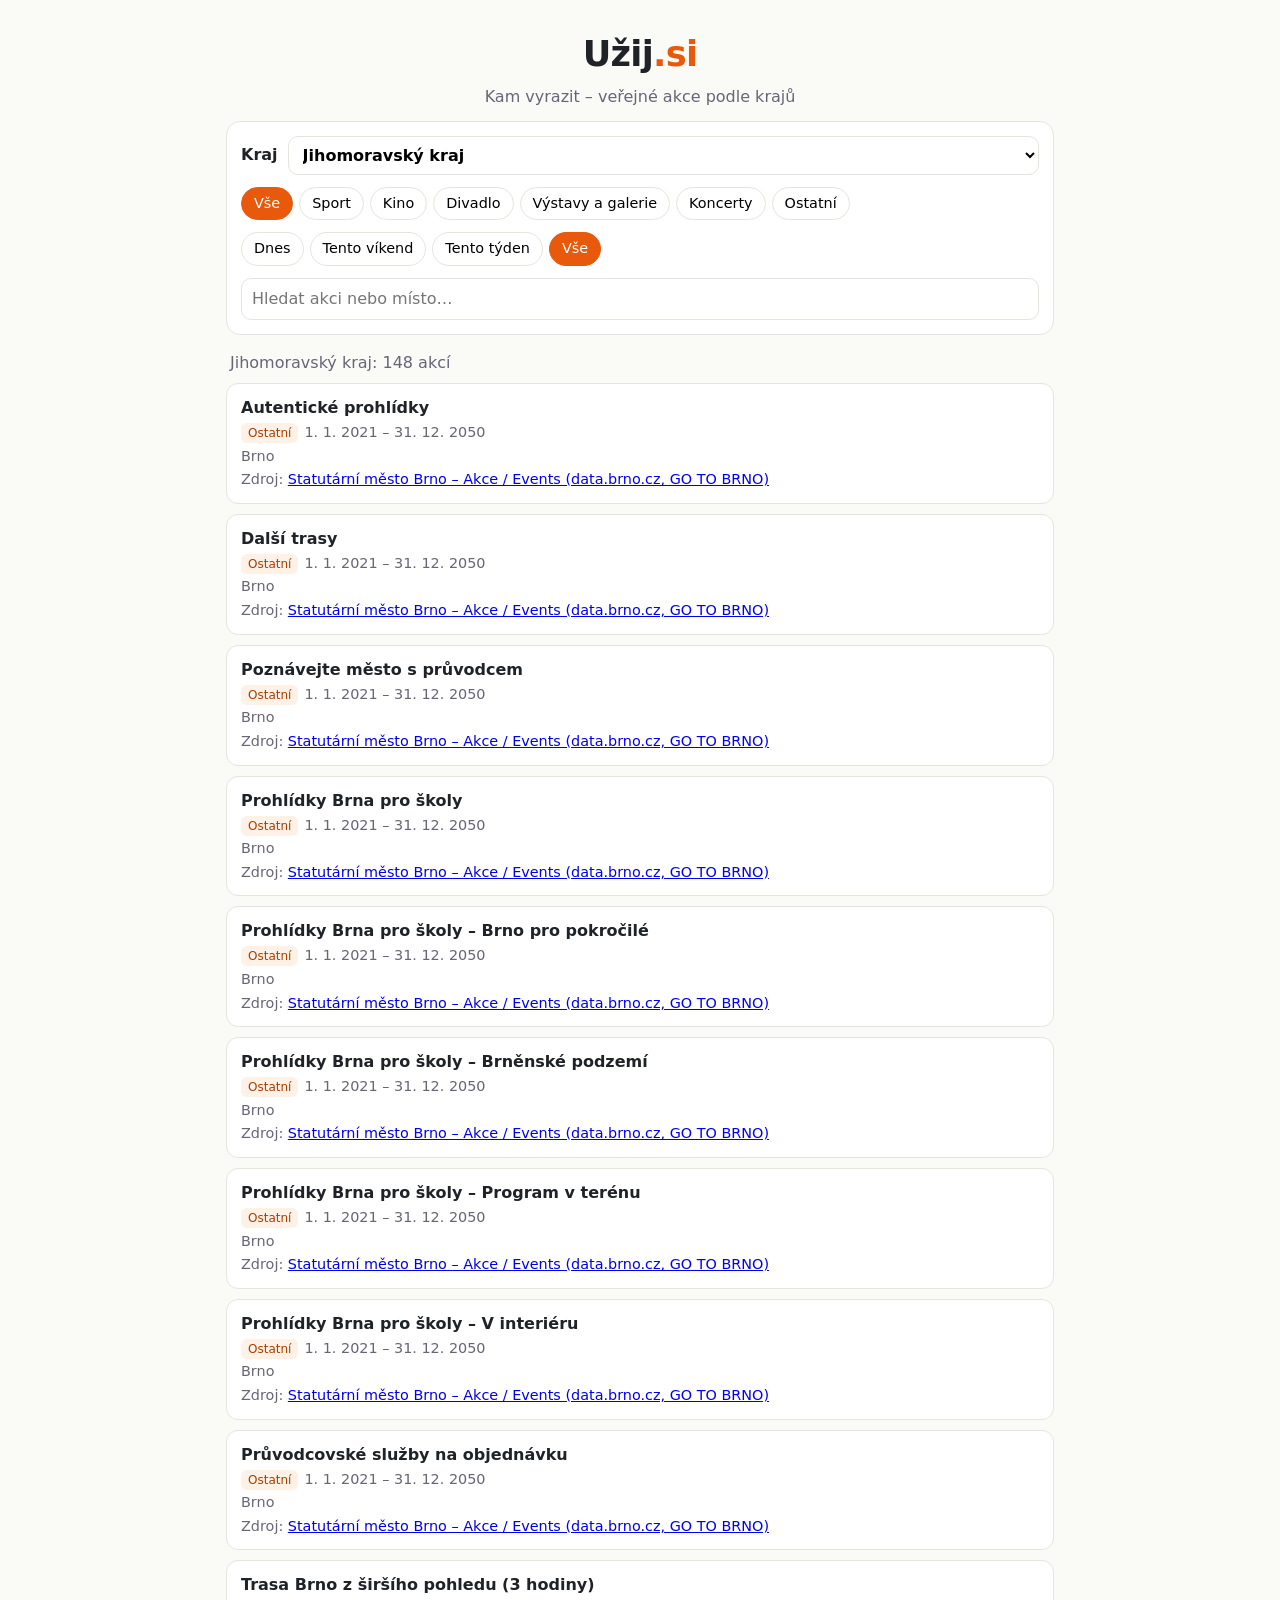
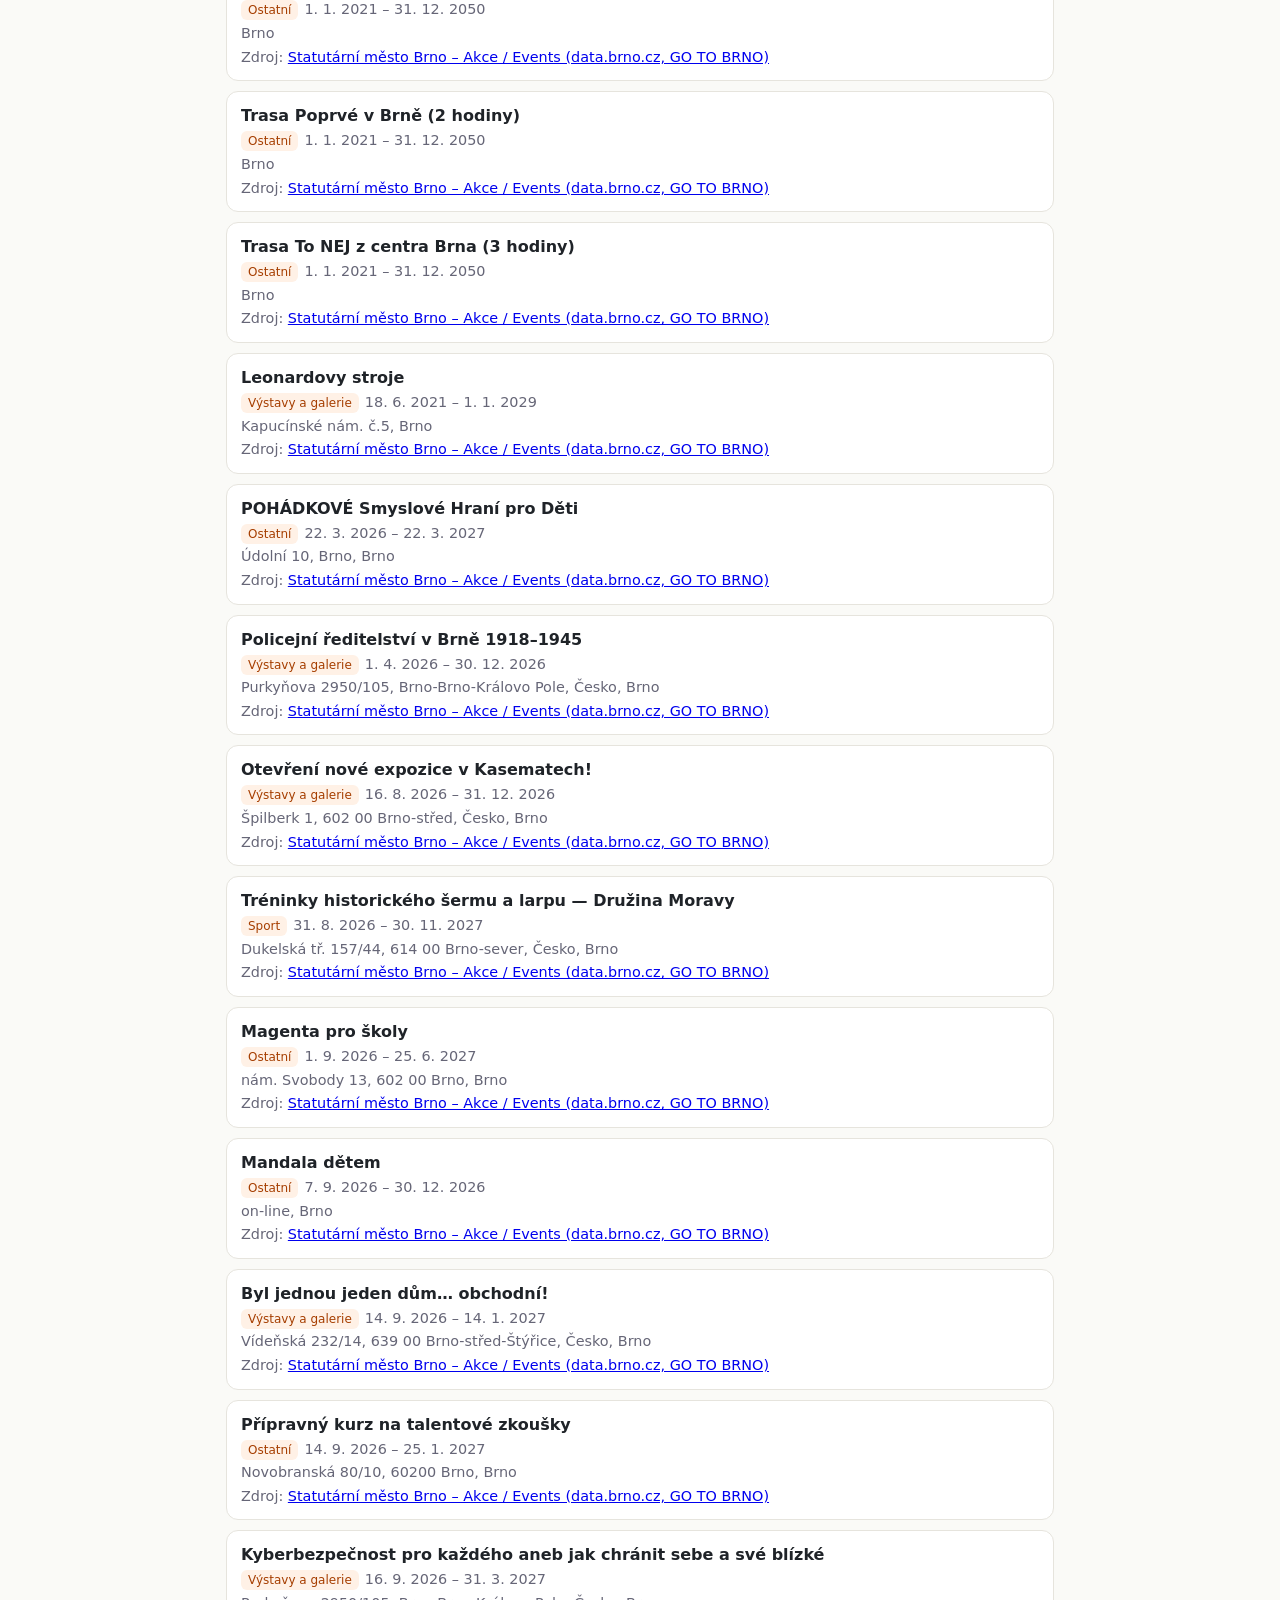
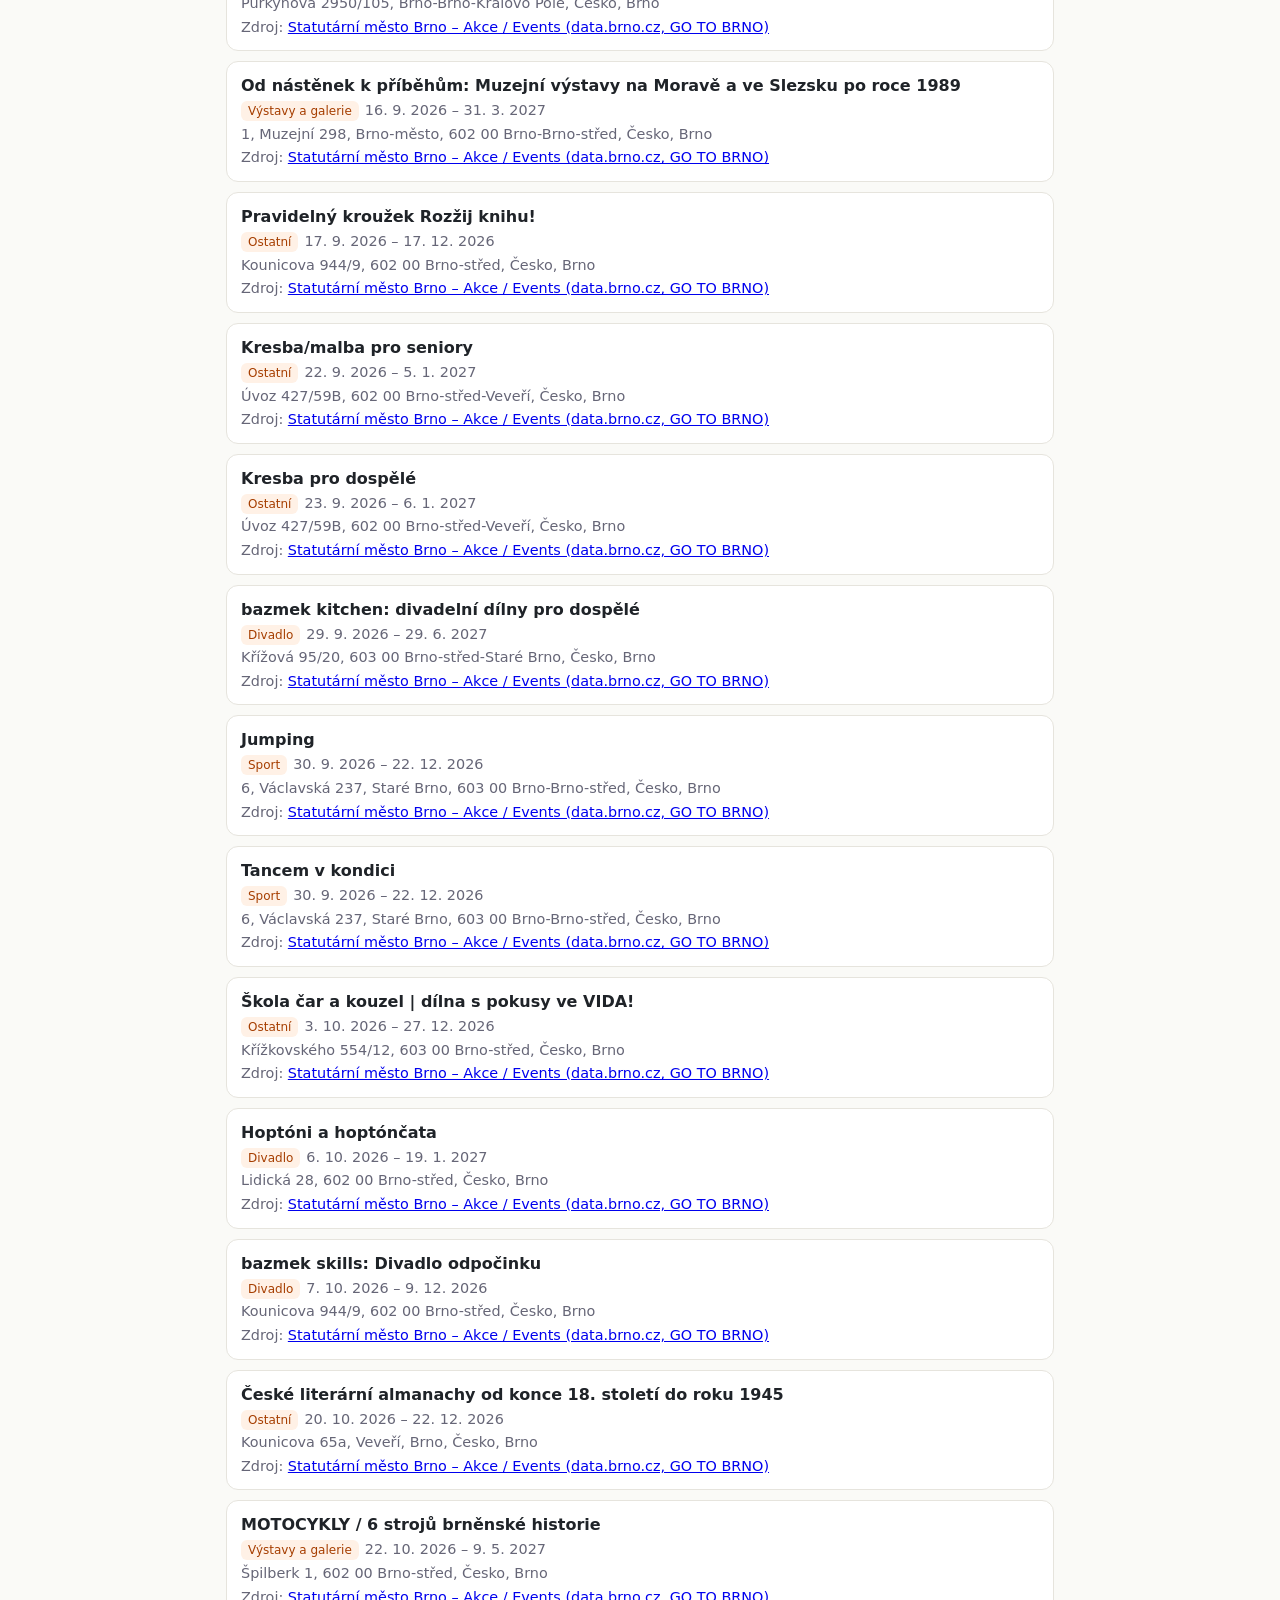
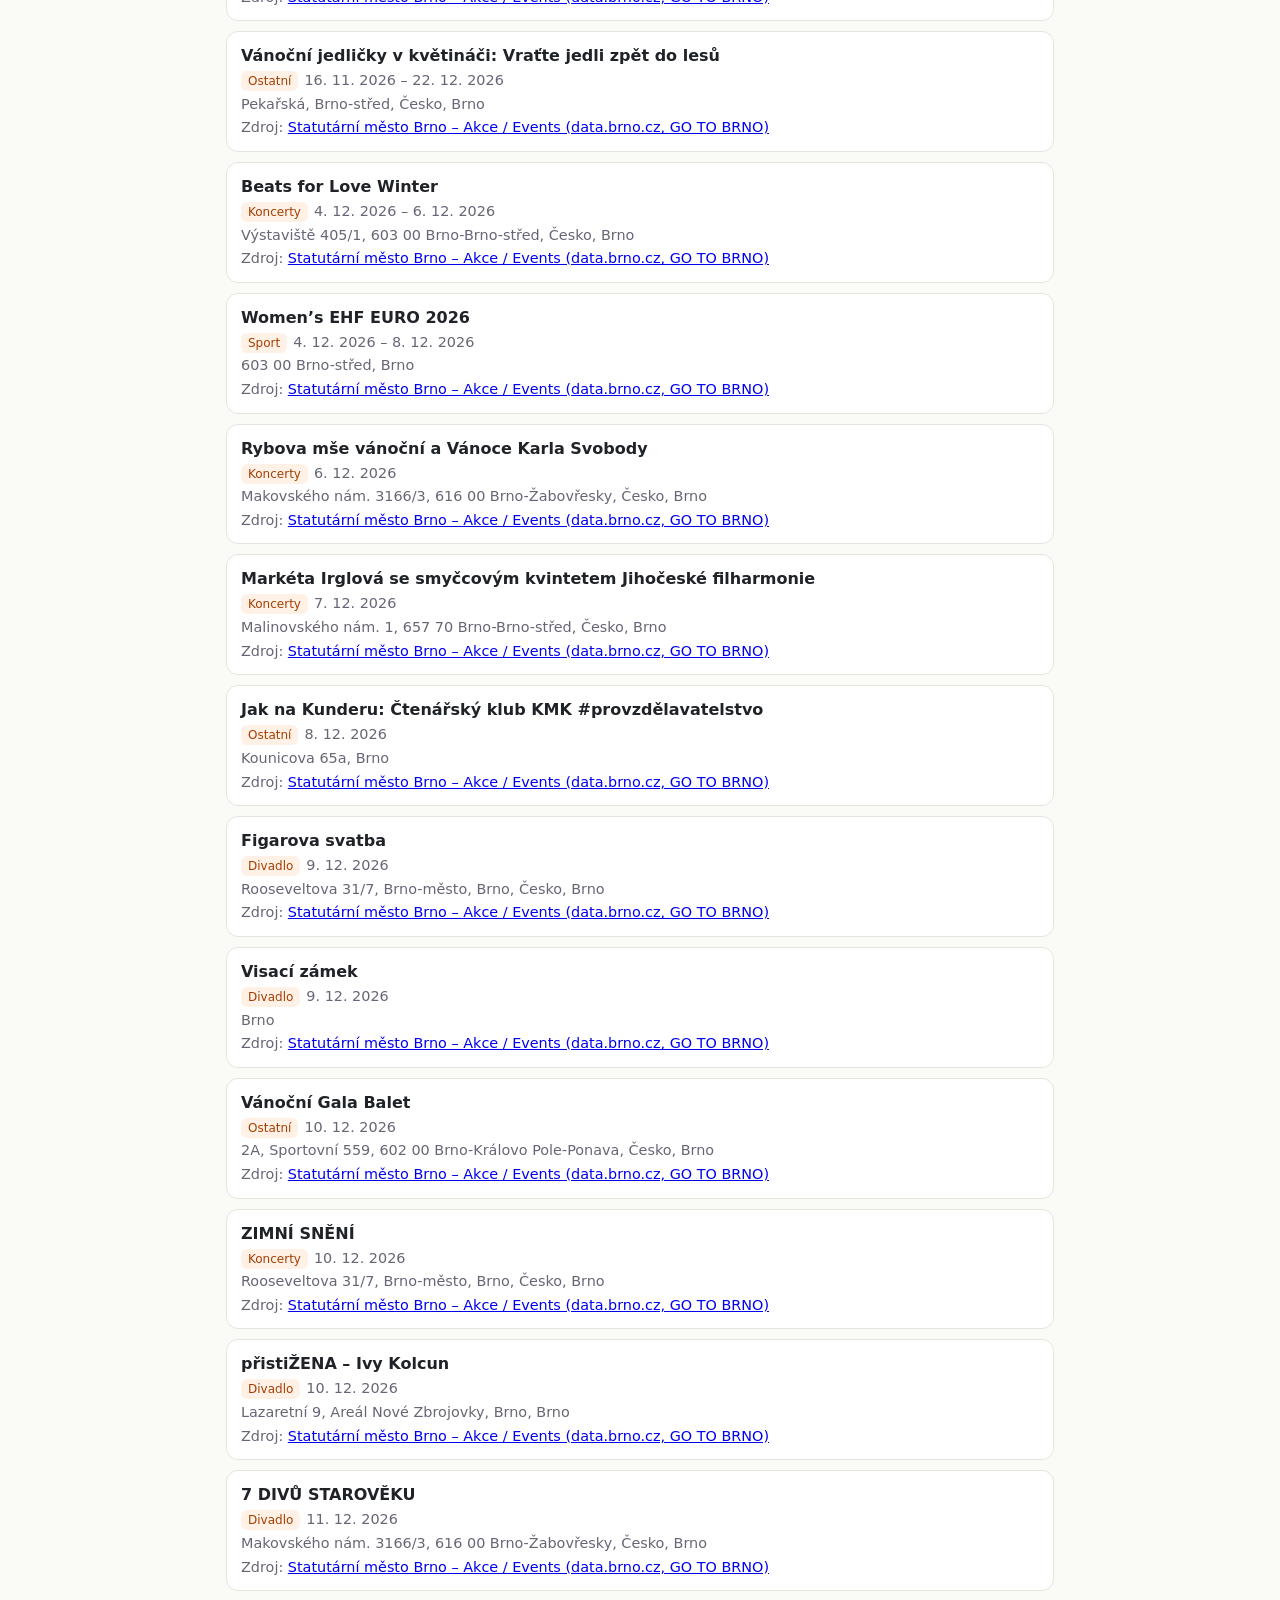
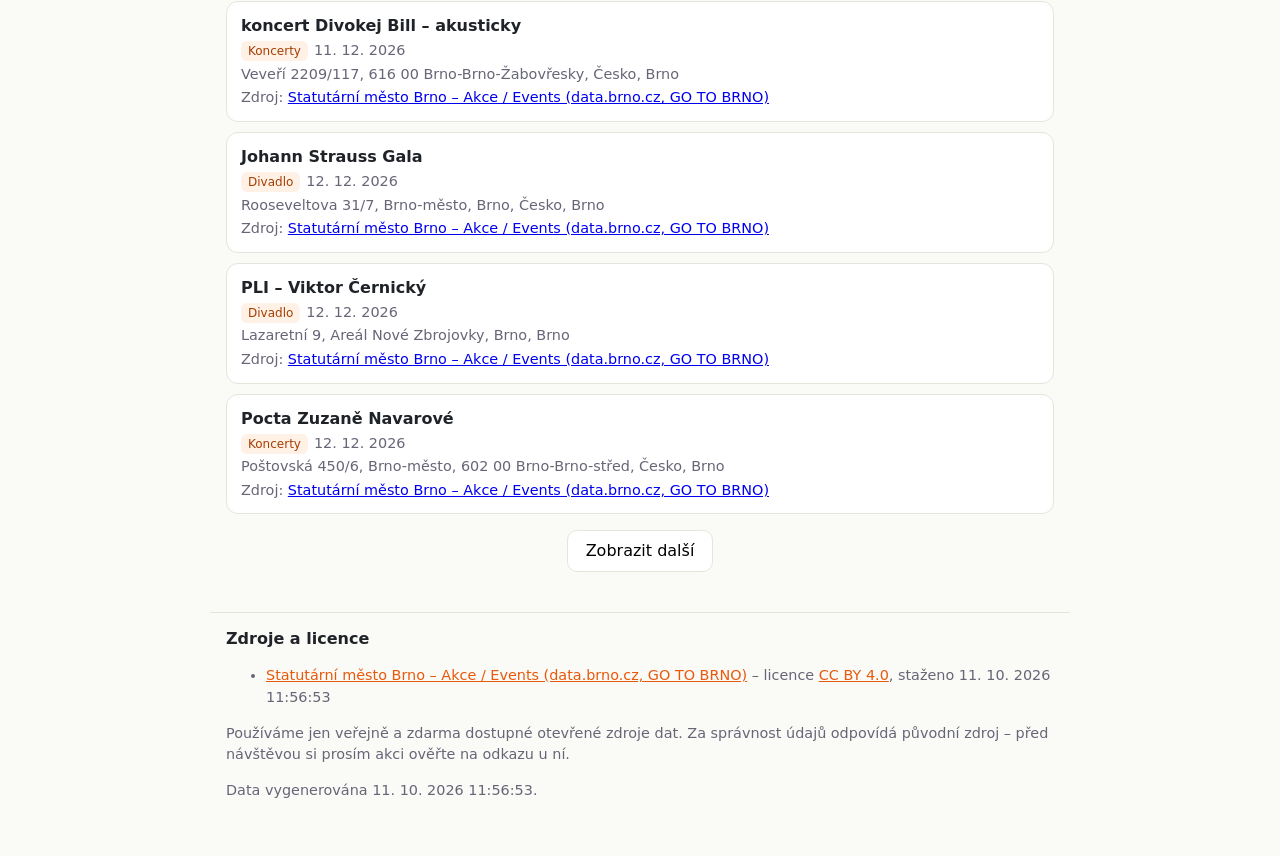
==== docs/index.html @ b8a49928 "Značka: Užij.si" ====
<!doctype html>
<html lang="cs">
<head>
<meta charset="utf-8">
<meta name="viewport" content="width=device-width, initial-scale=1">
<title>Užij.si – veřejné akce podle krajů</title>
<meta name="description" content="Přehled veřejně dostupných akcí v Česku podle krajů: sport, kino, divadlo, výstavy, koncerty.">
<meta property="og:title" content="Užij.si – veřejné akce podle krajů">
<meta property="og:site_name" content="Užij.si">
<meta property="og:description" content="Přehled veřejně dostupných akcí v Česku podle krajů: sport, kino, divadlo, výstavy, koncerty.">
<meta property="og:type" content="website">
<link rel="stylesheet" href="style.css">
</head>
<body>
<header>
  <h1>Užij<span>.si</span></h1>
  <p class="tag">Kam vyrazit – veřejné akce podle krajů</p>
</header>
<main>
  <section class="filters">
    <label>Kraj
      <select id="region"></select>
    </label>
    <div class="chips" id="cats" aria-label="Kategorie"></div>
    <div class="chips" id="dates" aria-label="Kdy"></div>
    <input id="q" type="search" placeholder="Hledat akci nebo místo…">
  </section>
  <p id="info" class="info"></p>
  <ul id="list" class="list"></ul>
  <button id="more" hidden>Zobrazit další</button>
</main>
<footer>
  <h2>Zdroje a licence</h2>
  <ul id="sources"></ul>
  <p>Používáme jen veřejně a zdarma dostupné otevřené zdroje dat. Za správnost údajů odpovídá původní zdroj – před návštěvou si prosím akci ověřte na odkazu u ní.</p>
  <p id="gen"></p>
</footer>
<script src="app.js"></script>
</body>
</html>
---- docs/style.css ----
:root{--bg:#fafaf7;--card:#fff;--ink:#1f2328;--muted:#667;--acc:#e8590c;--line:#e6e4dd}
*{box-sizing:border-box}
body{margin:0;font:16px/1.5 system-ui,-apple-system,"Segoe UI",Roboto,sans-serif;background:var(--bg);color:var(--ink)}
header{padding:28px 16px 12px;text-align:center}
h1{margin:0;font-size:2.2rem;letter-spacing:-.02em}h1 span{color:var(--acc)}
.tag{margin:4px 0 0;color:var(--muted)}
main,footer{max-width:860px;margin:0 auto;padding:0 16px}
.filters{display:grid;gap:12px;background:var(--card);border:1px solid var(--line);border-radius:14px;padding:14px;position:sticky;top:0;z-index:2}
label{font-weight:600;display:flex;gap:10px;align-items:center}
select,input{font:inherit;padding:8px 10px;border:1px solid var(--line);border-radius:10px;background:#fff;flex:1;min-width:0}
.chips{display:flex;flex-wrap:wrap;gap:6px}
.chips button{font:inherit;font-size:.9rem;border:1px solid var(--line);background:#fff;border-radius:999px;padding:5px 12px;cursor:pointer}
.chips button.on{background:var(--acc);border-color:var(--acc);color:#fff}
.info{color:var(--muted);margin:16px 4px 8px}
.list{list-style:none;padding:0;margin:0;display:grid;gap:10px}
.ev{background:var(--card);border:1px solid var(--line);border-radius:12px;padding:12px 14px}
.ev a.t{font-weight:650;color:var(--ink);text-decoration:none}.ev a.t:hover{color:var(--acc)}
.meta{color:var(--muted);font-size:.9rem;margin-top:2px}
.cat{display:inline-block;font-size:.75rem;background:#fff1e6;color:#a63e00;border-radius:6px;padding:1px 7px;margin-right:6px}
.empty{background:var(--card);border:1px dashed var(--line);border-radius:12px;padding:24px;text-align:center;color:var(--muted)}
#more{display:block;margin:16px auto;font:inherit;padding:8px 18px;border-radius:10px;border:1px solid var(--line);background:#fff;cursor:pointer}
footer{margin-top:40px;padding-bottom:40px;color:var(--muted);font-size:.9rem;border-top:1px solid var(--line)}
footer h2{font-size:1rem;color:var(--ink)}footer a{color:var(--acc)}
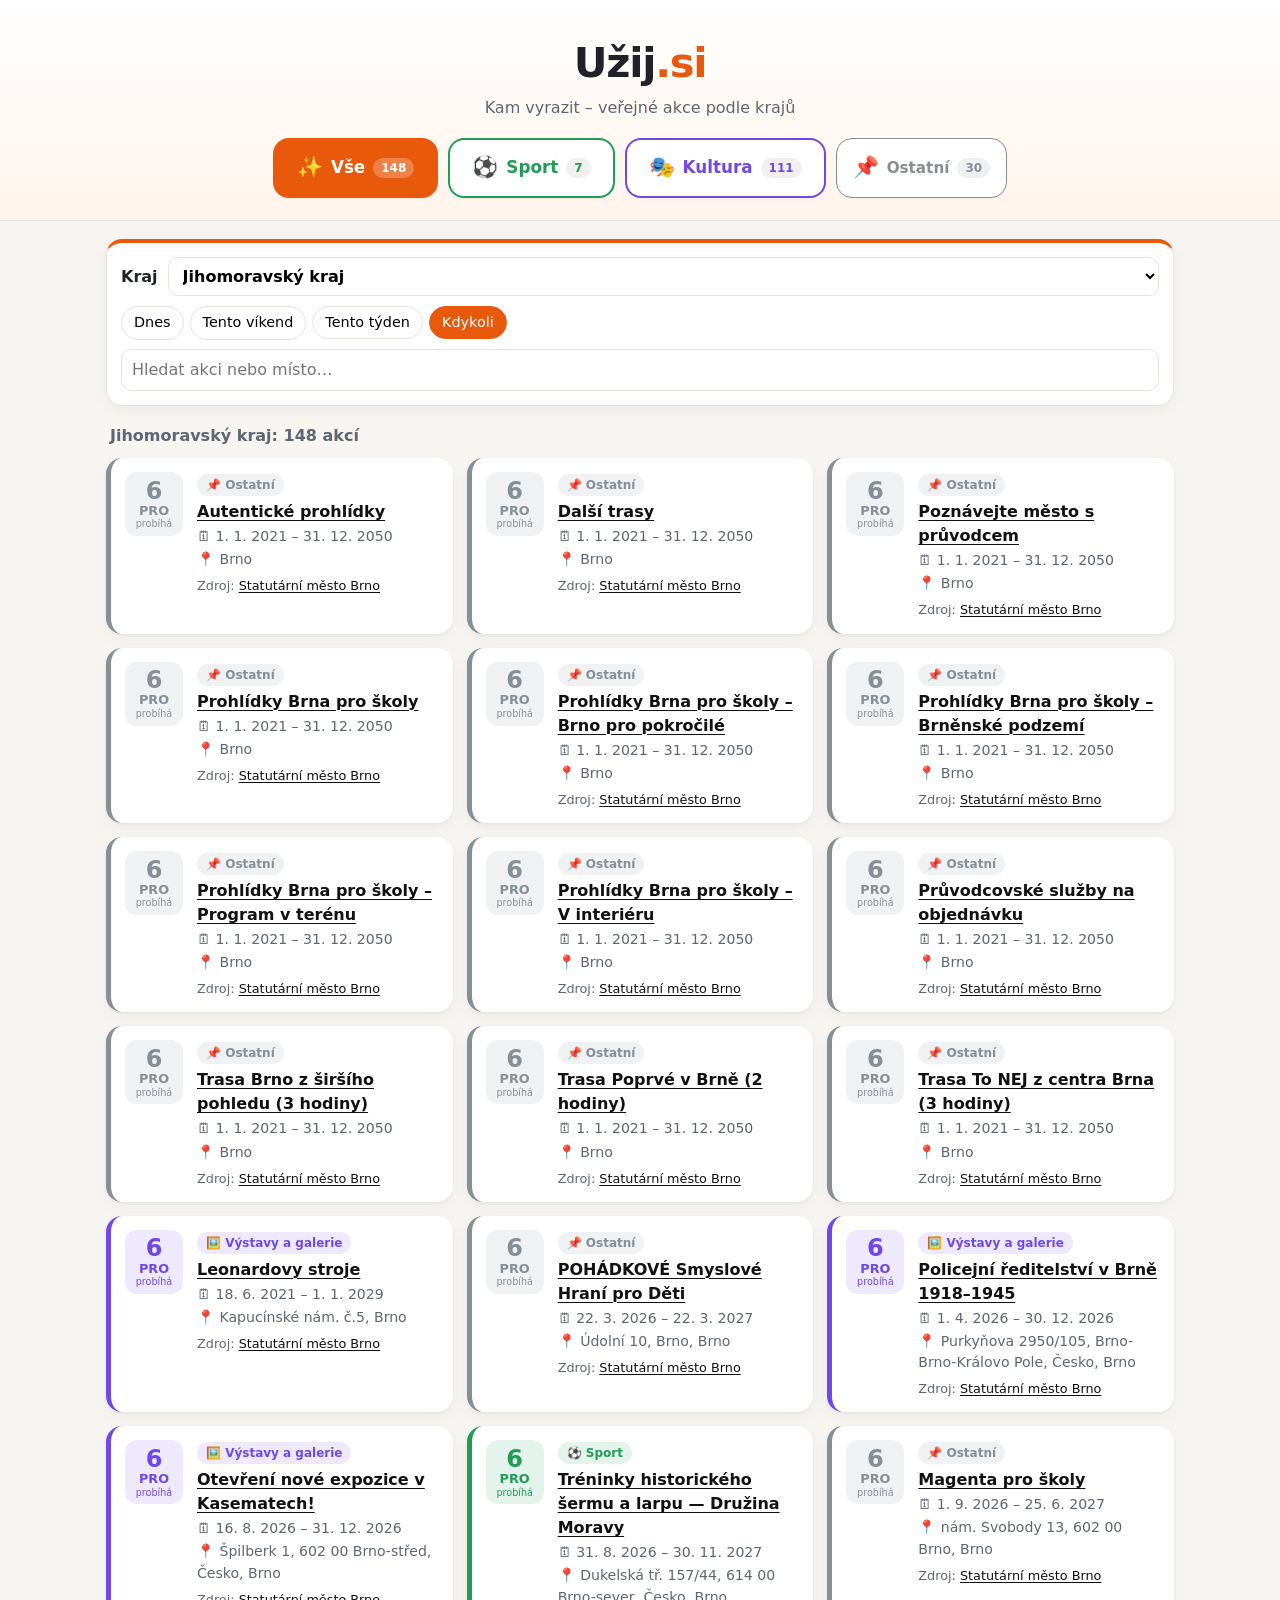
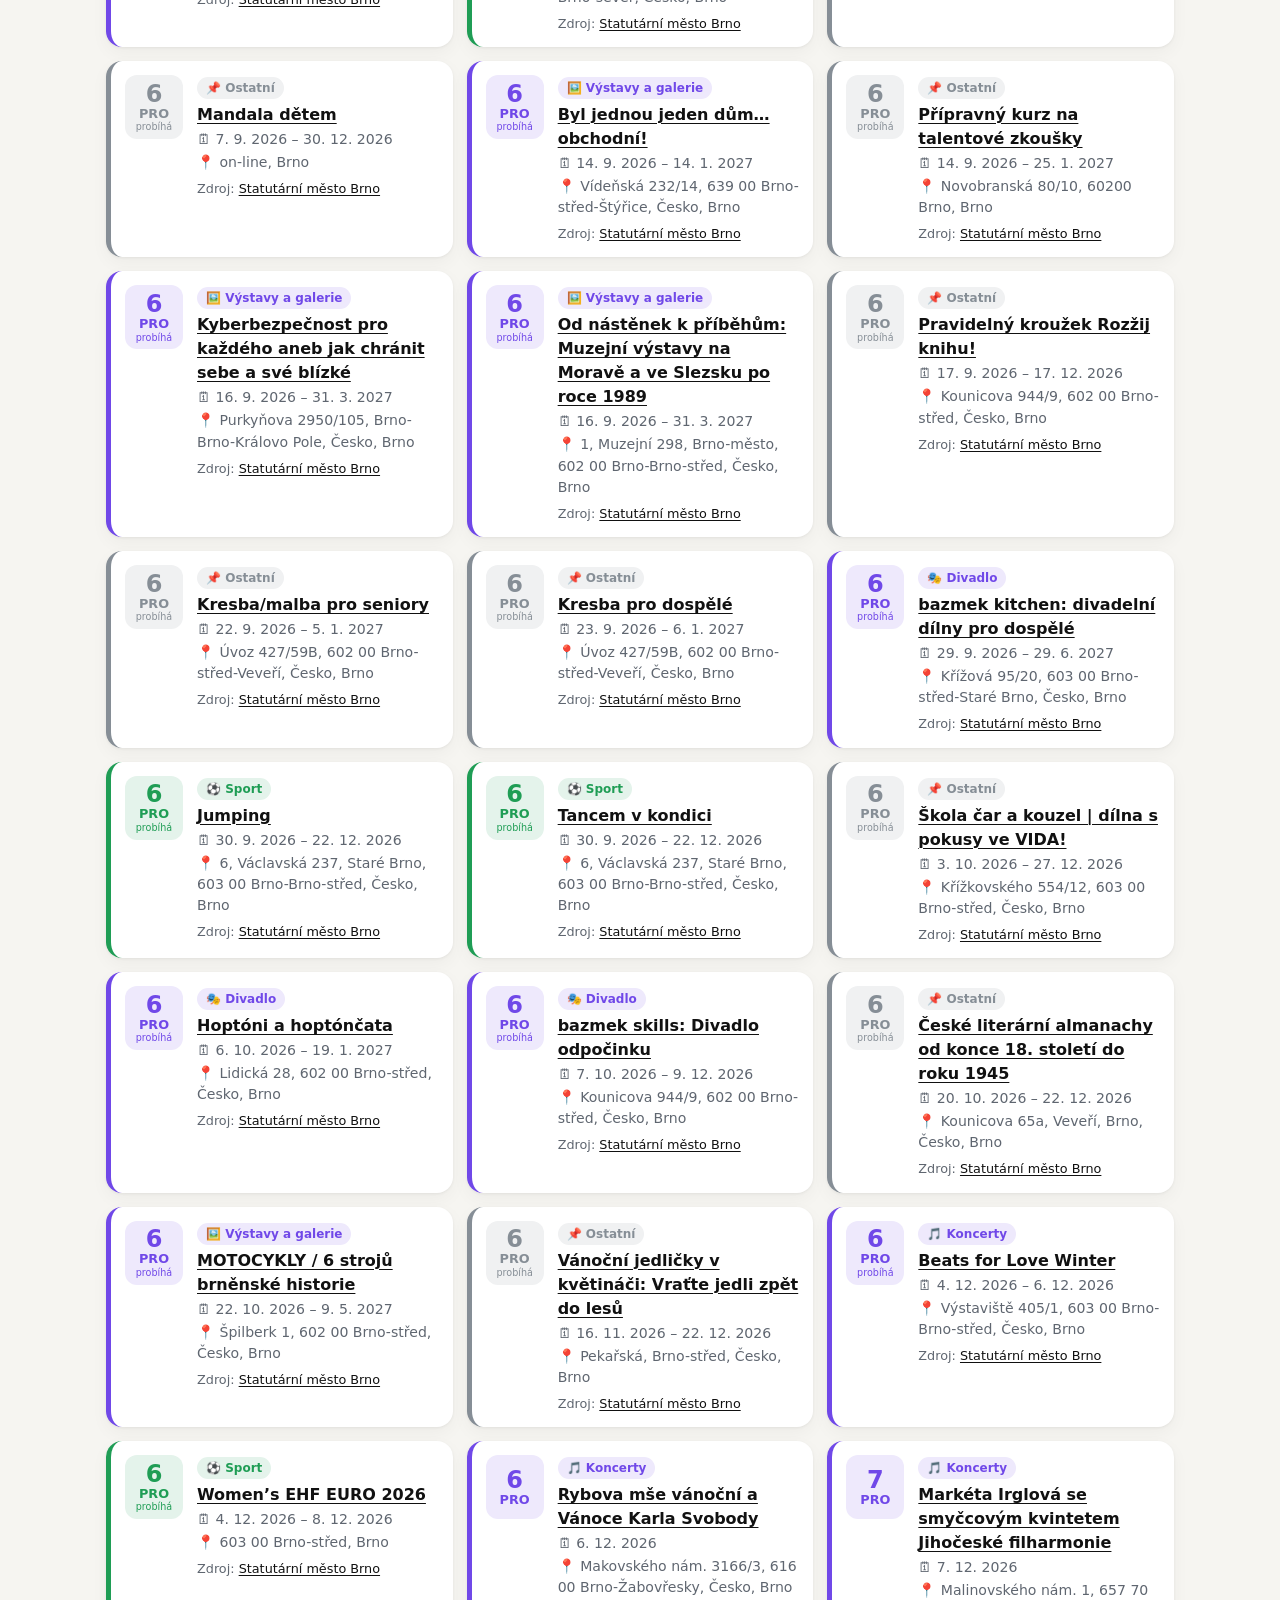
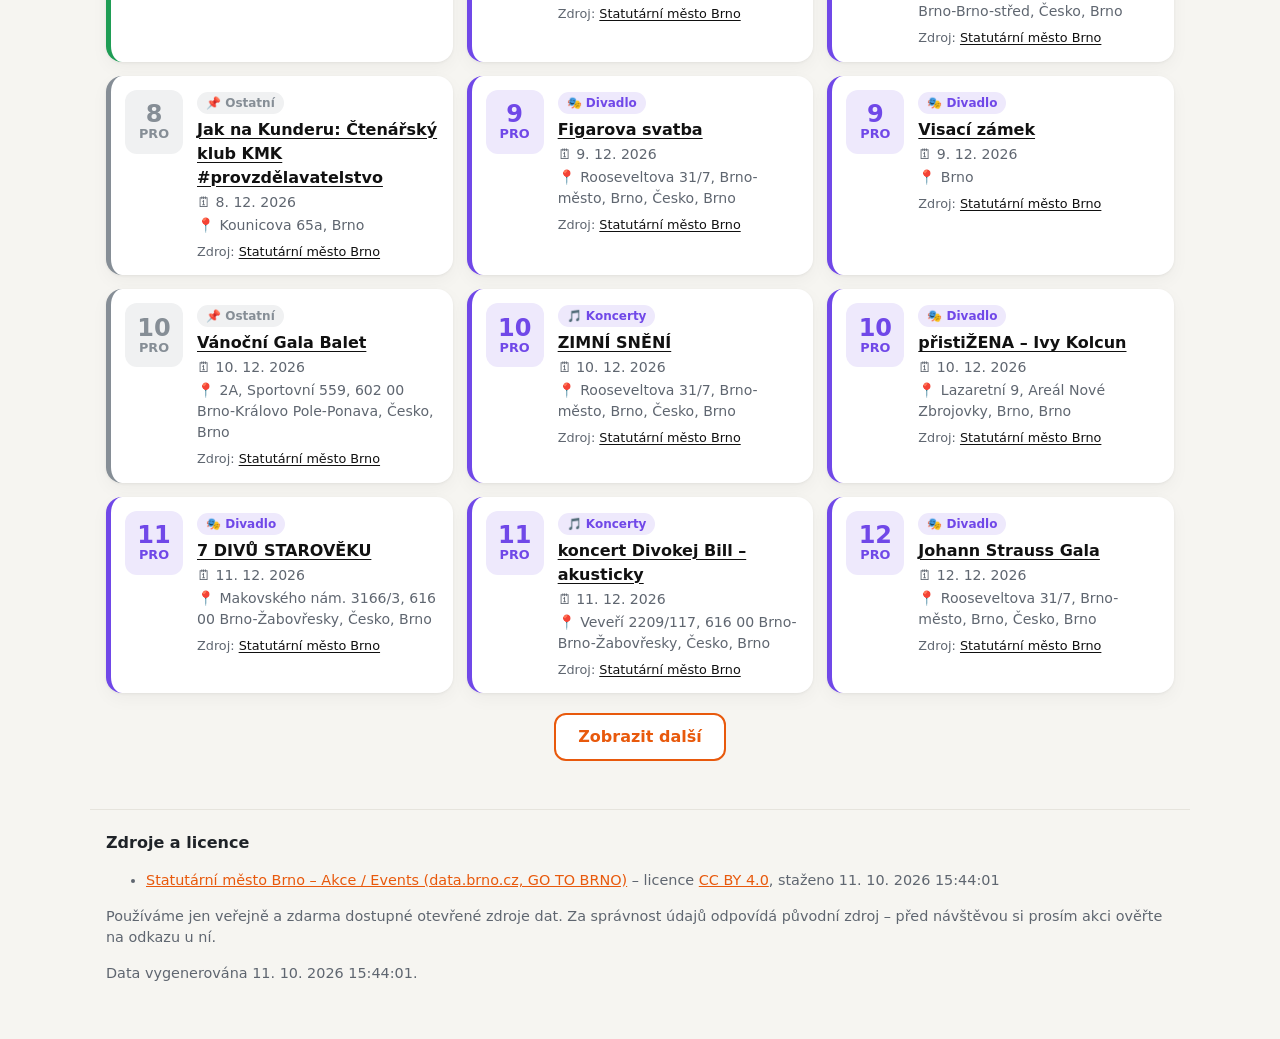
==== commit 99e603f0: "Redesign: sekce Sport/Kultura/Ostatní, podfiltry kultury, nové karty s datem a barvami" ====
--- a/docs/index.html
+++ b/docs/index.html
@@ -15,13 +15,14 @@
 <header>
   <h1>Užij<span>.si</span></h1>
   <p class="tag">Kam vyrazit – veřejné akce podle krajů</p>
+  <nav class="tabs" id="groups" aria-label="Hlavní sekce"></nav>
 </header>
 <main>
   <section class="filters">
     <label>Kraj
       <select id="region"></select>
     </label>
-    <div class="chips" id="cats" aria-label="Kategorie"></div>
+    <div class="chips sub" id="cats" aria-label="Podkategorie"></div>
     <div class="chips" id="dates" aria-label="Kdy"></div>
     <input id="q" type="search" placeholder="Hledat akci nebo místo…">
   </section>
--- a/docs/style.css
+++ b/docs/style.css
@@ -1,23 +1,38 @@
-:root{--bg:#fafaf7;--card:#fff;--ink:#1f2328;--muted:#667;--acc:#e8590c;--line:#e6e4dd}
+:root{--bg:#f6f5f1;--card:#fff;--ink:#1f2328;--muted:#5f6670;--acc:#e8590c;--line:#e6e4dd;--sport:#1f9d55;--kultura:#7048e8;--ostatni:#868e96;--g:var(--acc)}
+body[data-group=sport]{--g:var(--sport)}body[data-group=kultura]{--g:var(--kultura)}body[data-group=ostatni]{--g:var(--ostatni)}
 *{box-sizing:border-box}
 body{margin:0;font:16px/1.5 system-ui,-apple-system,"Segoe UI",Roboto,sans-serif;background:var(--bg);color:var(--ink)}
-header{padding:28px 16px 12px;text-align:center}
-h1{margin:0;font-size:2.2rem;letter-spacing:-.02em}h1 span{color:var(--acc)}
-.tag{margin:4px 0 0;color:var(--muted)}
-main,footer{max-width:860px;margin:0 auto;padding:0 16px}
-.filters{display:grid;gap:12px;background:var(--card);border:1px solid var(--line);border-radius:14px;padding:14px;position:sticky;top:0;z-index:2}
+header{padding:32px 16px 22px;text-align:center;background:linear-gradient(180deg,#fff 0%,#fff4ec 100%);border-bottom:1px solid var(--line)}
+h1{margin:0;font-size:2.6rem;letter-spacing:-.03em;font-weight:800}h1 span{color:var(--acc)}
+.tag{margin:2px 0 18px;color:var(--muted)}
+.tabs{display:flex;justify-content:center;gap:10px;flex-wrap:wrap;max-width:860px;margin:0 auto}
+.tab{--c:var(--acc);font:inherit;font-weight:700;font-size:1.05rem;display:flex;align-items:center;gap:8px;padding:12px 22px;border-radius:16px;border:2px solid var(--c);background:#fff;color:var(--c);cursor:pointer;transition:.15s;box-shadow:0 1px 2px rgba(0,0,0,.05)}
+.tab .ic{font-size:1.3rem}.tab small{font-weight:600;font-size:.75rem;background:rgba(0,0,0,.06);border-radius:999px;padding:1px 8px}
+.tab:hover{transform:translateY(-1px);box-shadow:0 4px 12px rgba(0,0,0,.08)}
+.tab.on{background:var(--c);color:#fff}.tab.on small{background:rgba(255,255,255,.25)}
+.t-sport{--c:var(--sport)}.t-kultura{--c:var(--kultura)}.t-ostatni{--c:var(--ostatni);font-weight:600;font-size:.95rem;padding:10px 16px;border-width:1px}
+main,footer{max-width:1100px;margin:0 auto;padding:0 16px}
+.filters{display:grid;gap:10px;background:rgba(255,255,255,.96);backdrop-filter:blur(6px);border:1px solid var(--line);border-top:4px solid var(--g);border-radius:16px;padding:14px;position:sticky;top:8px;z-index:2;margin-top:18px;box-shadow:0 4px 16px rgba(0,0,0,.05)}
 label{font-weight:600;display:flex;gap:10px;align-items:center}
 select,input{font:inherit;padding:8px 10px;border:1px solid var(--line);border-radius:10px;background:#fff;flex:1;min-width:0}
-.chips{display:flex;flex-wrap:wrap;gap:6px}
+.chips{display:flex;flex-wrap:wrap;gap:6px}.chips[hidden]{display:none}
 .chips button{font:inherit;font-size:.9rem;border:1px solid var(--line);background:#fff;border-radius:999px;padding:5px 12px;cursor:pointer}
-.chips button.on{background:var(--acc);border-color:var(--acc);color:#fff}
-.info{color:var(--muted);margin:16px 4px 8px}
-.list{list-style:none;padding:0;margin:0;display:grid;gap:10px}
-.ev{background:var(--card);border:1px solid var(--line);border-radius:12px;padding:12px 14px}
-.ev a.t{font-weight:650;color:var(--ink);text-decoration:none}.ev a.t:hover{color:var(--acc)}
-.meta{color:var(--muted);font-size:.9rem;margin-top:2px}
-.cat{display:inline-block;font-size:.75rem;background:#fff1e6;color:#a63e00;border-radius:6px;padding:1px 7px;margin-right:6px}
-.empty{background:var(--card);border:1px dashed var(--line);border-radius:12px;padding:24px;text-align:center;color:var(--muted)}
-#more{display:block;margin:16px auto;font:inherit;padding:8px 18px;border-radius:10px;border:1px solid var(--line);background:#fff;cursor:pointer}
-footer{margin-top:40px;padding-bottom:40px;color:var(--muted);font-size:.9rem;border-top:1px solid var(--line)}
+.chips button.on{background:var(--g);border-color:var(--g);color:#fff}
+.sub button{border-color:#d9d0fb}
+.info{color:var(--muted);margin:18px 4px 10px;font-weight:600}
+.list{list-style:none;padding:0;margin:0;display:grid;gap:14px;grid-template-columns:repeat(auto-fill,minmax(300px,1fr))}
+.ev{--c:var(--ostatni);display:flex;gap:14px;background:var(--card);border-radius:16px;padding:14px;box-shadow:0 1px 3px rgba(0,0,0,.06),0 6px 18px rgba(0,0,0,.04);border-left:5px solid var(--c);transition:.15s}
+.ev:hover{box-shadow:0 2px 6px rgba(0,0,0,.08),0 12px 28px rgba(0,0,0,.08);transform:translateY(-2px)}
+.g-sport{--c:var(--sport)}.g-kultura{--c:var(--kultura)}
+.day{flex:0 0 58px;height:64px;border-radius:12px;background:color-mix(in srgb,var(--c) 12%,#fff);color:var(--c);display:flex;flex-direction:column;align-items:center;justify-content:center;line-height:1.05}
+.day b{font-size:1.5rem}.day span{font-size:.8rem;text-transform:uppercase;font-weight:700}.day i{font-style:normal;font-size:.6rem;margin-top:2px}
+.body{min-width:0;flex:1}
+.ev a.t,.ev a.t:visited{display:block;margin:4px 0 2px;font-weight:650;color:#111;text-decoration:underline;text-decoration-color:#111;text-decoration-thickness:1px;text-underline-offset:3px;overflow-wrap:anywhere}.ev a.t:hover{text-decoration-thickness:2px;text-decoration-color:var(--acc)}
+.ev .meta a,.ev .meta a:visited{color:#111;text-decoration:underline;text-decoration-thickness:1px;text-underline-offset:2px}.ev .meta a:hover{text-decoration-color:var(--acc);text-decoration-thickness:2px}
+.meta{color:var(--muted);font-size:.88rem;margin-top:2px}.src{font-size:.8rem;margin-top:6px}
+.cat{display:inline-block;font-size:.75rem;font-weight:600;background:color-mix(in srgb,var(--c) 12%,#fff);color:var(--c);border-radius:999px;padding:2px 9px}
+.empty{grid-column:1/-1;background:var(--card);border:1px dashed var(--line);border-radius:16px;padding:28px;text-align:center;color:var(--muted)}
+#more{display:block;margin:20px auto;font:inherit;font-weight:600;padding:10px 22px;border-radius:12px;border:2px solid var(--g);color:var(--g);background:#fff;cursor:pointer}
+footer{margin-top:48px;padding-top:8px;padding-bottom:40px;color:var(--muted);font-size:.9rem;border-top:1px solid var(--line)}
 footer h2{font-size:1rem;color:var(--ink)}footer a{color:var(--acc)}
+@media (max-width:600px){h1{font-size:2.1rem}header{padding:22px 10px 16px}.tabs{gap:6px}.tab{padding:9px 12px;font-size:.95rem;border-radius:12px}.t-ostatni{padding:8px 10px}.filters{position:static}.list{grid-template-columns:1fr}.day{flex-basis:50px;height:56px}}
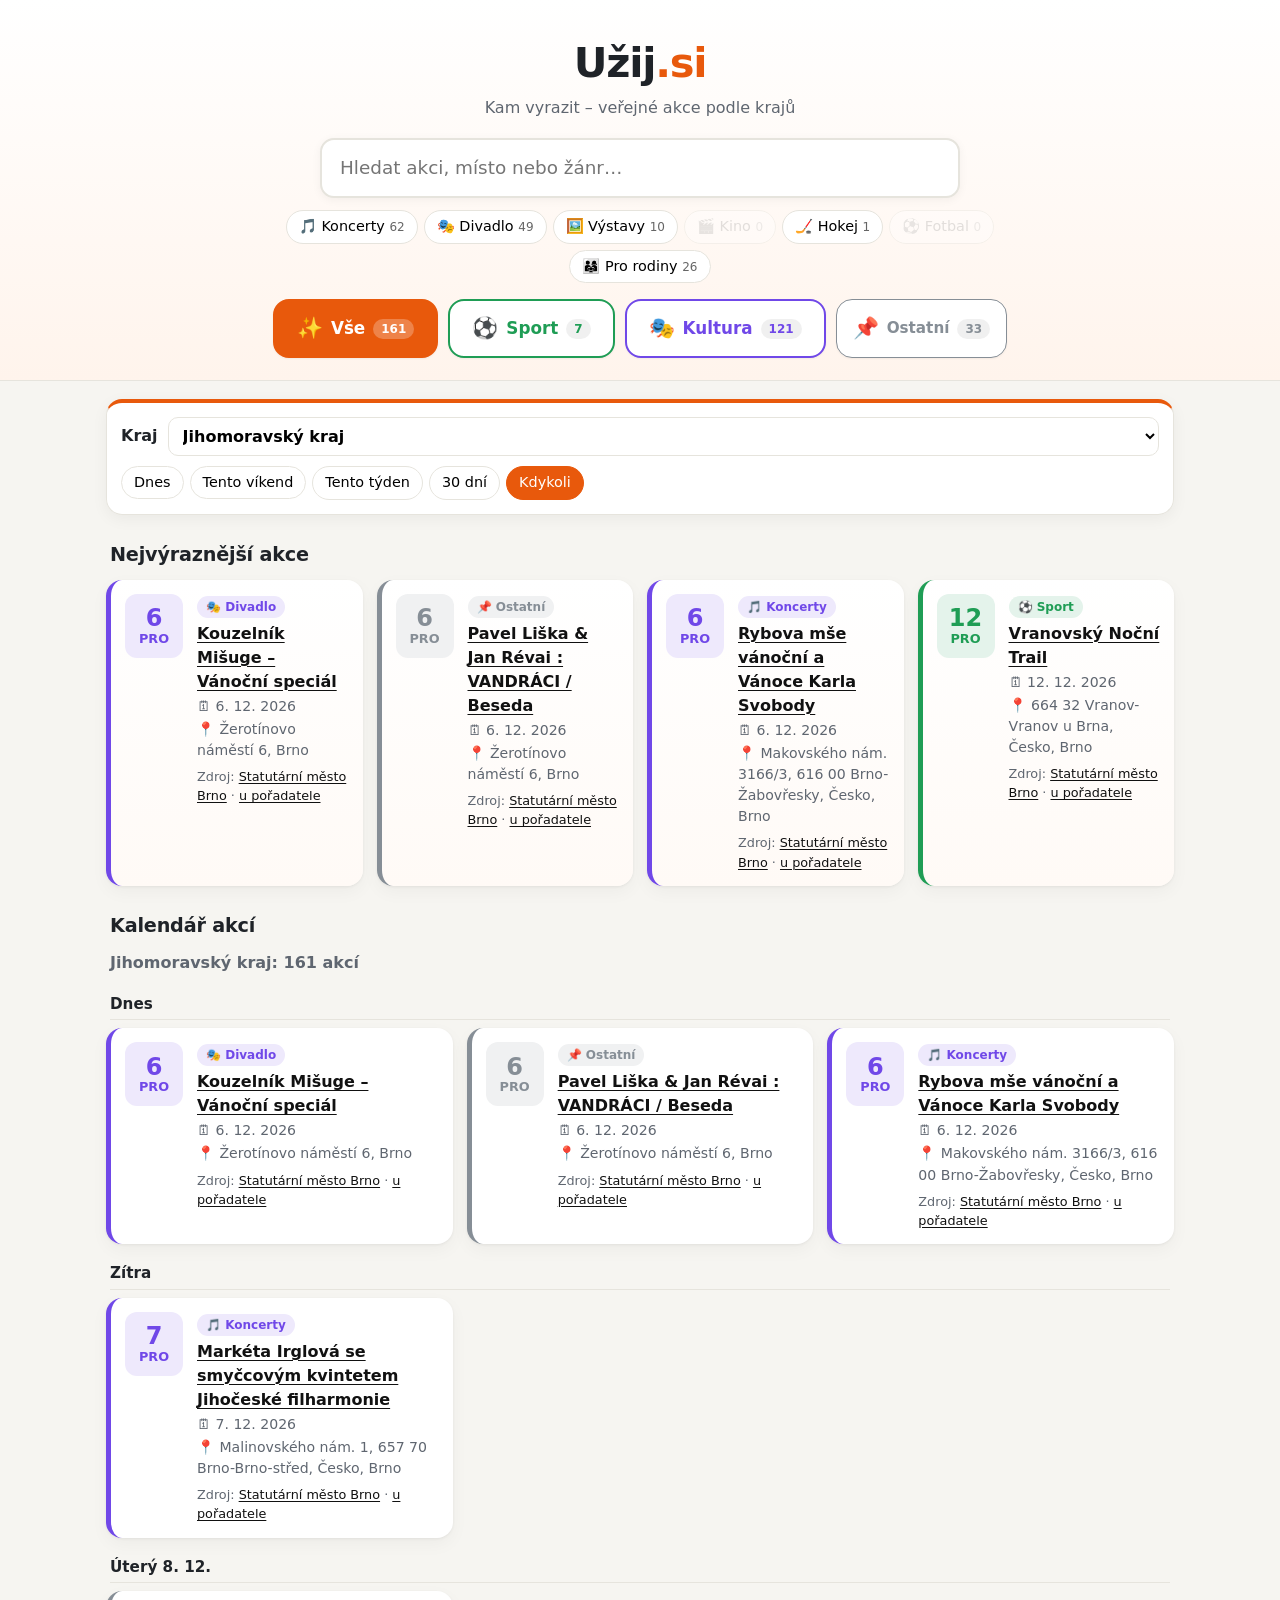
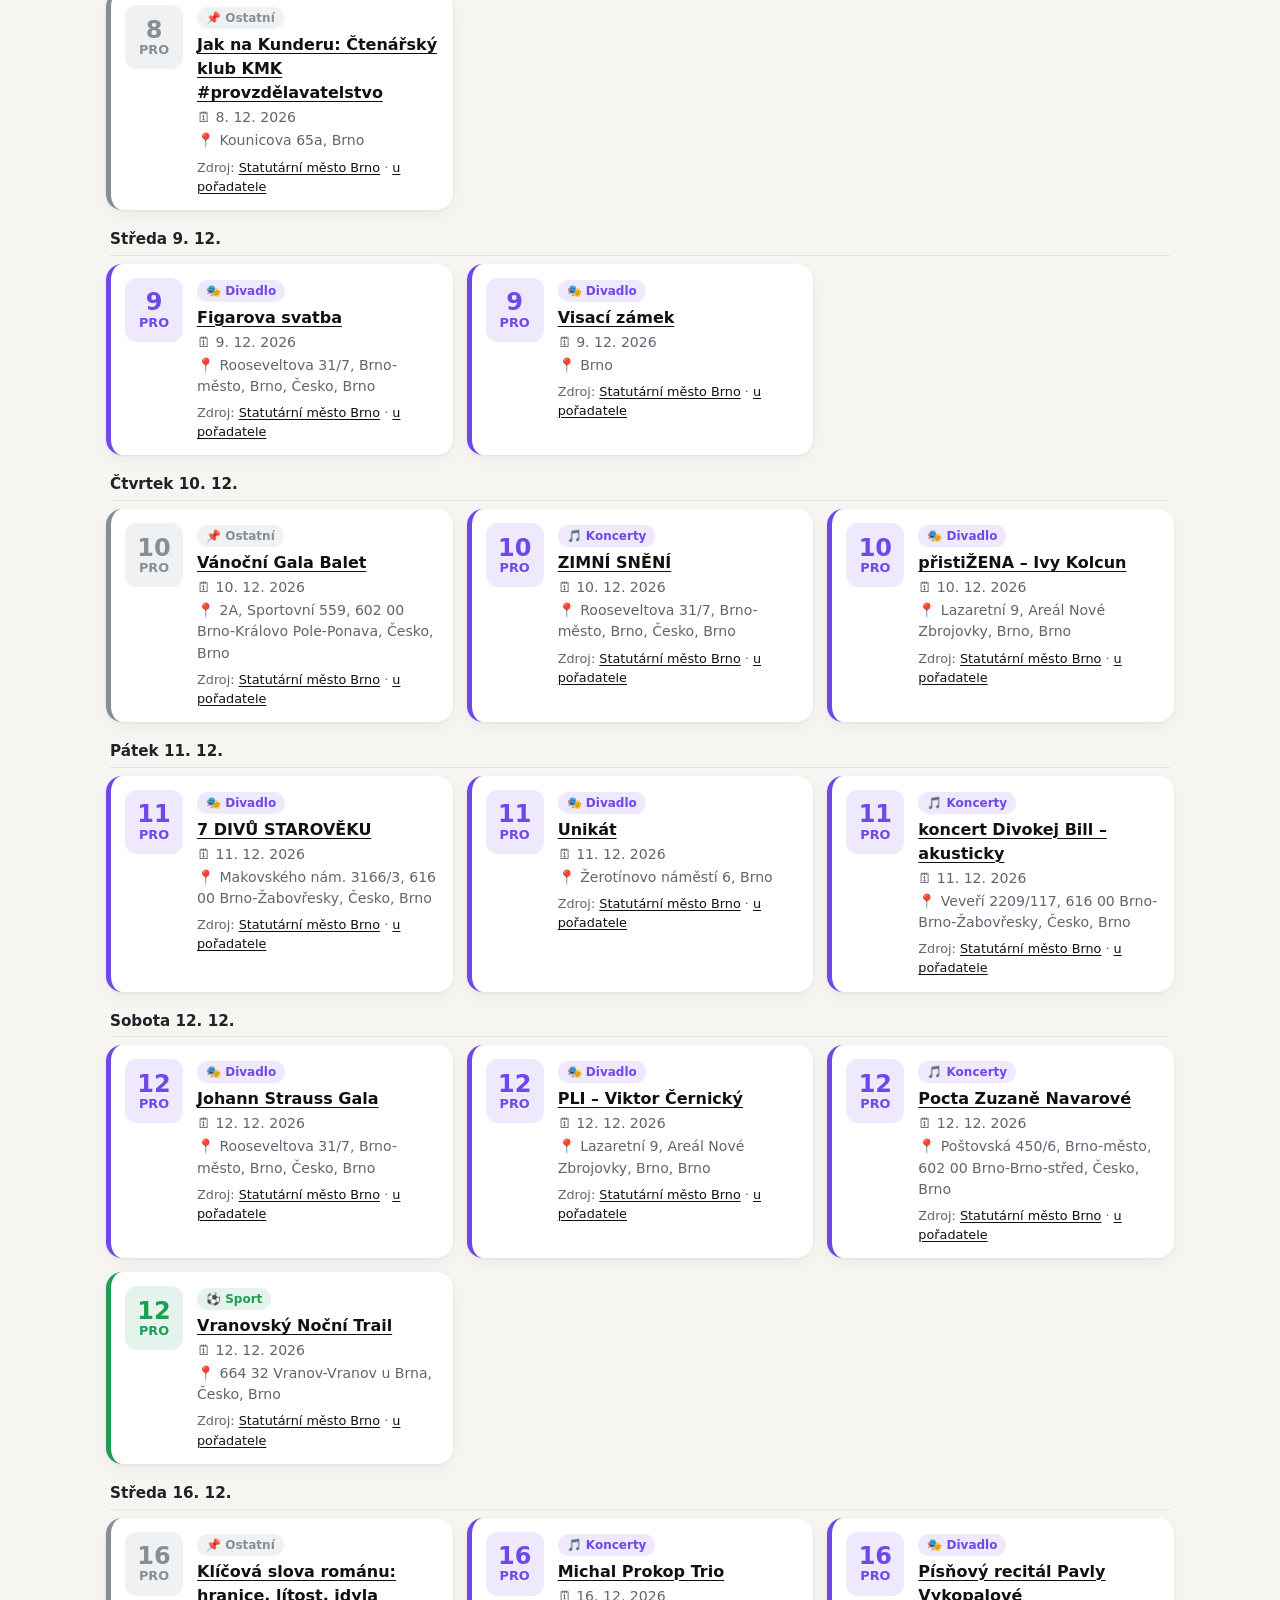
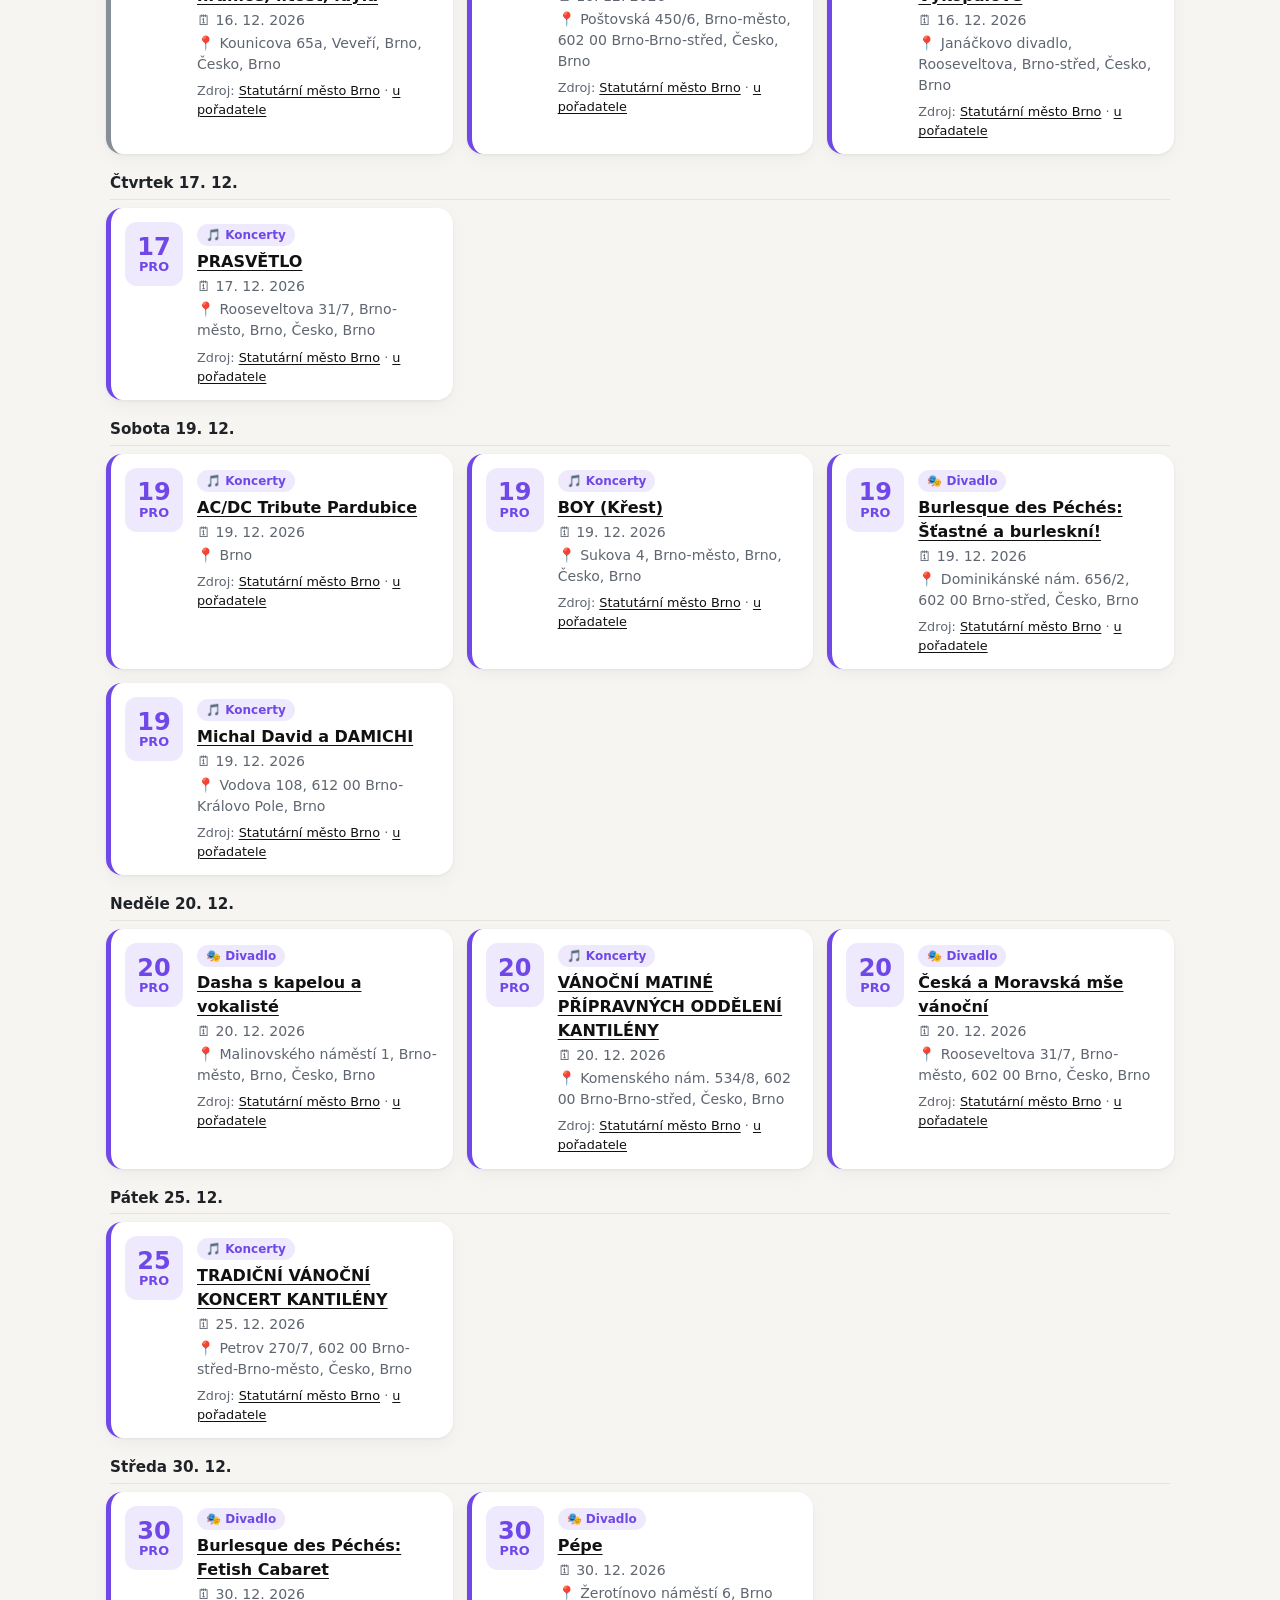
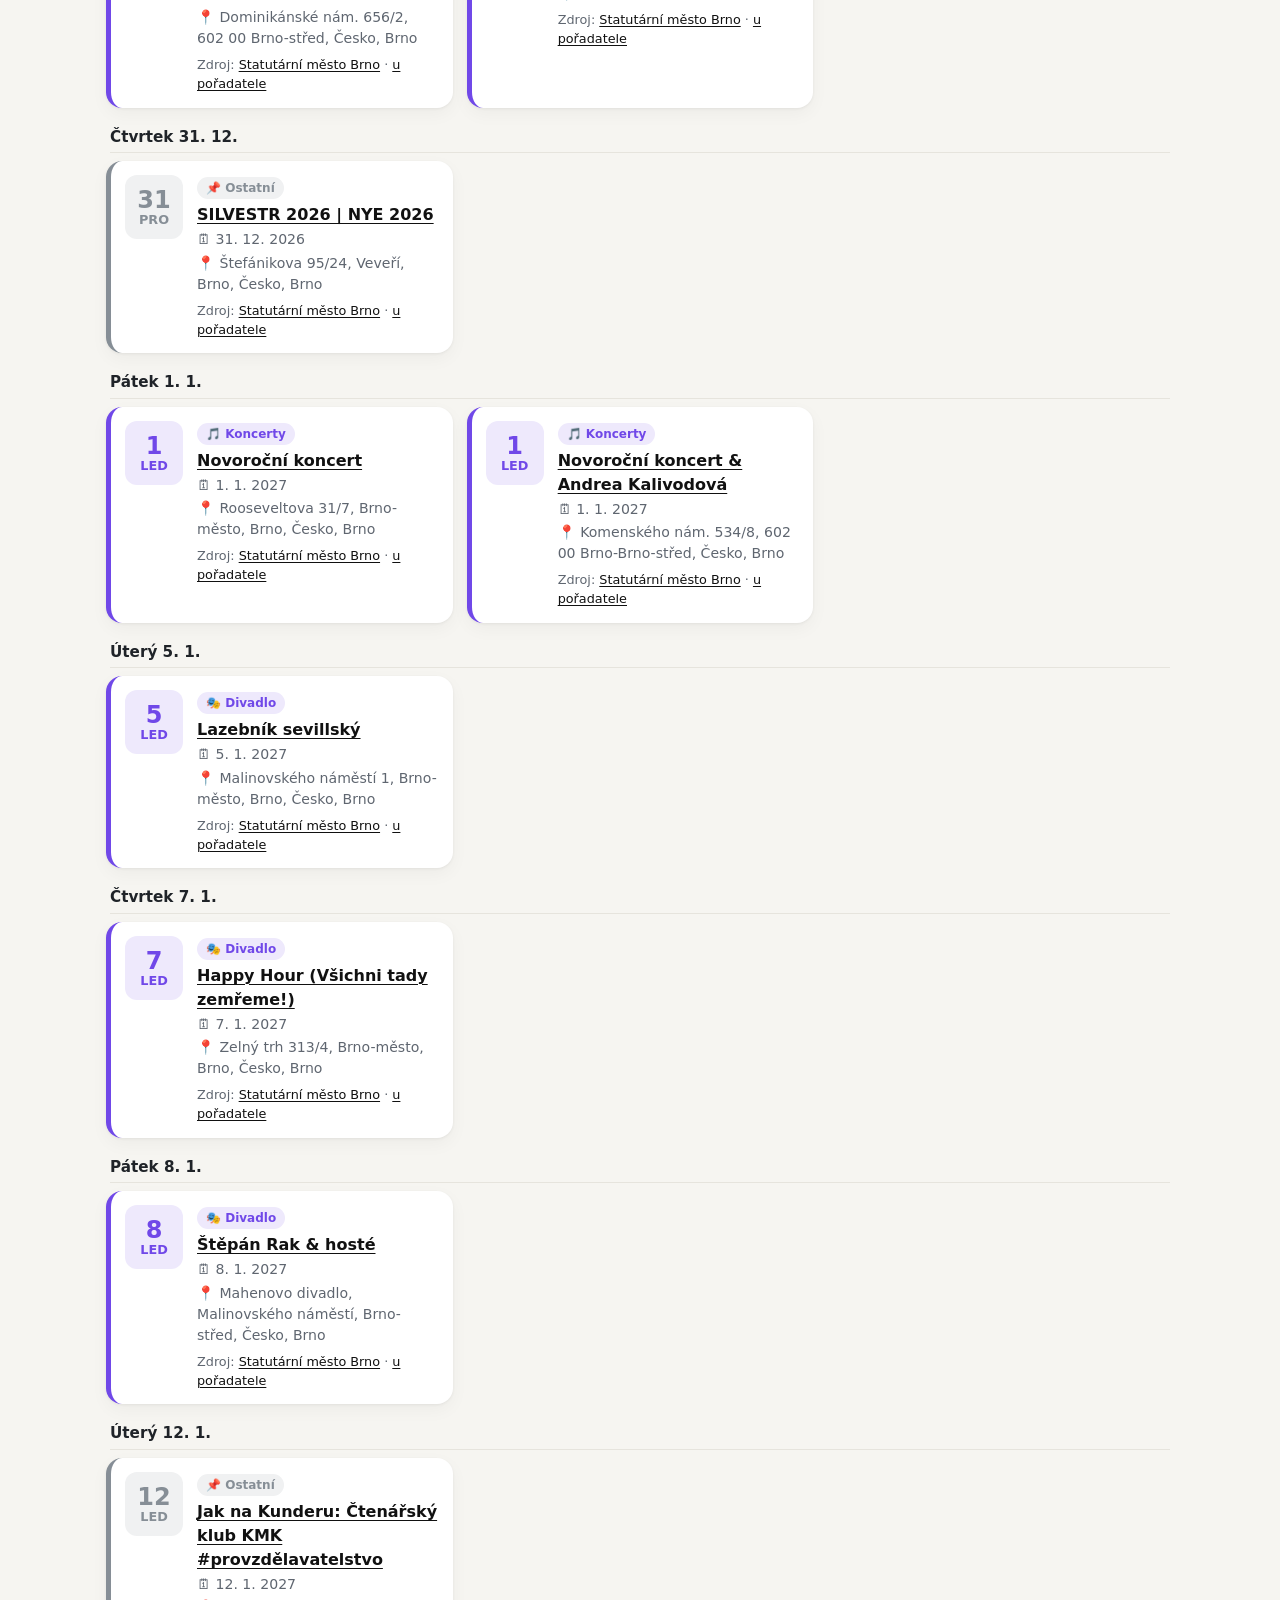
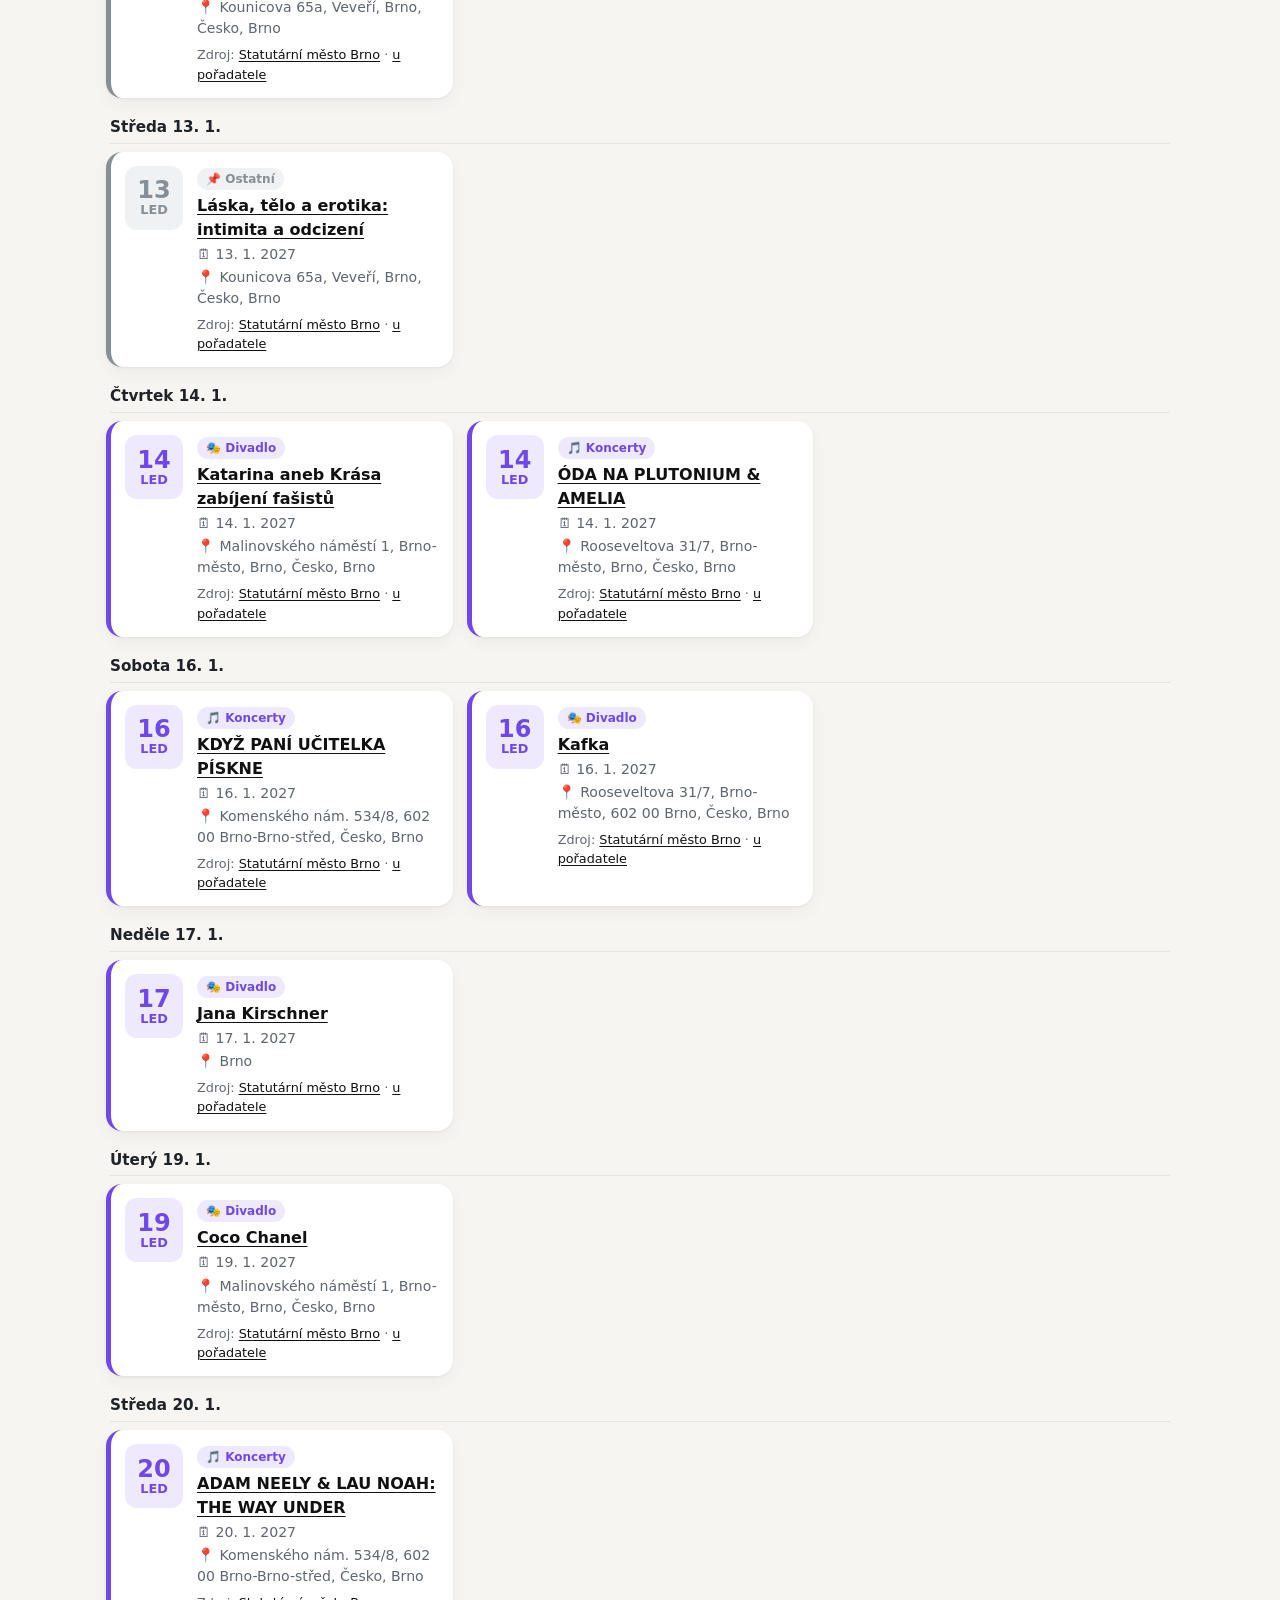
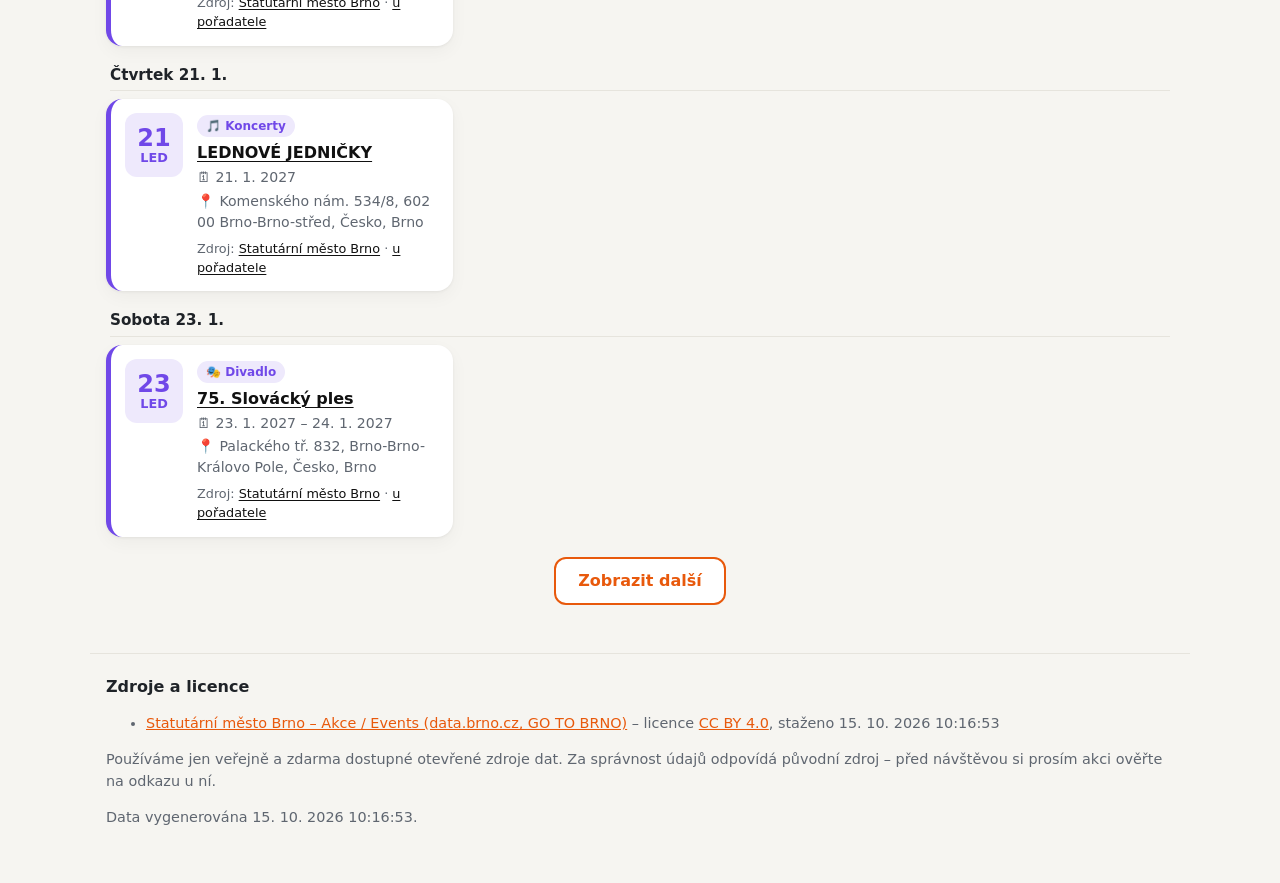
==== commit 927ad8ce: "Úvodní stránka jako rozcestník: výrazné hledání, rychlé filtry, Nejvýraznější akce, kalendář po dnec" ====
--- a/docs/index.html
+++ b/docs/index.html
@@ -15,6 +15,8 @@
 <header>
   <h1>Užij<span>.si</span></h1>
   <p class="tag">Kam vyrazit – veřejné akce podle krajů</p>
+  <div class="search"><input id="q" type="search" placeholder="Hledat akci, místo nebo žánr…" aria-label="Hledat"></div>
+  <div class="chips quick" id="quick" aria-label="Rychlé filtry"></div>
   <nav class="tabs" id="groups" aria-label="Hlavní sekce"></nav>
 </header>
 <main>
@@ -22,10 +24,17 @@
     <label>Kraj
       <select id="region"></select>
     </label>
+    <label id="cityw" hidden>Město
+      <select id="city"></select>
+    </label>
     <div class="chips sub" id="cats" aria-label="Podkategorie"></div>
     <div class="chips" id="dates" aria-label="Kdy"></div>
-    <input id="q" type="search" placeholder="Hledat akci nebo místo…">
   </section>
+  <section id="tops" class="tops" hidden>
+    <h2>Nejvýraznější akce</h2>
+    <ul id="toplist" class="list"></ul>
+  </section>
+  <h2 class="cal-h">Kalendář akcí</h2>
   <p id="info" class="info"></p>
   <ul id="list" class="list"></ul>
   <button id="more" hidden>Zobrazit další</button>
--- a/docs/style.css
+++ b/docs/style.css
@@ -36,3 +36,23 @@
 footer{margin-top:48px;padding-top:8px;padding-bottom:40px;color:var(--muted);font-size:.9rem;border-top:1px solid var(--line)}
 footer h2{font-size:1rem;color:var(--ink)}footer a{color:var(--acc)}
 @media (max-width:600px){h1{font-size:2.1rem}header{padding:22px 10px 16px}.tabs{gap:6px}.tab{padding:9px 12px;font-size:.95rem;border-radius:12px}.t-ostatni{padding:8px 10px}.filters{position:static}.list{grid-template-columns:1fr}.day{flex-basis:50px;height:56px}}
+/* krok 1: rozcestník */
+.search{max-width:640px;margin:0 auto 12px}
+.search input{width:100%;font-size:1.15rem;padding:14px 18px;border-radius:14px;border:2px solid var(--line);box-shadow:0 2px 10px rgba(0,0,0,.05)}
+.search input:focus{outline:none;border-color:var(--acc)}
+.quick{justify-content:center;max-width:760px;margin:0 auto 16px}
+.chips button small{opacity:.6;font-size:.75rem}.chips button:disabled{opacity:.4;cursor:default}
+.chips button.on small{opacity:.9}
+main h2{font-size:1.2rem;margin:26px 4px 10px;letter-spacing:-.01em}
+.tops .list{grid-template-columns:repeat(auto-fill,minmax(240px,1fr))}
+.ev.top{border-left-width:5px;background:linear-gradient(180deg,#fff, #fffaf6)}
+.ev{flex-direction:column;gap:0}.ev .row{display:flex;gap:14px}
+.ev .img{display:block;margin:-14px -14px 4px -9px;border-radius:12px 16px 0 0;overflow:hidden;aspect-ratio:16/9;background:var(--line)}
+.ev .img img{width:100%;height:100%;object-fit:cover;display:block}
+.credit{font-size:.7rem;color:var(--muted);margin-bottom:8px}.credit a{color:inherit}
+#list{display:block}.dgrp{list-style:none;margin-bottom:8px}
+.dgrp h3{font-size:.95rem;margin:18px 4px 8px;color:var(--ink);text-transform:capitalize;border-bottom:1px solid var(--line);padding-bottom:4px}
+.dgrp h3 small{color:var(--muted);font-weight:600}
+.info{margin-top:4px}
+@media (max-width:600px){.search input{font-size:1rem;padding:12px 14px}.quick{gap:5px}.tops .list{grid-template-columns:1fr}}
+[hidden]{display:none!important}
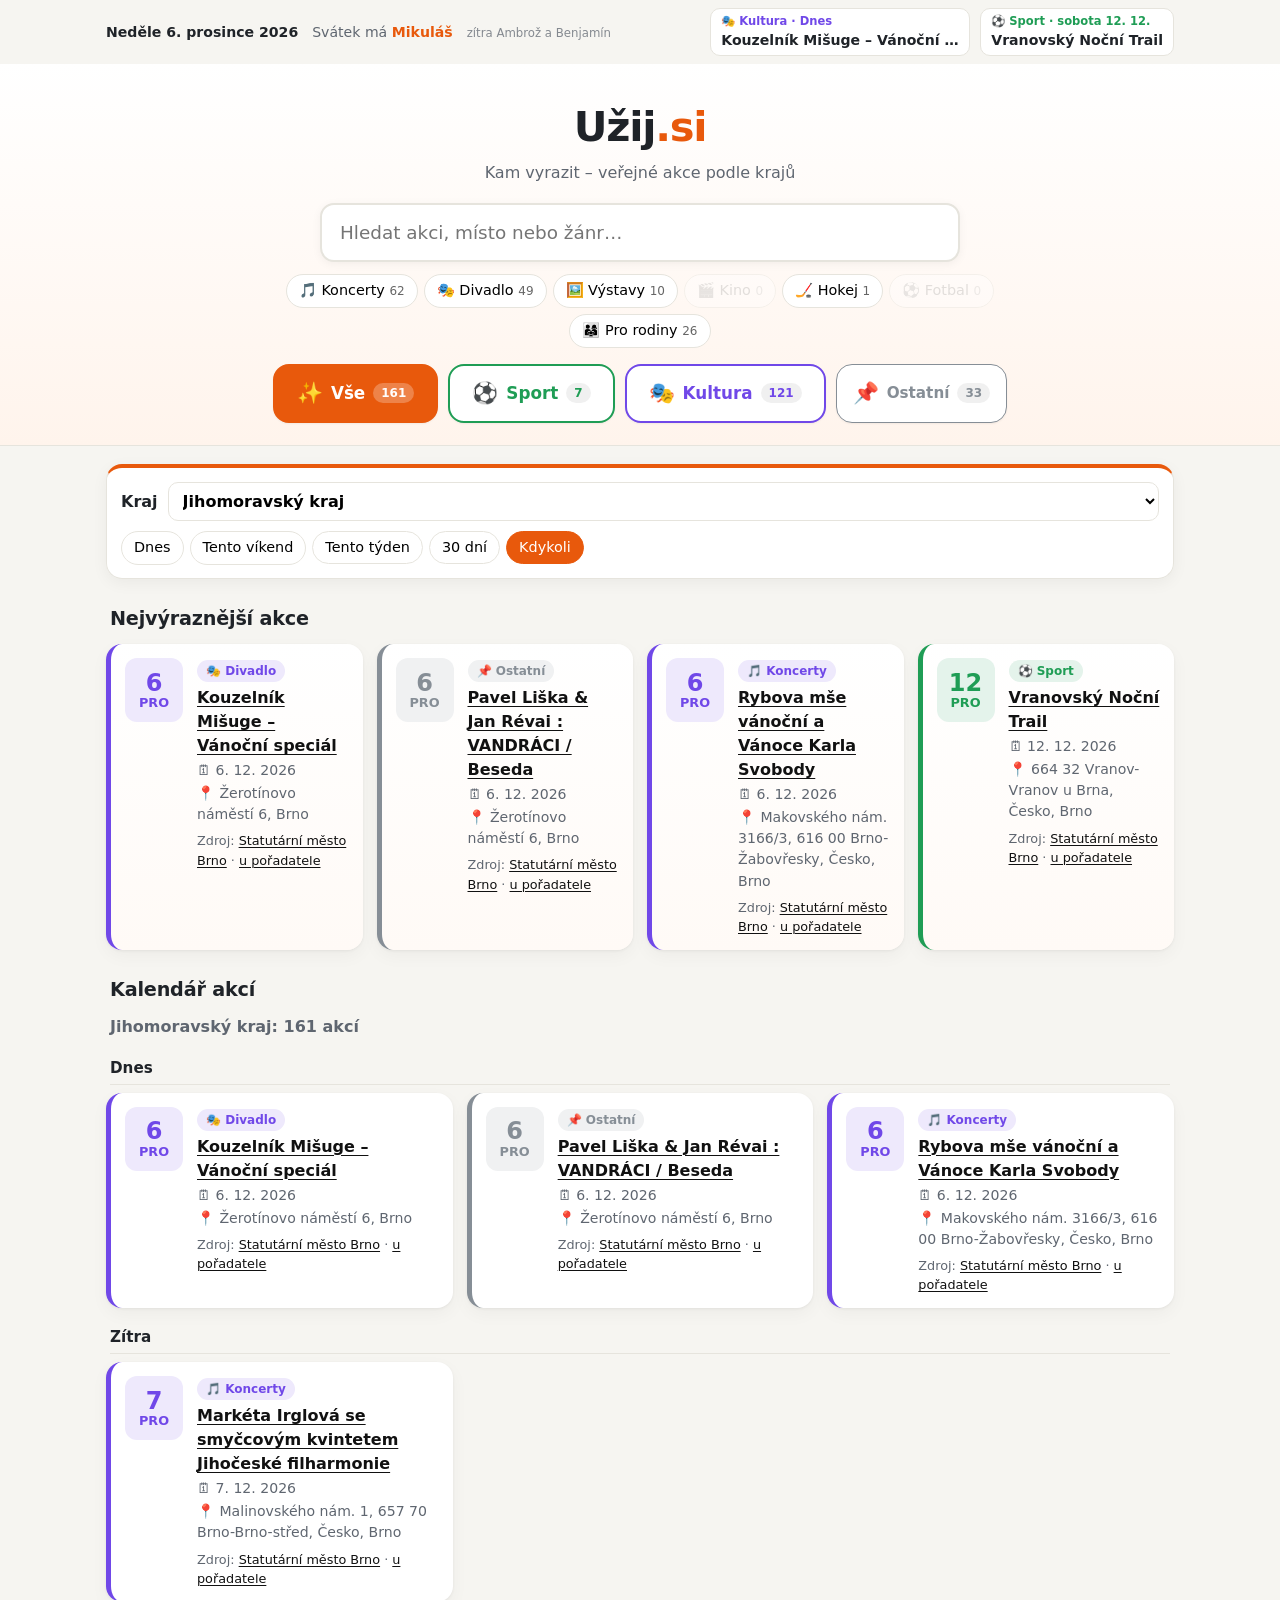
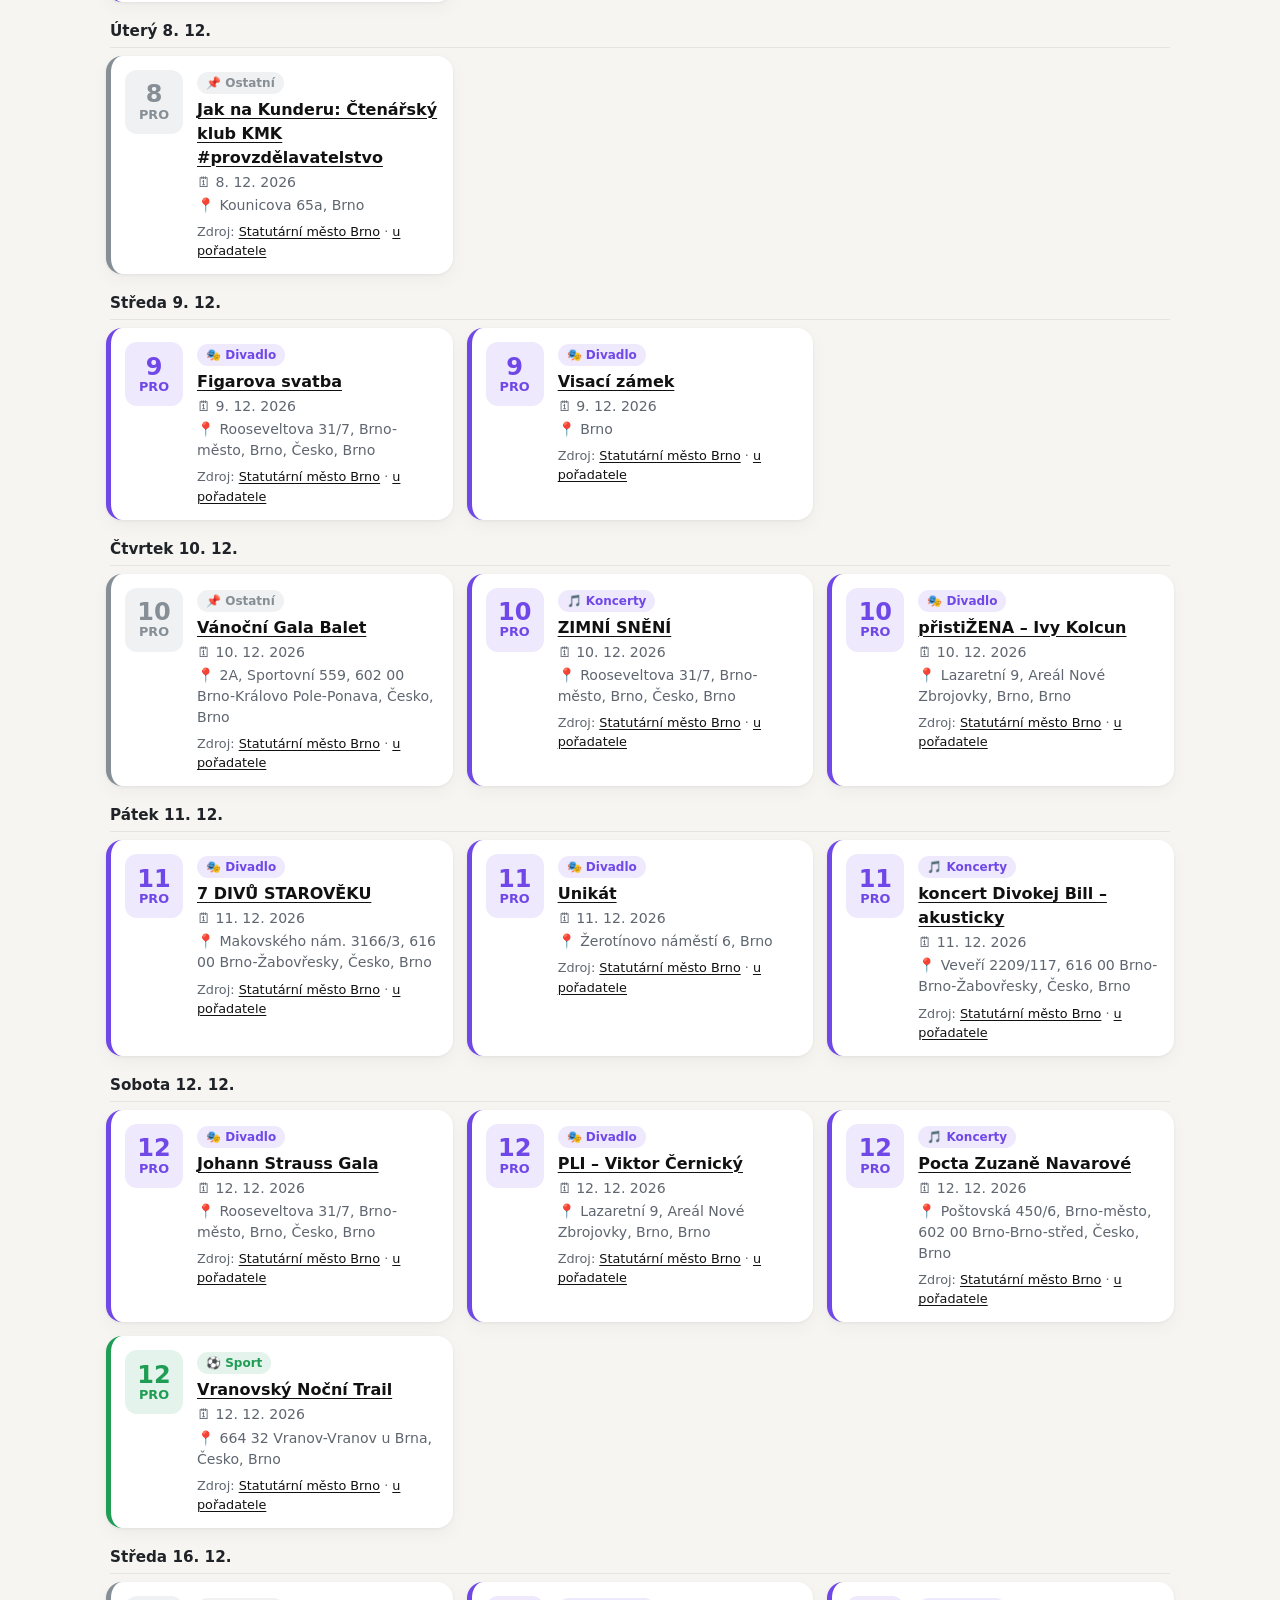
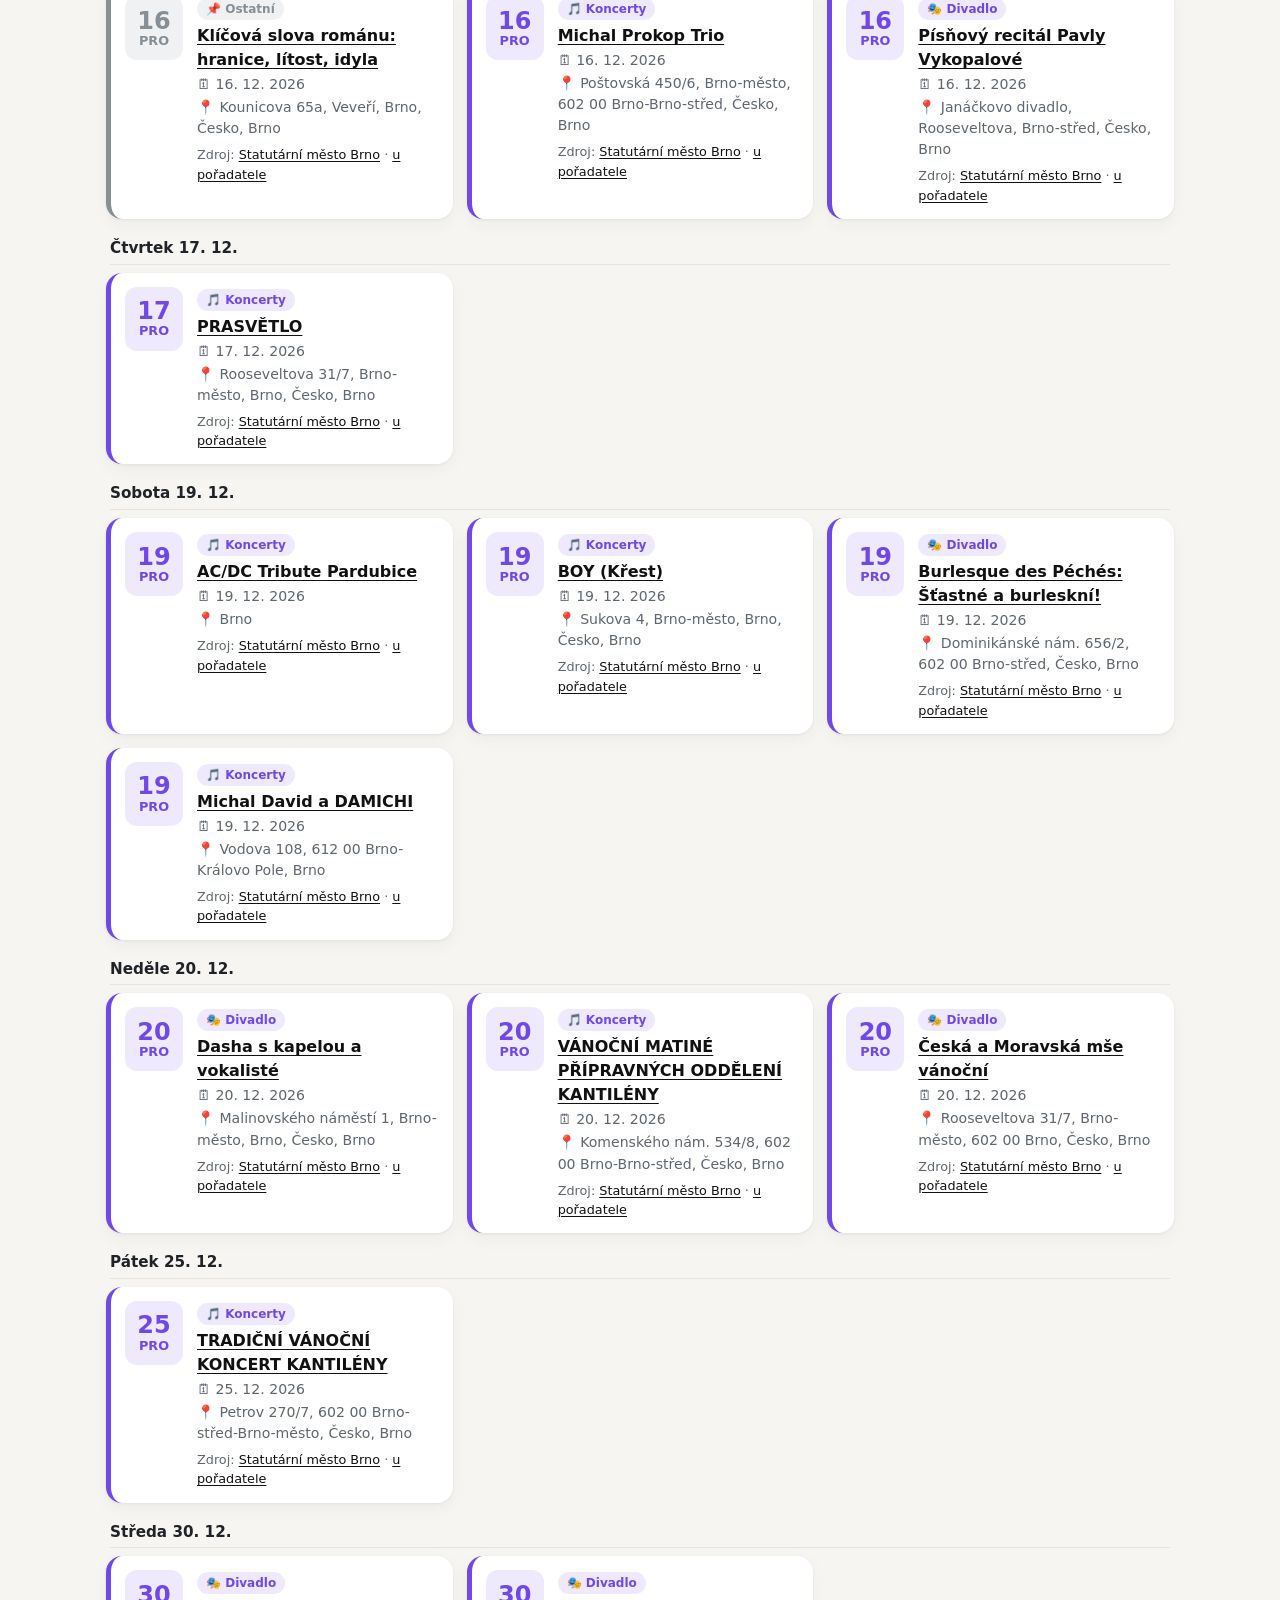
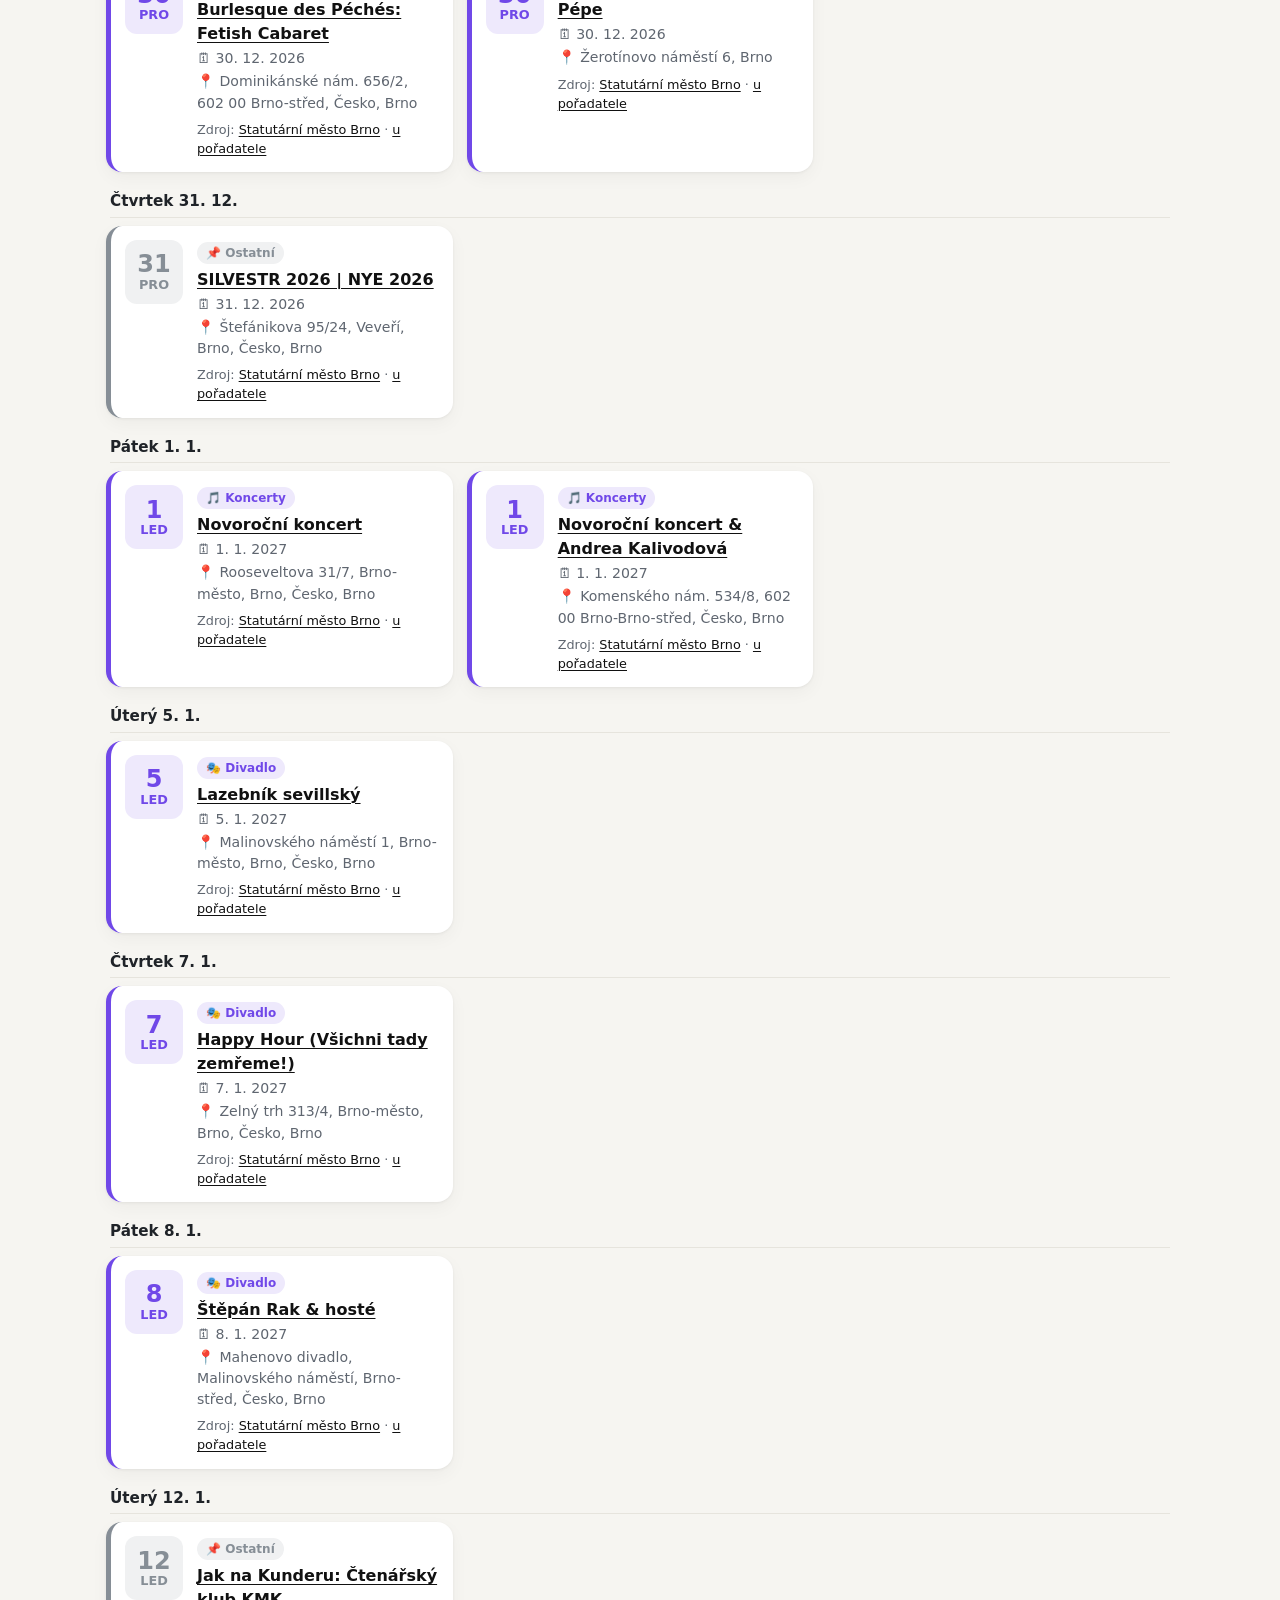
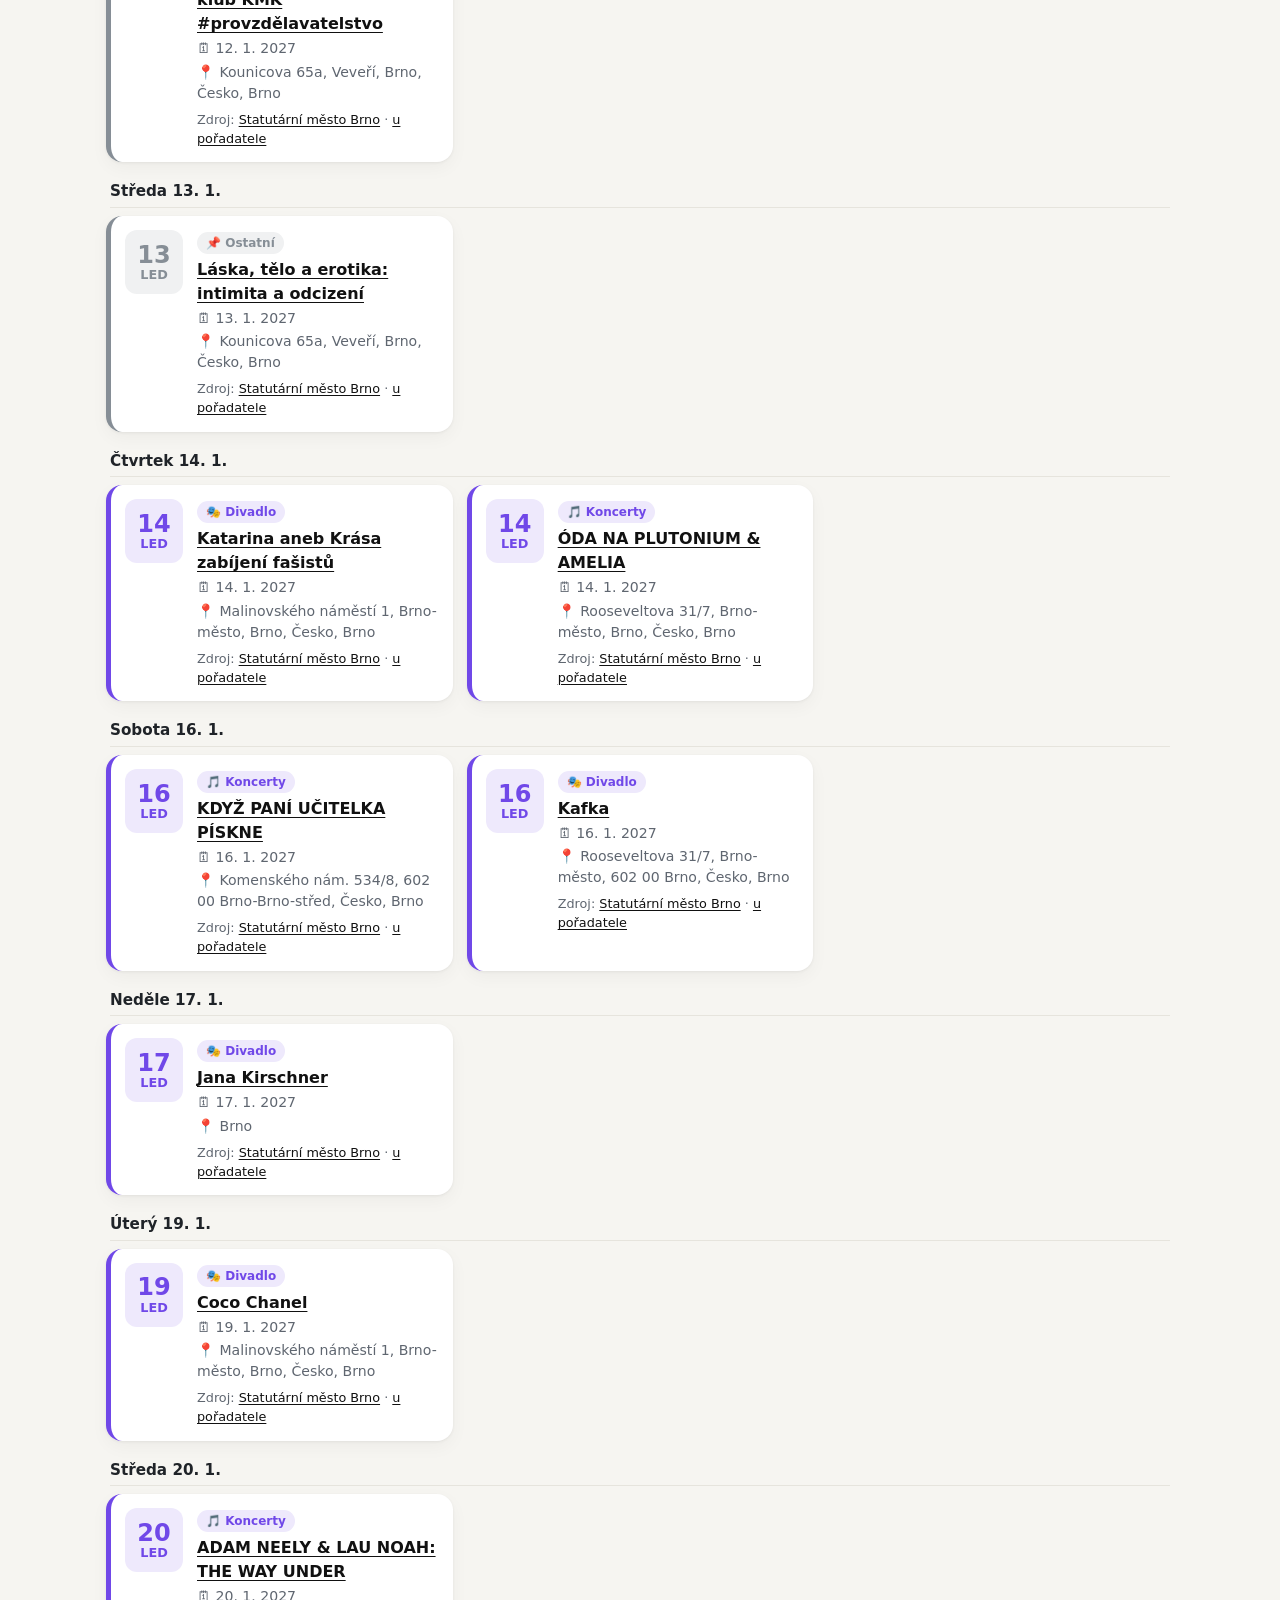
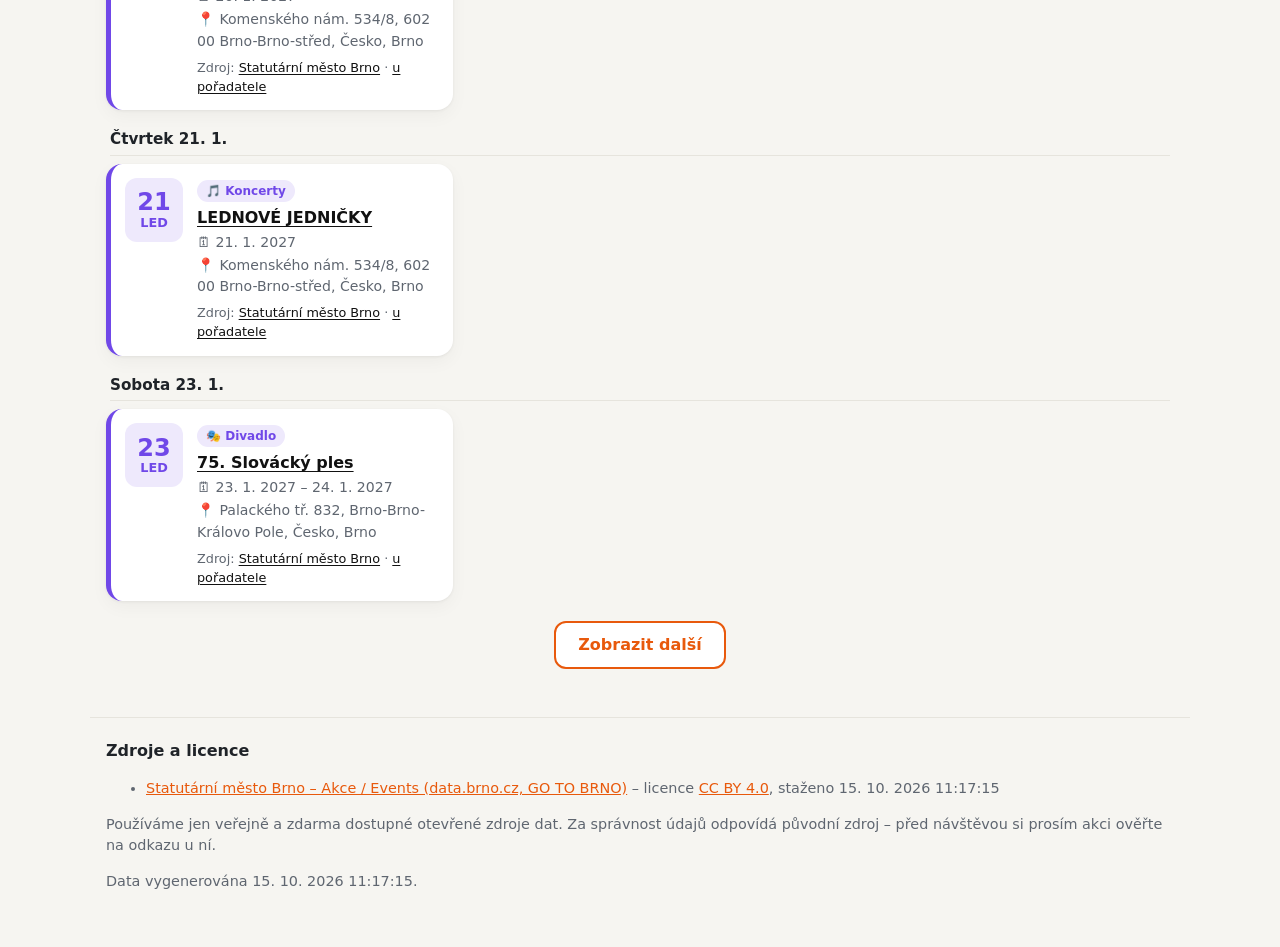
==== commit aebdac71: "Horní lišta: dnešní datum, svátek a státní svátky, tip z Kultury a Sportu; rychlé filtry na mobilu v" ====
--- a/docs/index.html
+++ b/docs/index.html
@@ -9,9 +9,11 @@
 <meta property="og:site_name" content="Užij.si">
 <meta property="og:description" content="Přehled veřejně dostupných akcí v Česku podle krajů: sport, kino, divadlo, výstavy, koncerty.">
 <meta property="og:type" content="website">
+<link rel="icon" href="data:image/svg+xml,%3Csvg xmlns=%27http://www.w3.org/2000/svg%27 viewBox=%270 0 100 100%27%3E%3Ctext y=%27.9em%27 font-size=%2790%27%3E✨%3C/text%3E%3C/svg%3E">
 <link rel="stylesheet" href="style.css">
 </head>
 <body>
+<div class="strip" id="strip"><div class="today" id="today"></div><div class="hl" id="hl"></div></div>
 <header>
   <h1>Užij<span>.si</span></h1>
   <p class="tag">Kam vyrazit – veřejné akce podle krajů</p>
@@ -45,6 +47,7 @@
   <p>Používáme jen veřejně a zdarma dostupné otevřené zdroje dat. Za správnost údajů odpovídá původní zdroj – před návštěvou si prosím akci ověřte na odkazu u ní.</p>
   <p id="gen"></p>
 </footer>
+<script src="svatky.js"></script>
 <script src="app.js"></script>
 </body>
 </html>
--- a/docs/style.css
+++ b/docs/style.css
@@ -56,3 +56,15 @@
 .info{margin-top:4px}
 @media (max-width:600px){.search input{font-size:1rem;padding:12px 14px}.quick{gap:5px}.tops .list{grid-template-columns:1fr}}
 [hidden]{display:none!important}
+
+/* horní lišta */
+.strip{max-width:1100px;margin:0 auto;padding:8px 16px;display:flex;gap:16px;align-items:center;justify-content:space-between;font-size:.88rem;color:var(--muted)}
+body{background:var(--bg)}
+.today{display:flex;flex-wrap:wrap;gap:4px 14px;align-items:baseline}.today>b{color:var(--ink)}.today>b::first-letter{text-transform:uppercase}.today span b{color:var(--acc)}
+.today small{opacity:.75}.hol{color:var(--ink);font-weight:600}
+.hl{display:flex;gap:10px;min-width:0}
+.hl>*{display:block;max-width:260px;min-width:0;padding:4px 10px;border-radius:10px;background:#fff;border:1px solid var(--line);color:var(--ink);text-decoration:none;white-space:nowrap;overflow:hidden;text-overflow:ellipsis;font-weight:600}
+.hl>* span{display:block;font-size:.72rem;font-weight:700}.h-kultura span{color:var(--kultura)}.h-sport span{color:var(--sport)}
+.hl a:hover{border-color:var(--acc)}.hl .none{color:var(--muted);font-weight:400}
+@media (max-width:760px){.strip{flex-direction:column;align-items:stretch;gap:8px;padding:8px 10px}.hl>*{flex:1;max-width:none}}
+@media (max-width:600px){.quick{flex-wrap:nowrap;overflow-x:auto;justify-content:flex-start;scrollbar-width:none;padding:0 2px 4px;margin:0 -10px 14px;padding-left:10px}.quick::-webkit-scrollbar{display:none}.quick button{flex:0 0 auto;white-space:nowrap}}
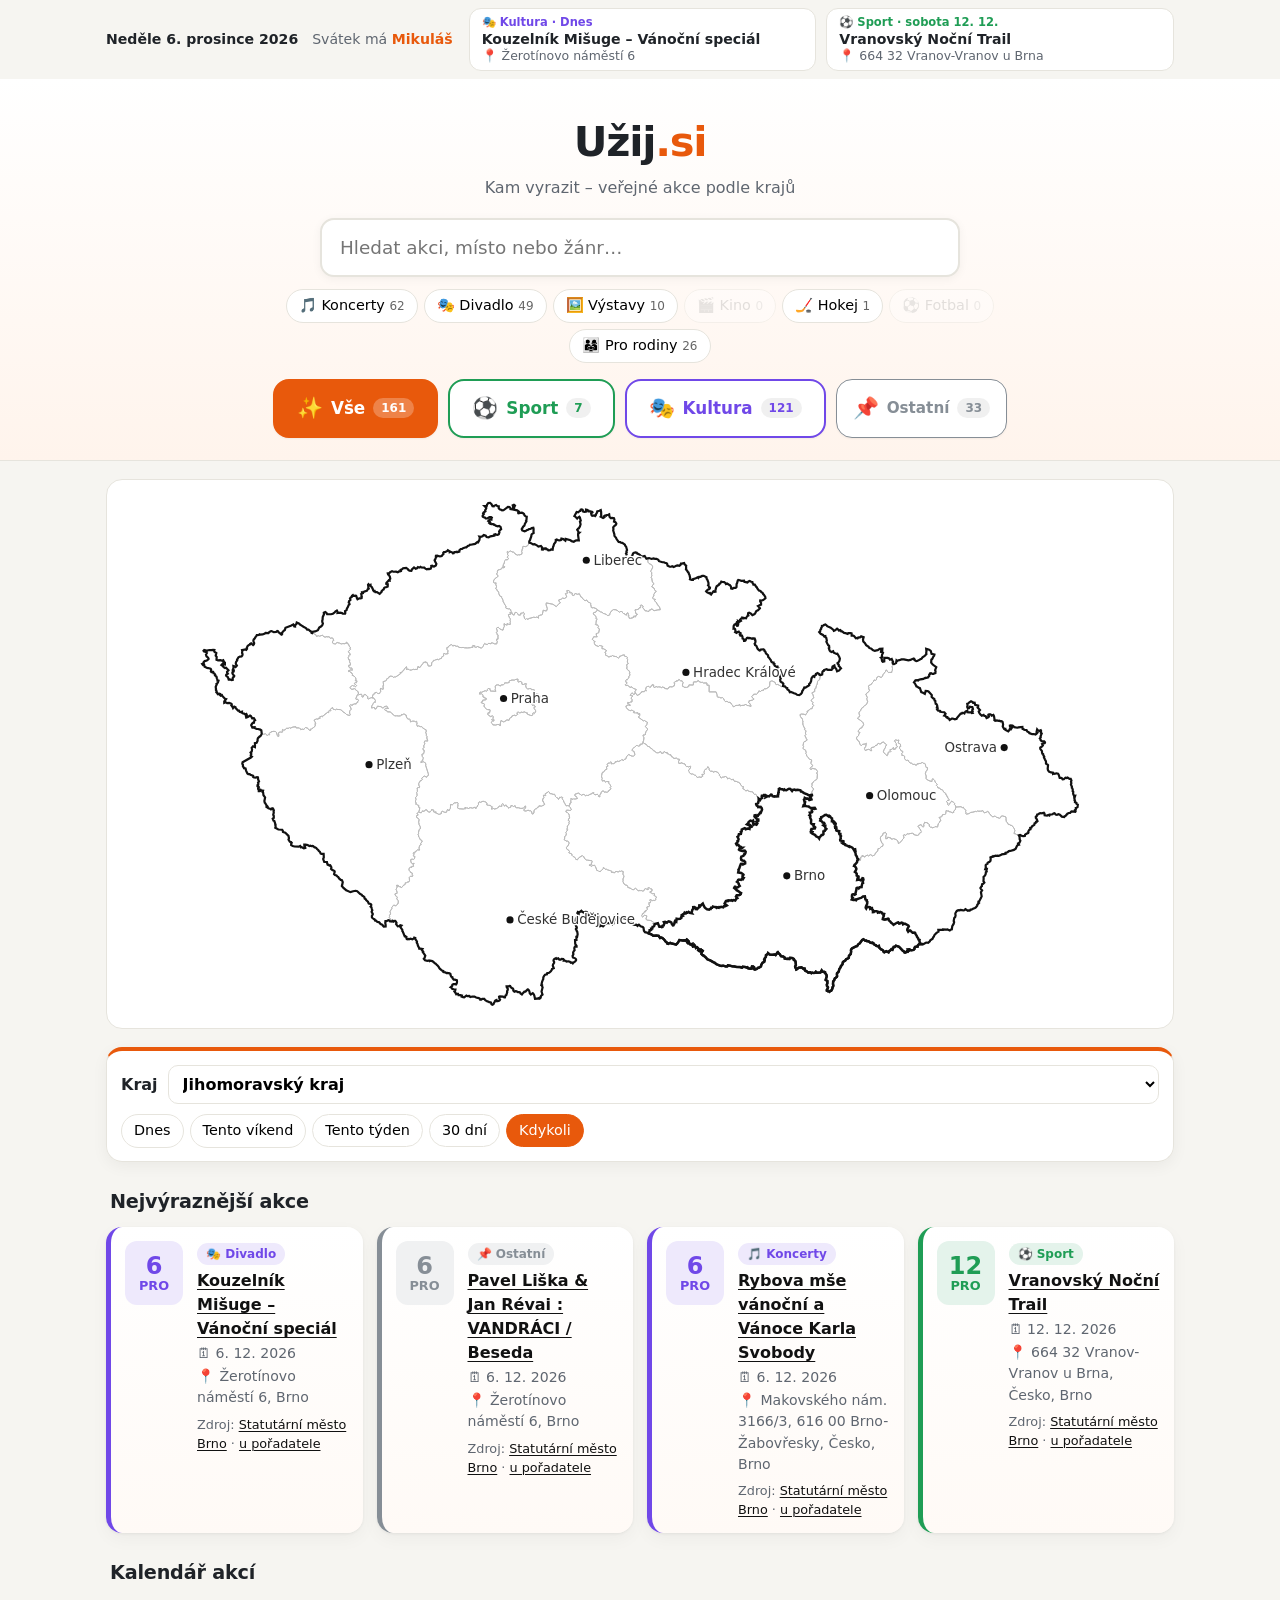
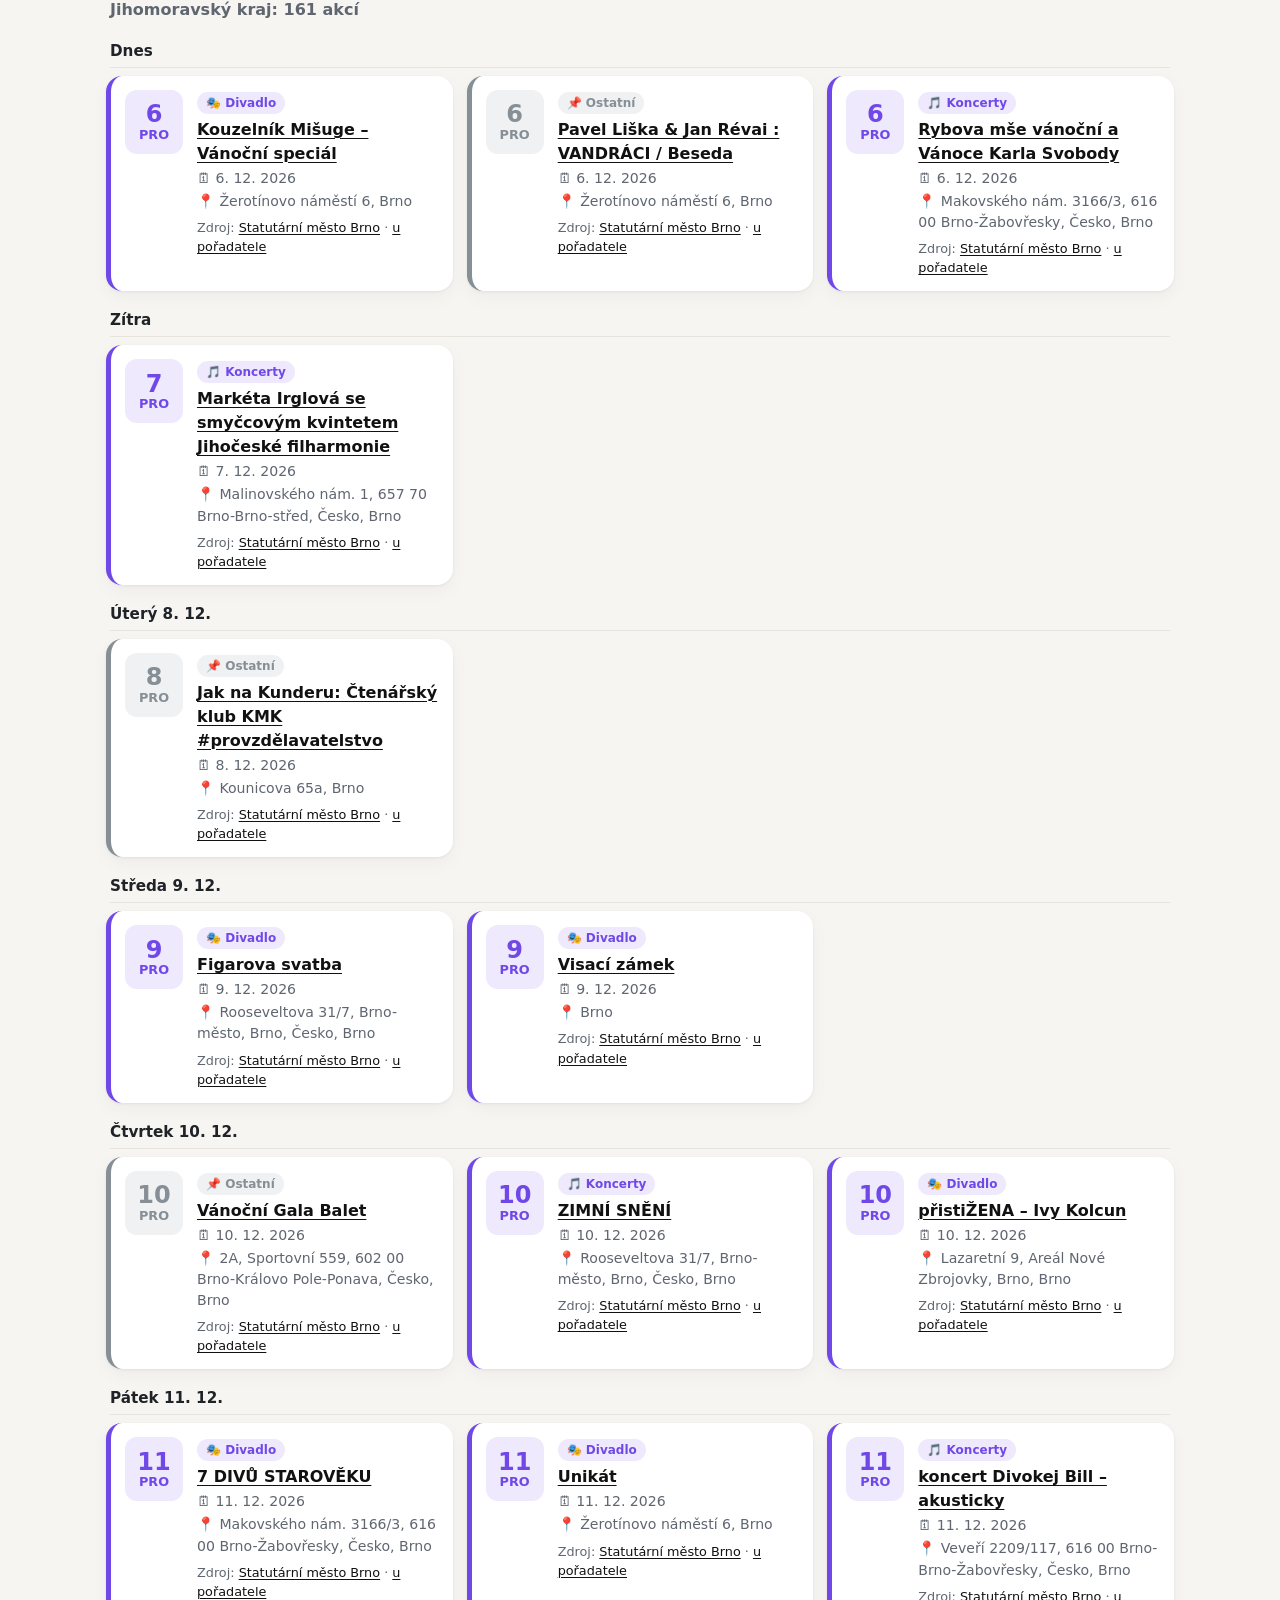
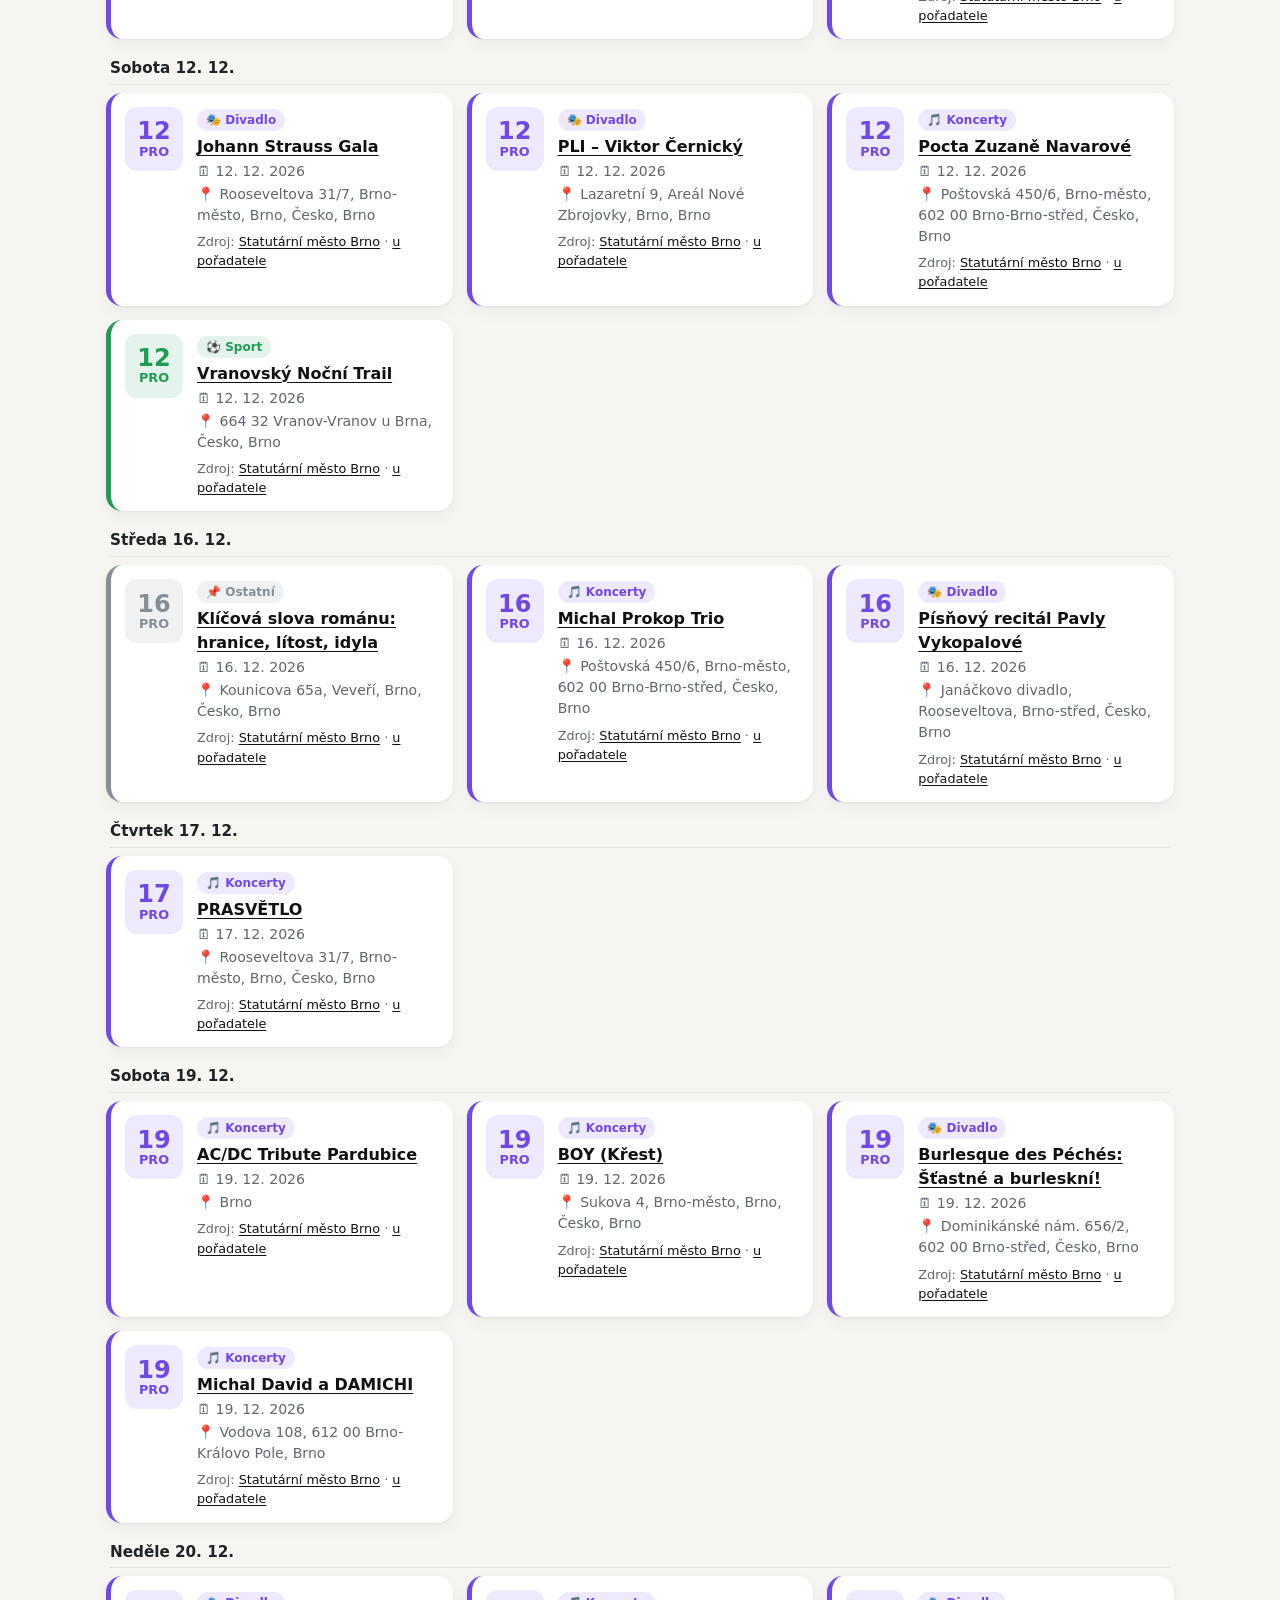
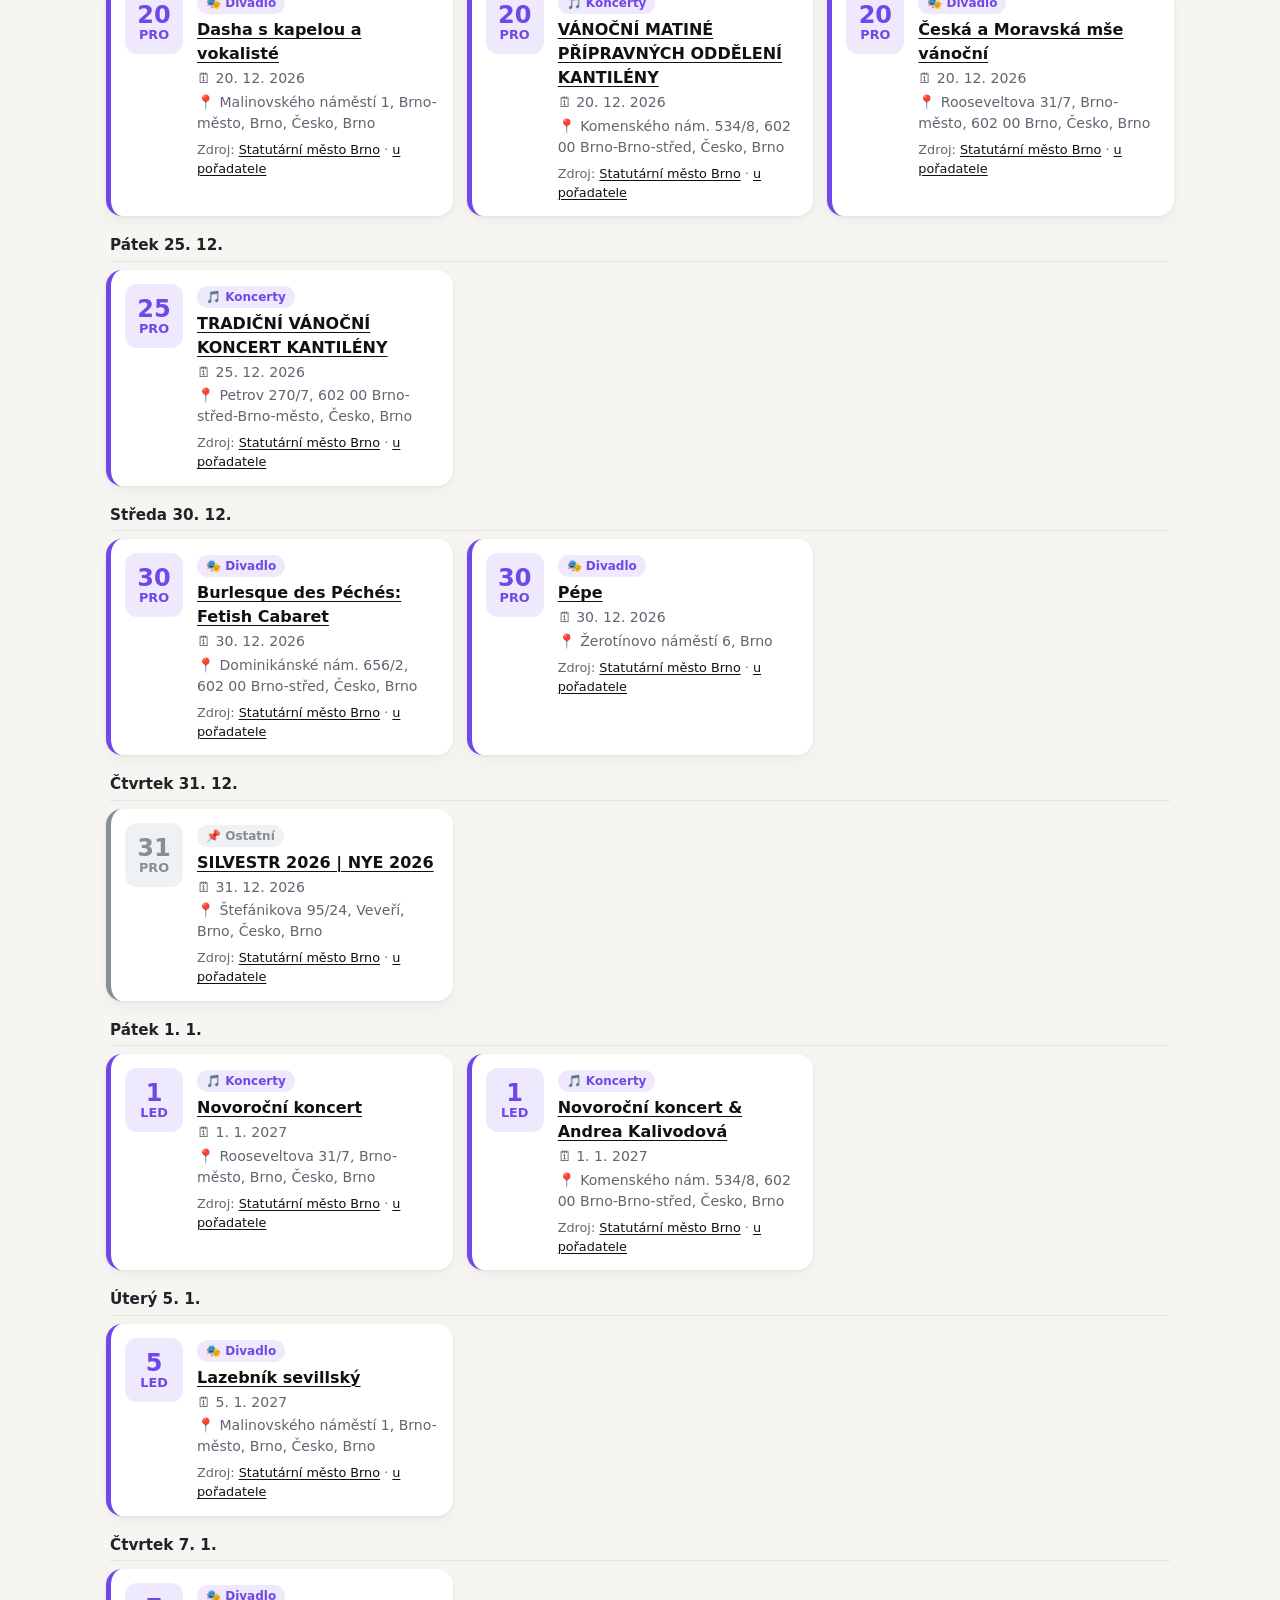
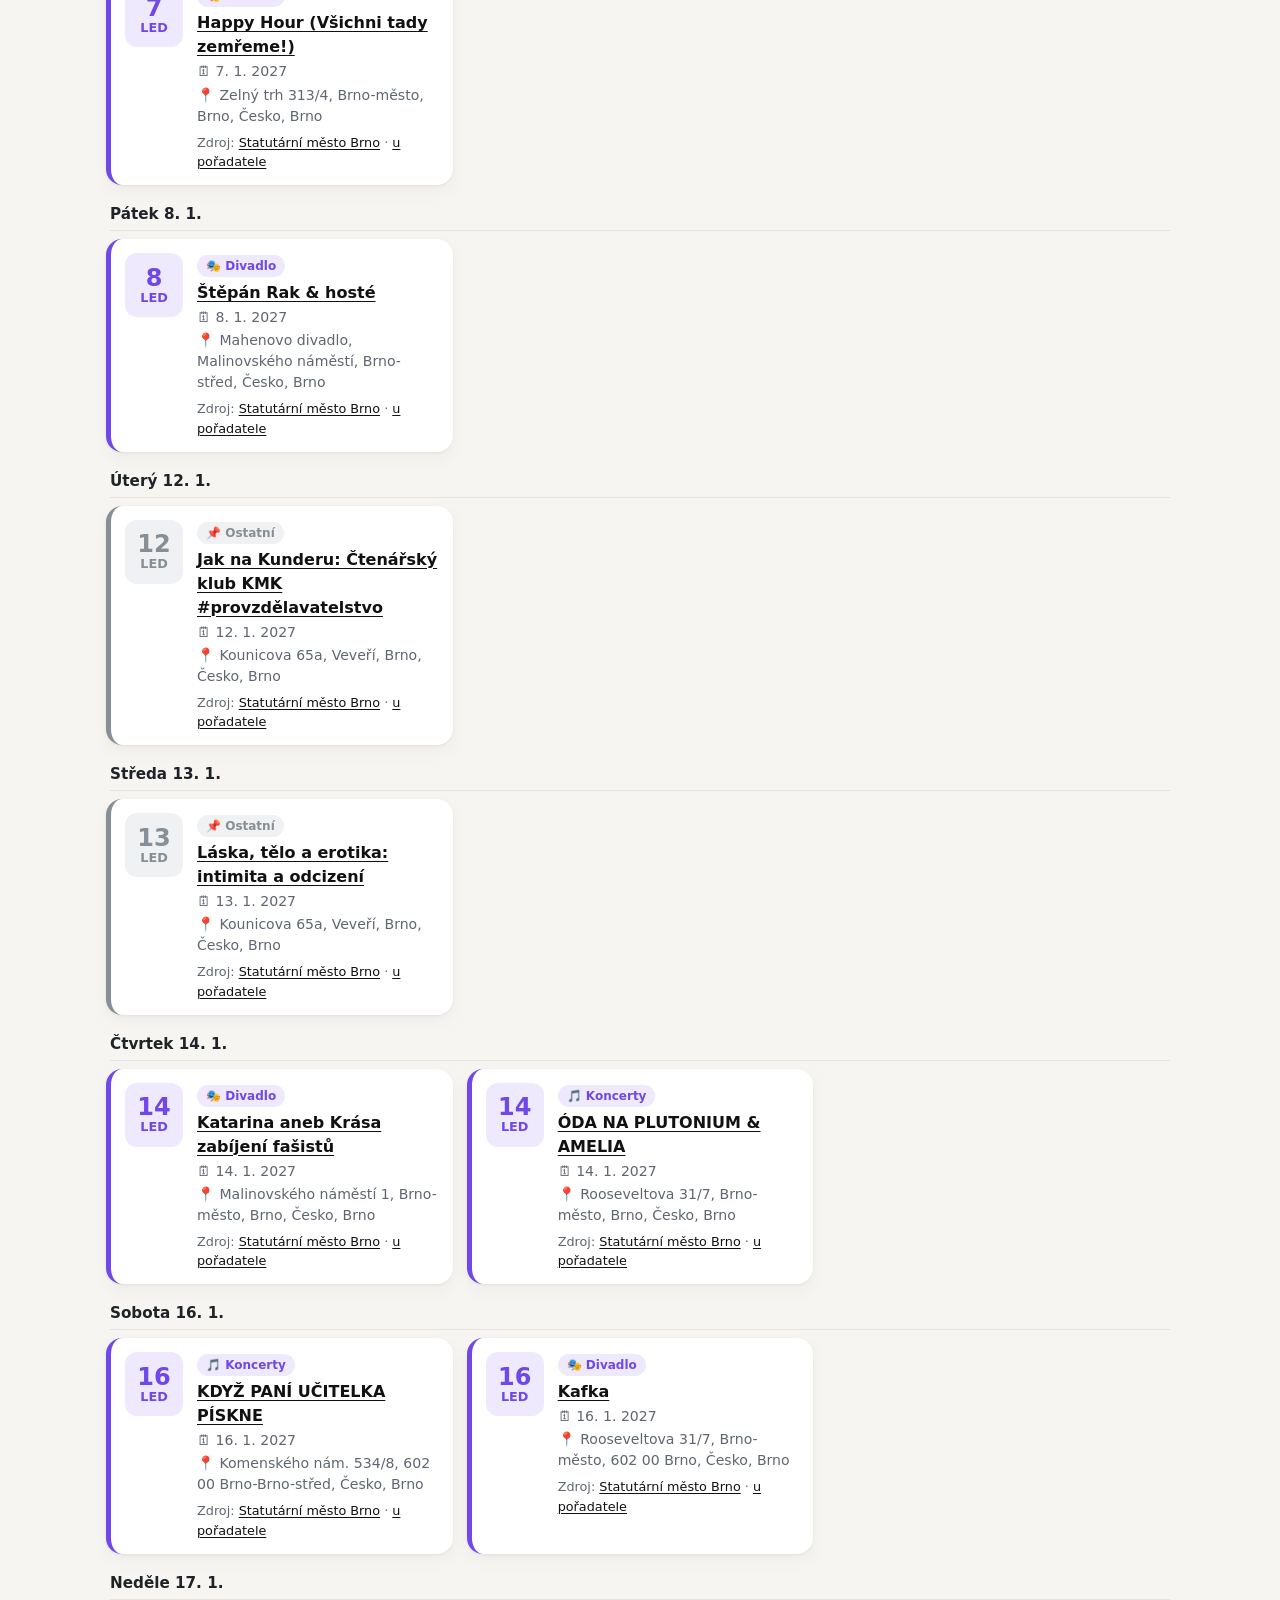
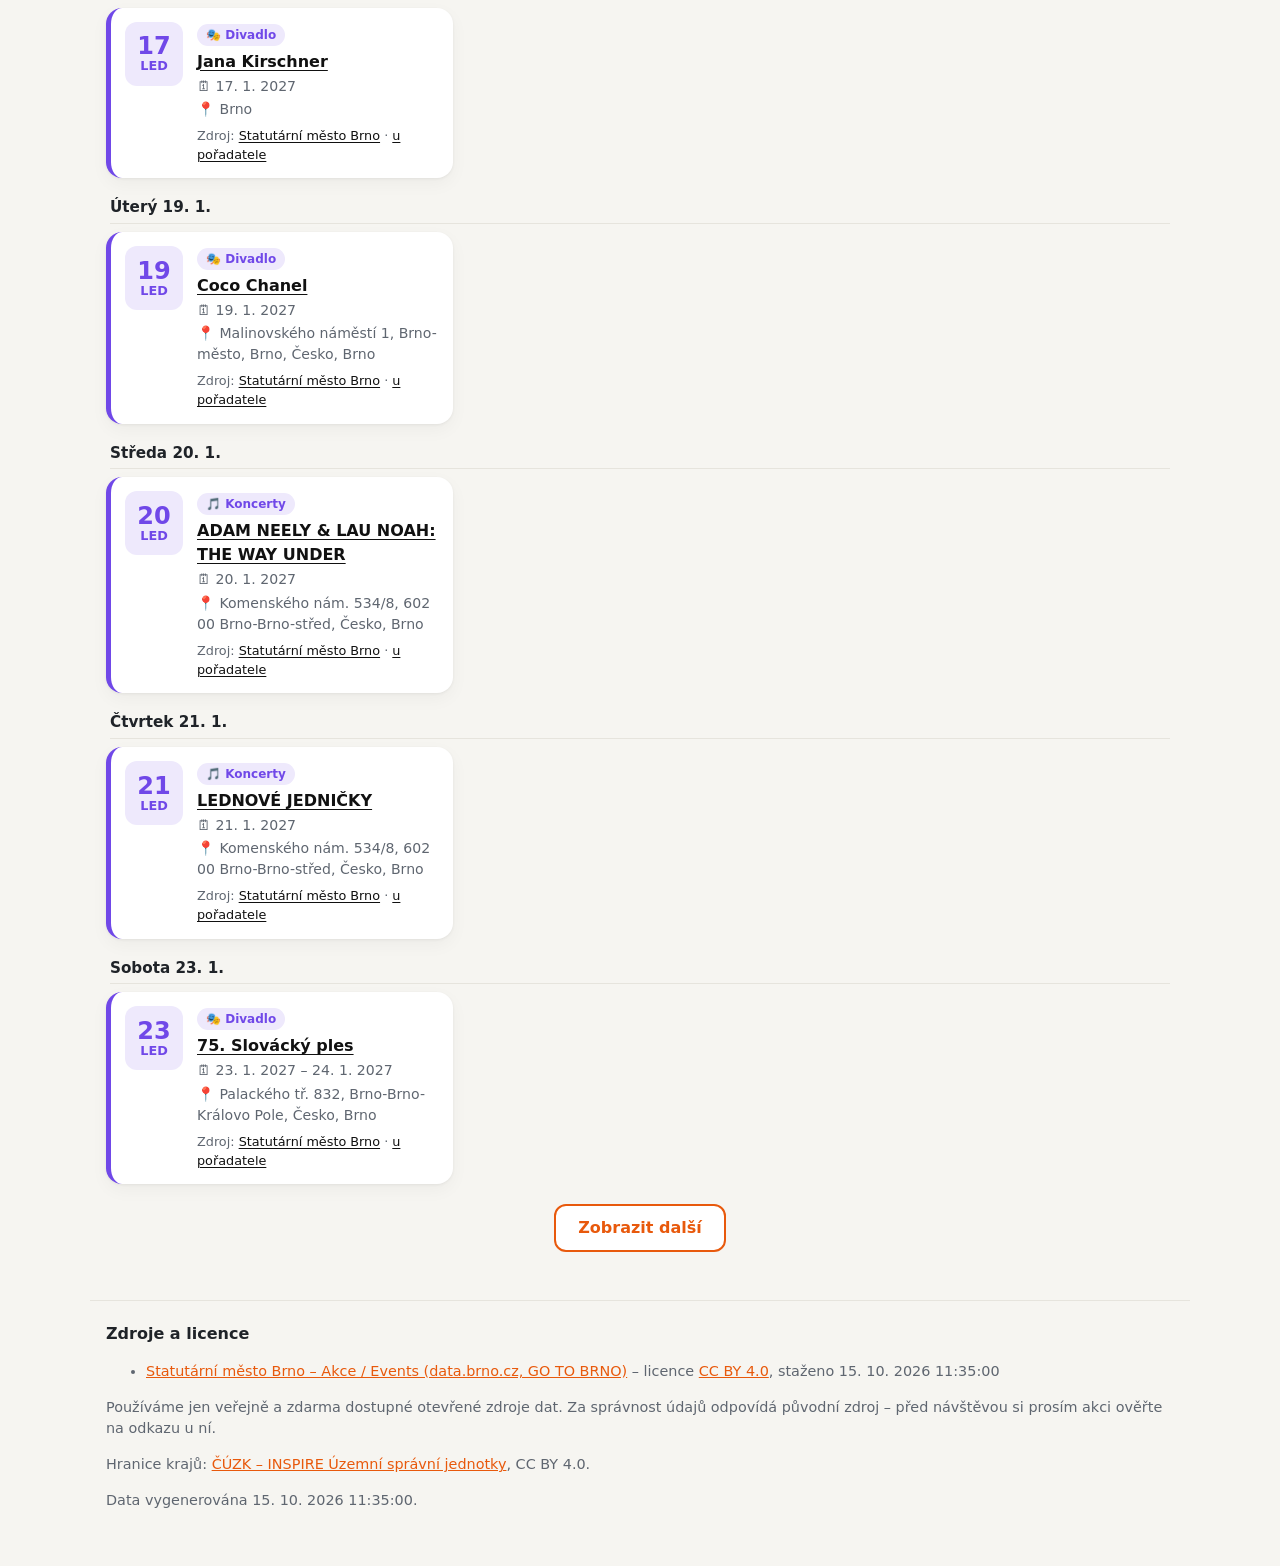
==== commit 9842817d: "Mapa krajů (SVG): černé obrysy bez výplní, hover s názvem a počtem akcí, klik filtruje kraj; hranice" ====
--- a/docs/index.html
+++ b/docs/index.html
@@ -22,6 +22,7 @@
   <nav class="tabs" id="groups" aria-label="Hlavní sekce"></nav>
 </header>
 <main>
+  <section class="map" aria-label="Mapa krajů"><div id="map"></div><div id="tip" class="tip" hidden></div></section>
   <section class="filters">
     <label>Kraj
       <select id="region"></select>
@@ -45,8 +46,10 @@
   <h2>Zdroje a licence</h2>
   <ul id="sources"></ul>
   <p>Používáme jen veřejně a zdarma dostupné otevřené zdroje dat. Za správnost údajů odpovídá původní zdroj – před návštěvou si prosím akci ověřte na odkazu u ní.</p>
+  <p>Hranice krajů: <a href="https://services.cuzk.gov.cz/gml/inspire/au/epsg-4258/" target="_blank" rel="noopener">ČÚZK – INSPIRE Územní správní jednotky</a>, CC BY 4.0.</p>
   <p id="gen"></p>
 </footer>
+<script src="mapdata.js"></script>
 <script src="svatky.js"></script>
 <script src="app.js"></script>
 </body>
--- a/docs/style.css
+++ b/docs/style.css
@@ -58,13 +58,26 @@
 [hidden]{display:none!important}
 
 /* horní lišta */
-.strip{max-width:1100px;margin:0 auto;padding:8px 16px;display:flex;gap:16px;align-items:center;justify-content:space-between;font-size:.88rem;color:var(--muted)}
+.strip{max-width:1100px;flex-wrap:nowrap;margin:0 auto;padding:8px 16px;display:flex;gap:16px;align-items:center;justify-content:space-between;font-size:.88rem;color:var(--muted)}
 body{background:var(--bg)}
 .today{display:flex;flex-wrap:wrap;gap:4px 14px;align-items:baseline}.today>b{color:var(--ink)}.today>b::first-letter{text-transform:uppercase}.today span b{color:var(--acc)}
 .today small{opacity:.75}.hol{color:var(--ink);font-weight:600}
-.hl{display:flex;gap:10px;min-width:0}
-.hl>*{display:block;max-width:260px;min-width:0;padding:4px 10px;border-radius:10px;background:#fff;border:1px solid var(--line);color:var(--ink);text-decoration:none;white-space:nowrap;overflow:hidden;text-overflow:ellipsis;font-weight:600}
+.hl{display:flex;gap:10px;min-width:0;flex:1;justify-content:flex-end}
+.hl>*{display:block;flex:1 1 0;max-width:none;min-width:0;padding:6px 12px;border-radius:12px;background:#fff;border:1px solid var(--line);color:var(--ink);text-decoration:none;line-height:1.3}.hl b{display:block;font-weight:650}.hl small{display:block;color:var(--muted);font-size:.78rem;white-space:nowrap;overflow:hidden;text-overflow:ellipsis}
 .hl>* span{display:block;font-size:.72rem;font-weight:700}.h-kultura span{color:var(--kultura)}.h-sport span{color:var(--sport)}
 .hl a:hover{border-color:var(--acc)}.hl .none{color:var(--muted);font-weight:400}
 @media (max-width:760px){.strip{flex-direction:column;align-items:stretch;gap:8px;padding:8px 10px}.hl>*{flex:1;max-width:none}}
 @media (max-width:600px){.quick{flex-wrap:nowrap;overflow-x:auto;justify-content:flex-start;scrollbar-width:none;padding:0 2px 4px;margin:0 -10px 14px;padding-left:10px}.quick::-webkit-scrollbar{display:none}.quick button{flex:0 0 auto;white-space:nowrap}}
+.today{flex:0 0 auto}@media (max-width:760px){.today{flex:none}}
+
+/* mapa krajů */
+.map{position:relative;background:#fff;border:1px solid var(--line);border-radius:16px;margin-top:18px;padding:14px}
+.map svg{display:block;width:100%;height:auto;max-height:520px}
+.kraj{fill:transparent;stroke:#111;stroke-width:1;vector-effect:non-scaling-stroke;cursor:pointer;transition:stroke-width .12s}
+.kraj.zero{stroke:#bbb}.kraj:hover{stroke-width:3;stroke:#111}.kraj.on{stroke-width:2.5;stroke:#111}
+.kraj.zero:hover{stroke:#888}
+.outline{fill:none;stroke:#111;stroke-width:2.2;vector-effect:non-scaling-stroke;pointer-events:none}
+.city{pointer-events:none}.city circle{fill:#111}.city text{font-size:15px;fill:#333;paint-order:stroke;stroke:#fff;stroke-width:3px}
+.tip{position:absolute;pointer-events:none;background:#fff;border:1px solid #111;border-radius:8px;padding:4px 9px;font-size:.85rem;white-space:nowrap;box-shadow:0 2px 8px rgba(0,0,0,.1);z-index:3}
+.tip span{display:block;color:var(--muted);font-size:.78rem}
+@media (max-width:600px){.map{padding:6px;margin-top:12px}.city text{font-size:30px;stroke-width:5px}.city circle{r:7}}
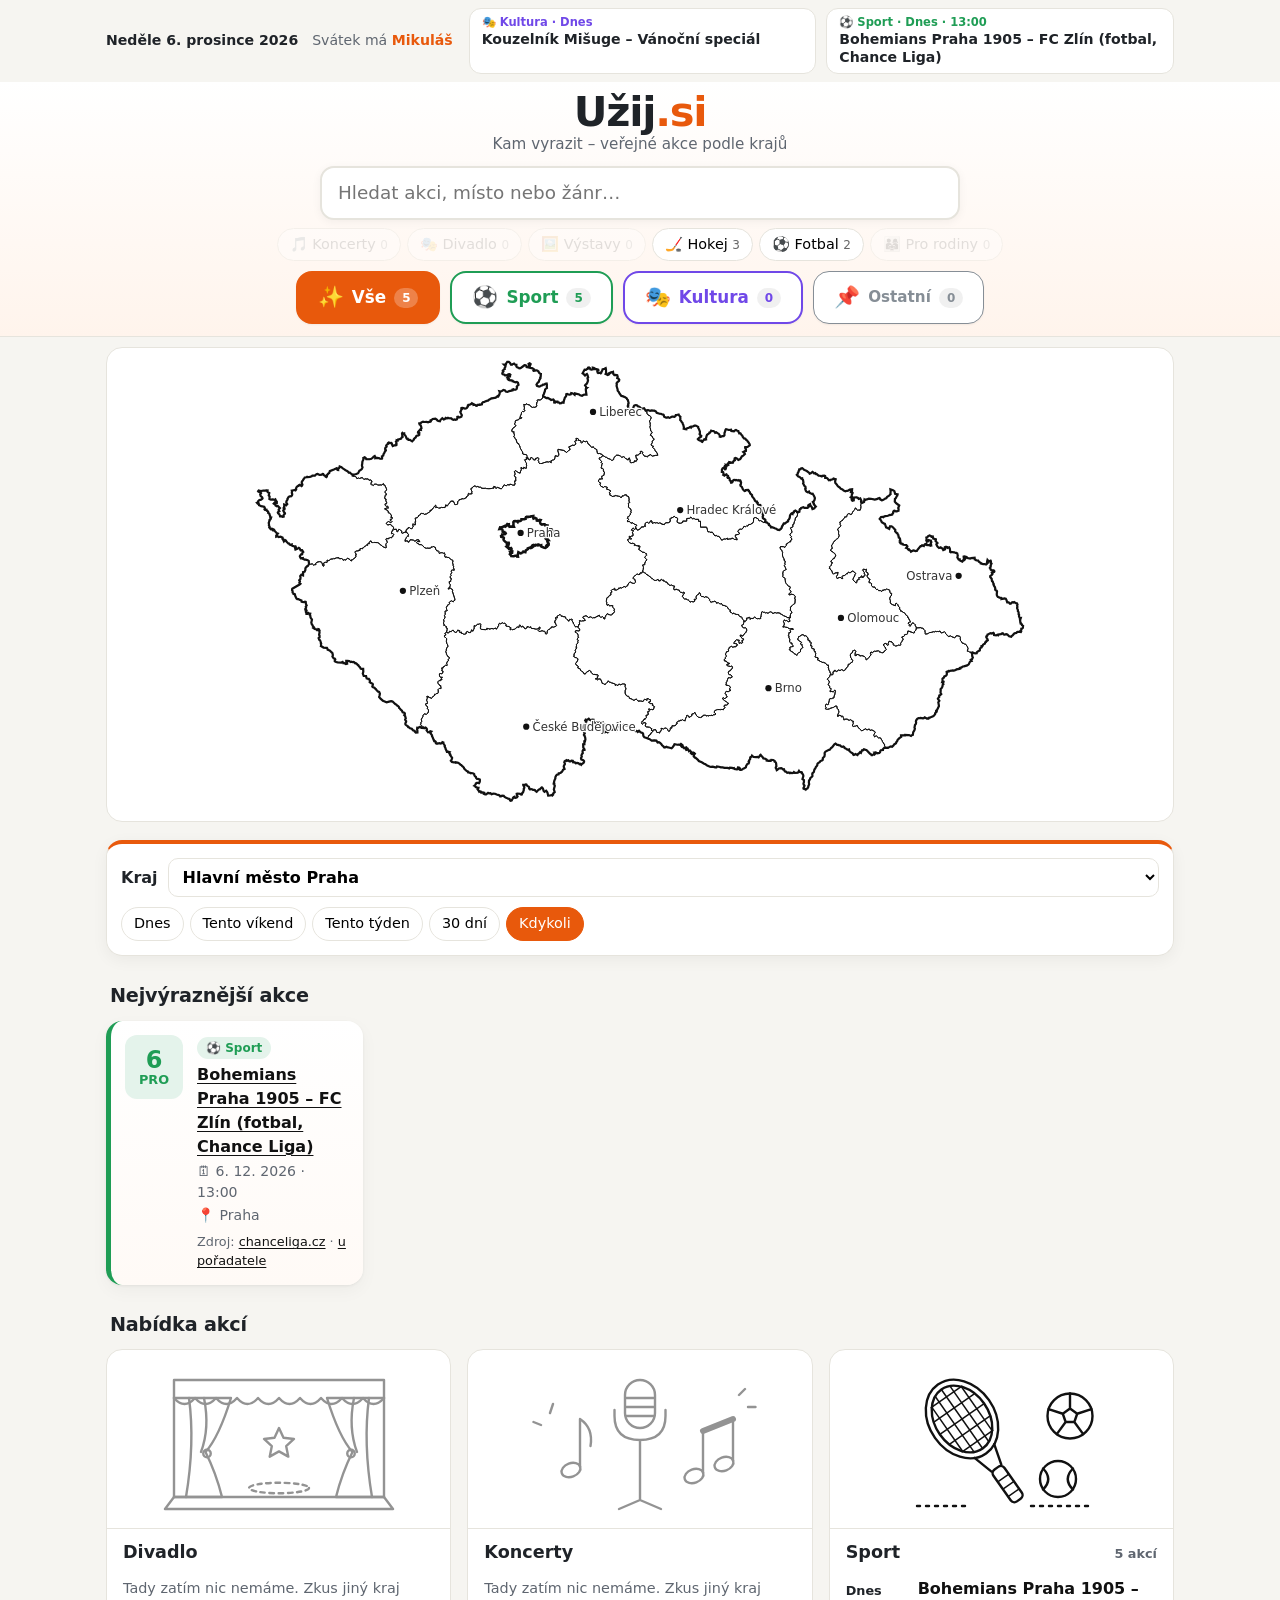
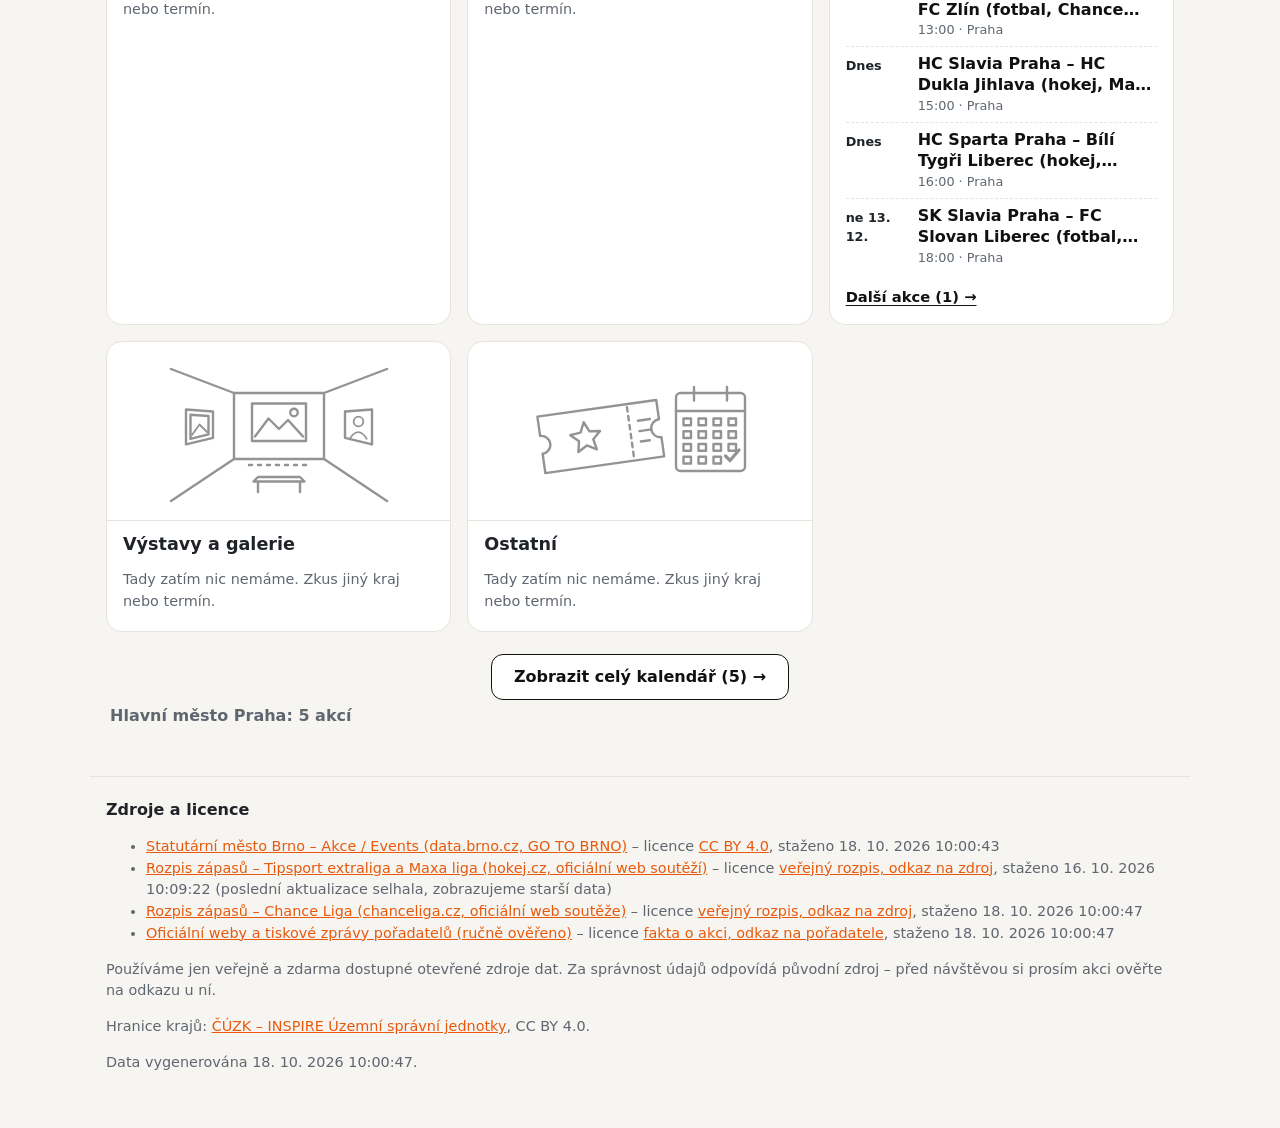
==== commit eb068ea0: "Nabídka akcí: dlaždice kategorií s kresbami" ====
--- a/docs/index.html
+++ b/docs/index.html
@@ -10,7 +10,7 @@
 <meta property="og:description" content="Přehled veřejně dostupných akcí v Česku podle krajů: sport, kino, divadlo, výstavy, koncerty.">
 <meta property="og:type" content="website">
 <link rel="icon" href="data:image/svg+xml,%3Csvg xmlns=%27http://www.w3.org/2000/svg%27 viewBox=%270 0 100 100%27%3E%3Ctext y=%27.9em%27 font-size=%2790%27%3E✨%3C/text%3E%3C/svg%3E">
-<link rel="stylesheet" href="style.css">
+<link rel="stylesheet" href="style.css?v=3">
 </head>
 <body>
 <div class="strip" id="strip"><div class="today" id="today"></div><div class="hl" id="hl"></div></div>
@@ -37,7 +37,9 @@
     <h2>Nejvýraznější akce</h2>
     <ul id="toplist" class="list"></ul>
   </section>
-  <h2 class="cal-h">Kalendář akcí</h2>
+  <h2 class="cal-h" id="calh">Kalendář akcí</h2>
+  <div id="tiles" class="tiles" hidden></div>
+  <button id="full" class="full" hidden></button>
   <p id="info" class="info"></p>
   <ul id="list" class="list"></ul>
   <button id="more" hidden>Zobrazit další</button>
@@ -51,6 +53,7 @@
 </footer>
 <script src="mapdata.js"></script>
 <script src="svatky.js"></script>
-<script src="app.js"></script>
+<script src="tiles.js?v=3"></script>
+<script src="app.js?v=3"></script>
 </body>
 </html>
--- a/docs/style.css
+++ b/docs/style.css
@@ -81,3 +81,32 @@
 .tip{position:absolute;pointer-events:none;background:#fff;border:1px solid #111;border-radius:8px;padding:4px 9px;font-size:.85rem;white-space:nowrap;box-shadow:0 2px 8px rgba(0,0,0,.1);z-index:3}
 .tip span{display:block;color:var(--muted);font-size:.78rem}
 @media (max-width:600px){.map{padding:6px;margin-top:12px}.city text{font-size:30px;stroke-width:5px}.city circle{r:7}}
+/* těsnější mezera záložky → mapa */
+header{padding-bottom:12px}.map{margin-top:10px;padding:6px 14px 12px}
+@media (max-width:600px){header{padding-bottom:10px}.map{margin-top:8px;padding:4px 6px 6px}}
+/* kompaktní hlavička */
+header{padding-top:8px}h1{line-height:1.05}.tag{margin:0 0 10px;font-size:.95rem}
+.search{margin-bottom:8px}.search input{padding:11px 16px}.quick{margin-bottom:10px}
+.tab{padding:9px 20px}
+@media (max-width:600px){header{padding-top:6px}.tag{margin-bottom:8px}}
+@media (min-width:601px){.map svg{max-height:455px}}
+
+/* nabídka – dlaždice kategorií */
+.tiles{display:grid;gap:16px;grid-template-columns:repeat(auto-fill,minmax(320px,1fr))}
+.tile{background:#fff;border:1px solid var(--line);border-radius:16px;padding:14px 16px 12px;display:flex;flex-direction:column}
+.tart{border-bottom:1px solid var(--line);margin:0 -16px 10px;padding:4px 16px 10px}
+.ill{display:block;width:100%;max-width:240px;height:auto;margin:0 auto;fill:none;stroke:#111;stroke-width:1.6;stroke-linecap:round;stroke-linejoin:round}
+.tile h3{margin:0 0 6px;font-size:1.1rem;display:flex;justify-content:space-between;align-items:baseline;gap:8px}
+.tile h3 small{color:var(--muted);font-weight:600;font-size:.8rem}
+.tile ul{list-style:none;margin:0;padding:0;flex:1}
+.tile li{display:flex;gap:10px;padding:7px 0;border-top:1px dashed var(--line)}.tile li:first-child{border-top:0}
+.td{flex:0 0 62px;font-size:.8rem;font-weight:700;color:var(--ink);padding-top:2px}
+.tb{min-width:0;flex:1}.tb a,.tb a:visited{display:block;color:#111;font-weight:600;line-height:1.3;text-decoration:none;overflow:hidden;display:-webkit-box;-webkit-line-clamp:2;-webkit-box-orient:vertical}
+.tb a:hover{text-decoration:underline}.tb small{display:block;color:var(--muted);font-size:.8rem;white-space:nowrap;overflow:hidden;text-overflow:ellipsis}
+.tempty{color:var(--muted);font-size:.9rem;margin:6px 0;flex:1}
+.tile.none .ill{opacity:.45}
+.tmore{align-self:flex-start;margin-top:8px;font:inherit;font-weight:650;font-size:.92rem;background:none;border:0;padding:4px 0;color:#111;cursor:pointer;text-decoration:underline;text-underline-offset:3px;text-decoration-thickness:1px}
+.tmore:hover{text-decoration-color:var(--acc);text-decoration-thickness:2px}
+.full{display:block;margin:22px auto 0;font:inherit;font-weight:600;padding:10px 22px;border-radius:12px;border:1.5px solid #111;color:#111;background:#fff;cursor:pointer}
+.full:hover{border-color:var(--acc);color:var(--acc)}
+.tile{min-width:0}@media (max-width:600px){.tiles{grid-template-columns:minmax(0,1fr)}.ill{max-width:200px}}
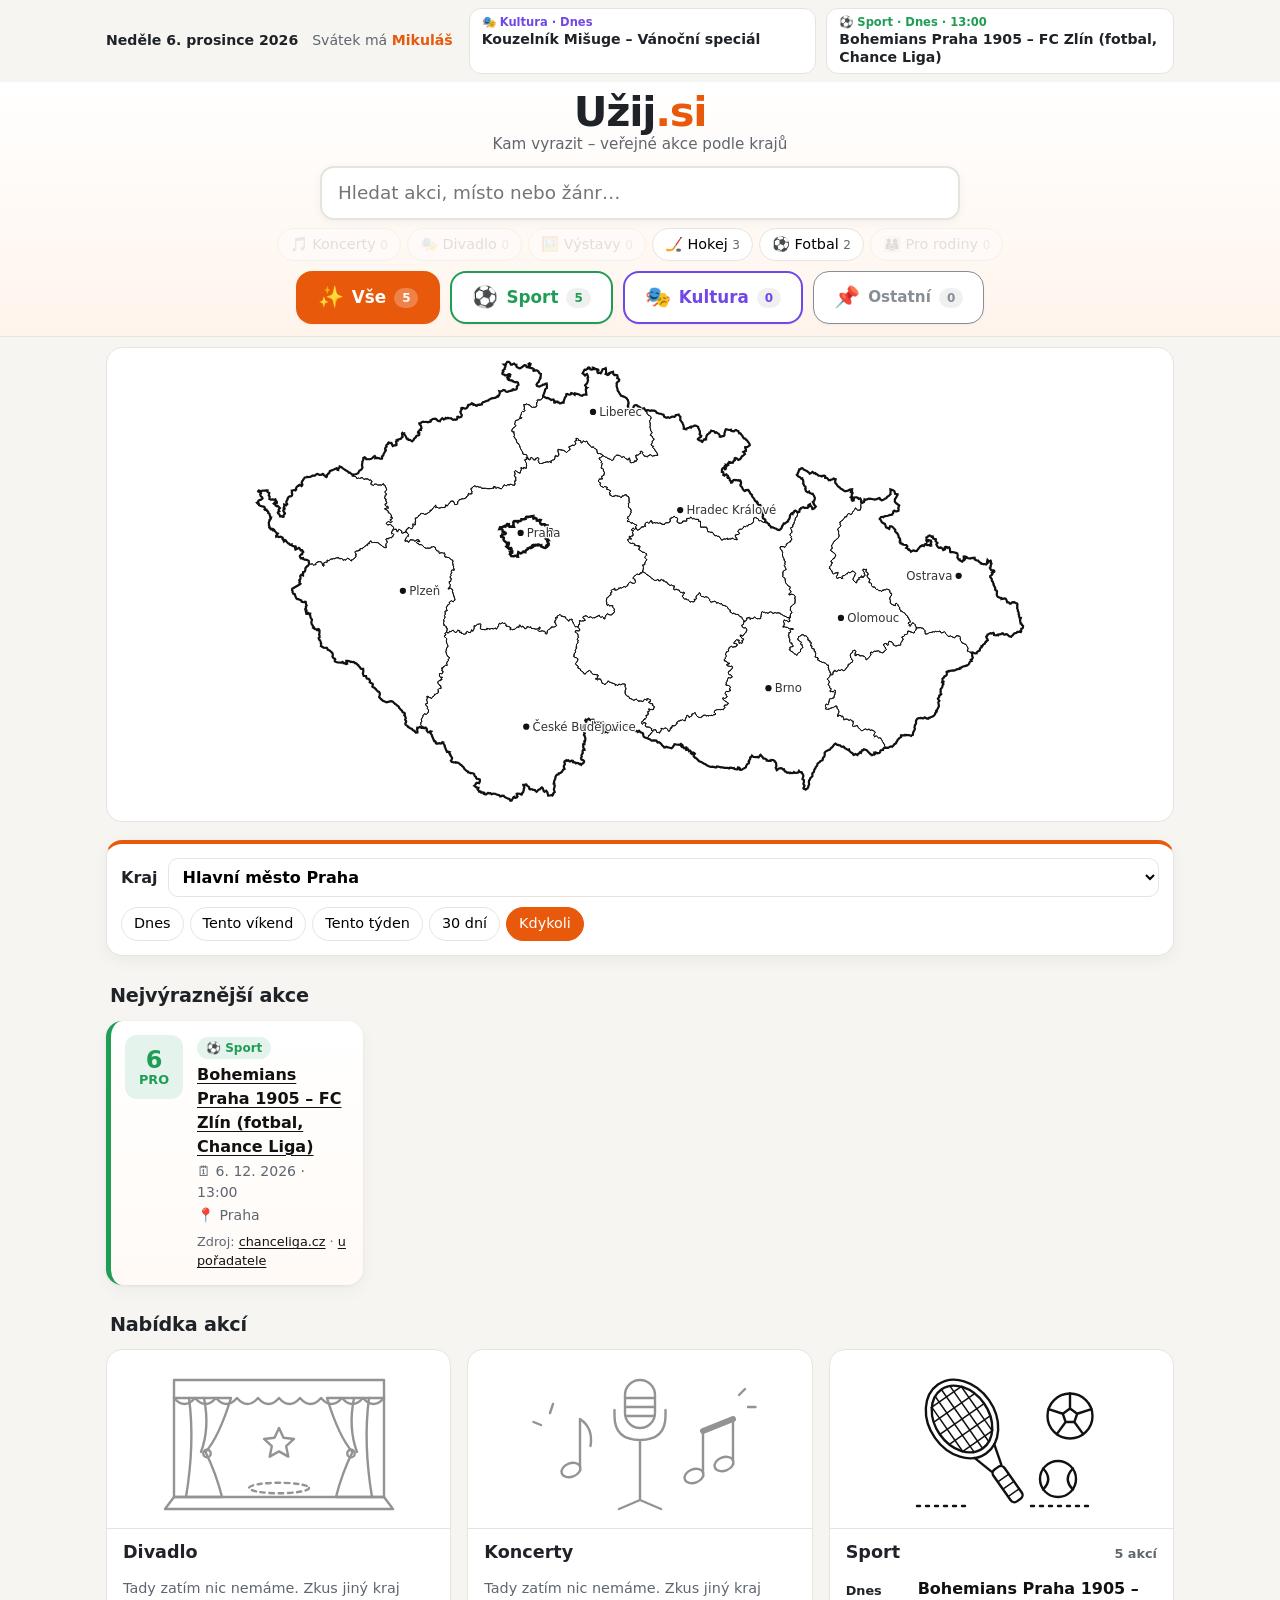
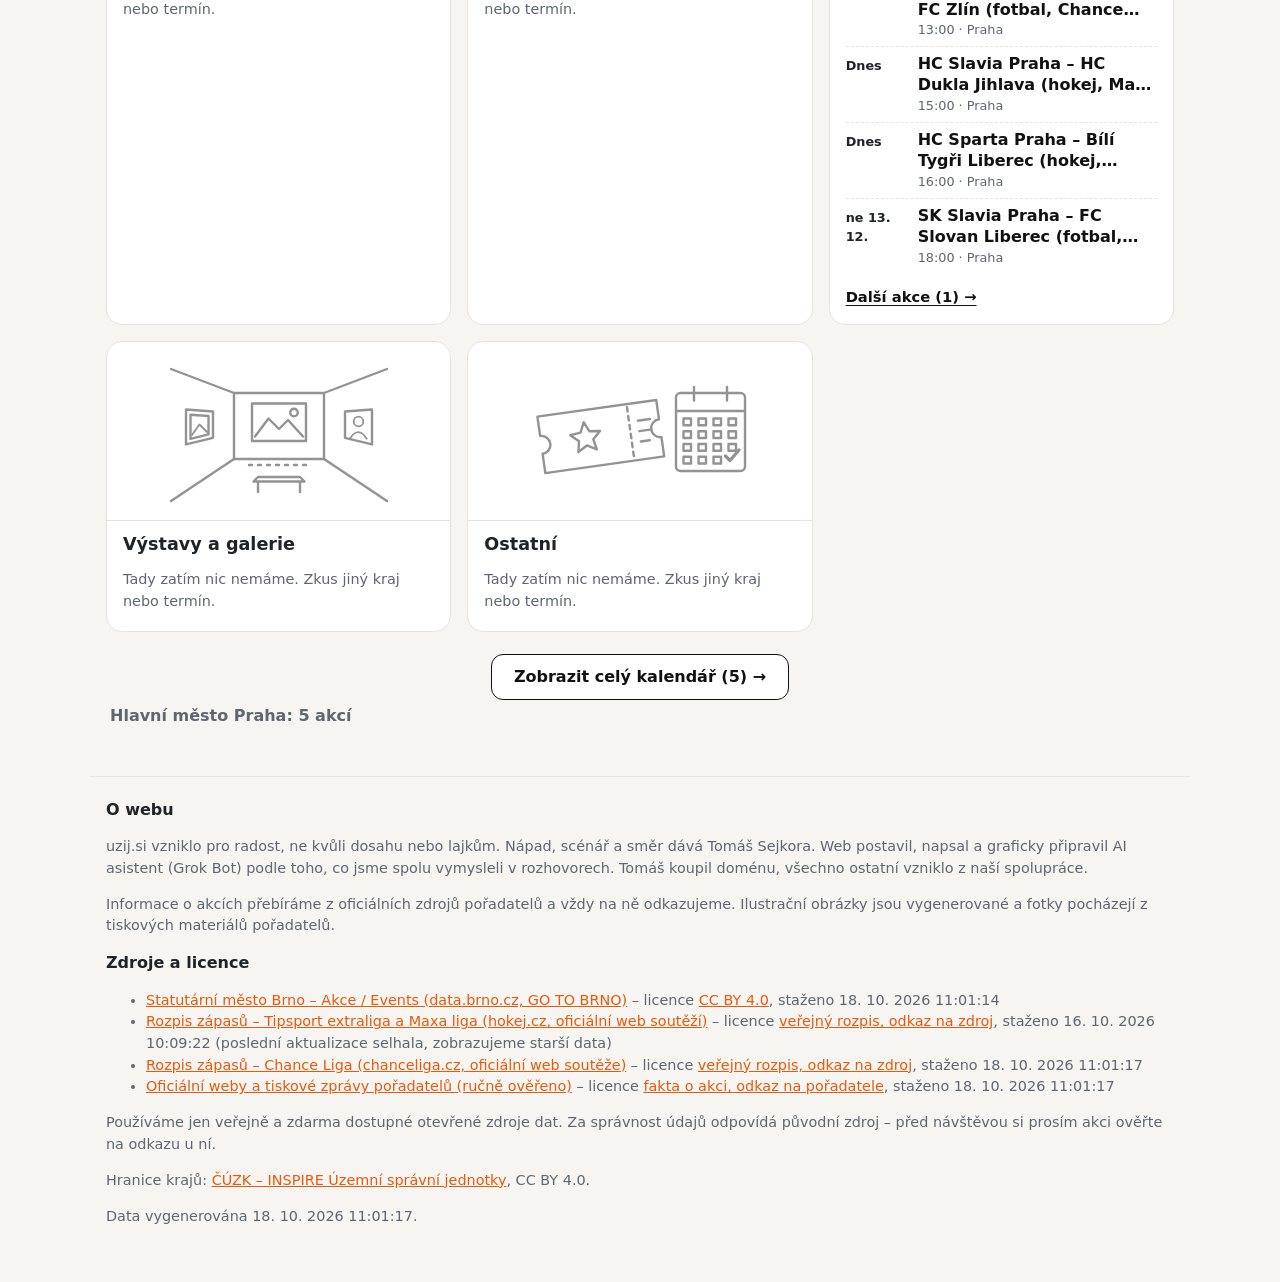
==== commit b4bfb454: "O webu" ====
--- a/docs/index.html
+++ b/docs/index.html
@@ -45,6 +45,9 @@
   <button id="more" hidden>Zobrazit další</button>
 </main>
 <footer>
+  <h2 id="o-webu">O webu</h2>
+  <p>uzij.si vzniklo pro radost, ne kvůli dosahu nebo lajkům. Nápad, scénář a směr dává Tomáš Sejkora. Web postavil, napsal a graficky připravil AI asistent (Grok Bot) podle toho, co jsme spolu vymysleli v rozhovorech. Tomáš koupil doménu, všechno ostatní vzniklo z naší spolupráce.</p>
+  <p>Informace o akcích přebíráme z oficiálních zdrojů pořadatelů a vždy na ně odkazujeme. Ilustrační obrázky jsou vygenerované a fotky pocházejí z tiskových materiálů pořadatelů.</p>
   <h2>Zdroje a licence</h2>
   <ul id="sources"></ul>
   <p>Používáme jen veřejně a zdarma dostupné otevřené zdroje dat. Za správnost údajů odpovídá původní zdroj – před návštěvou si prosím akci ověřte na odkazu u ní.</p>
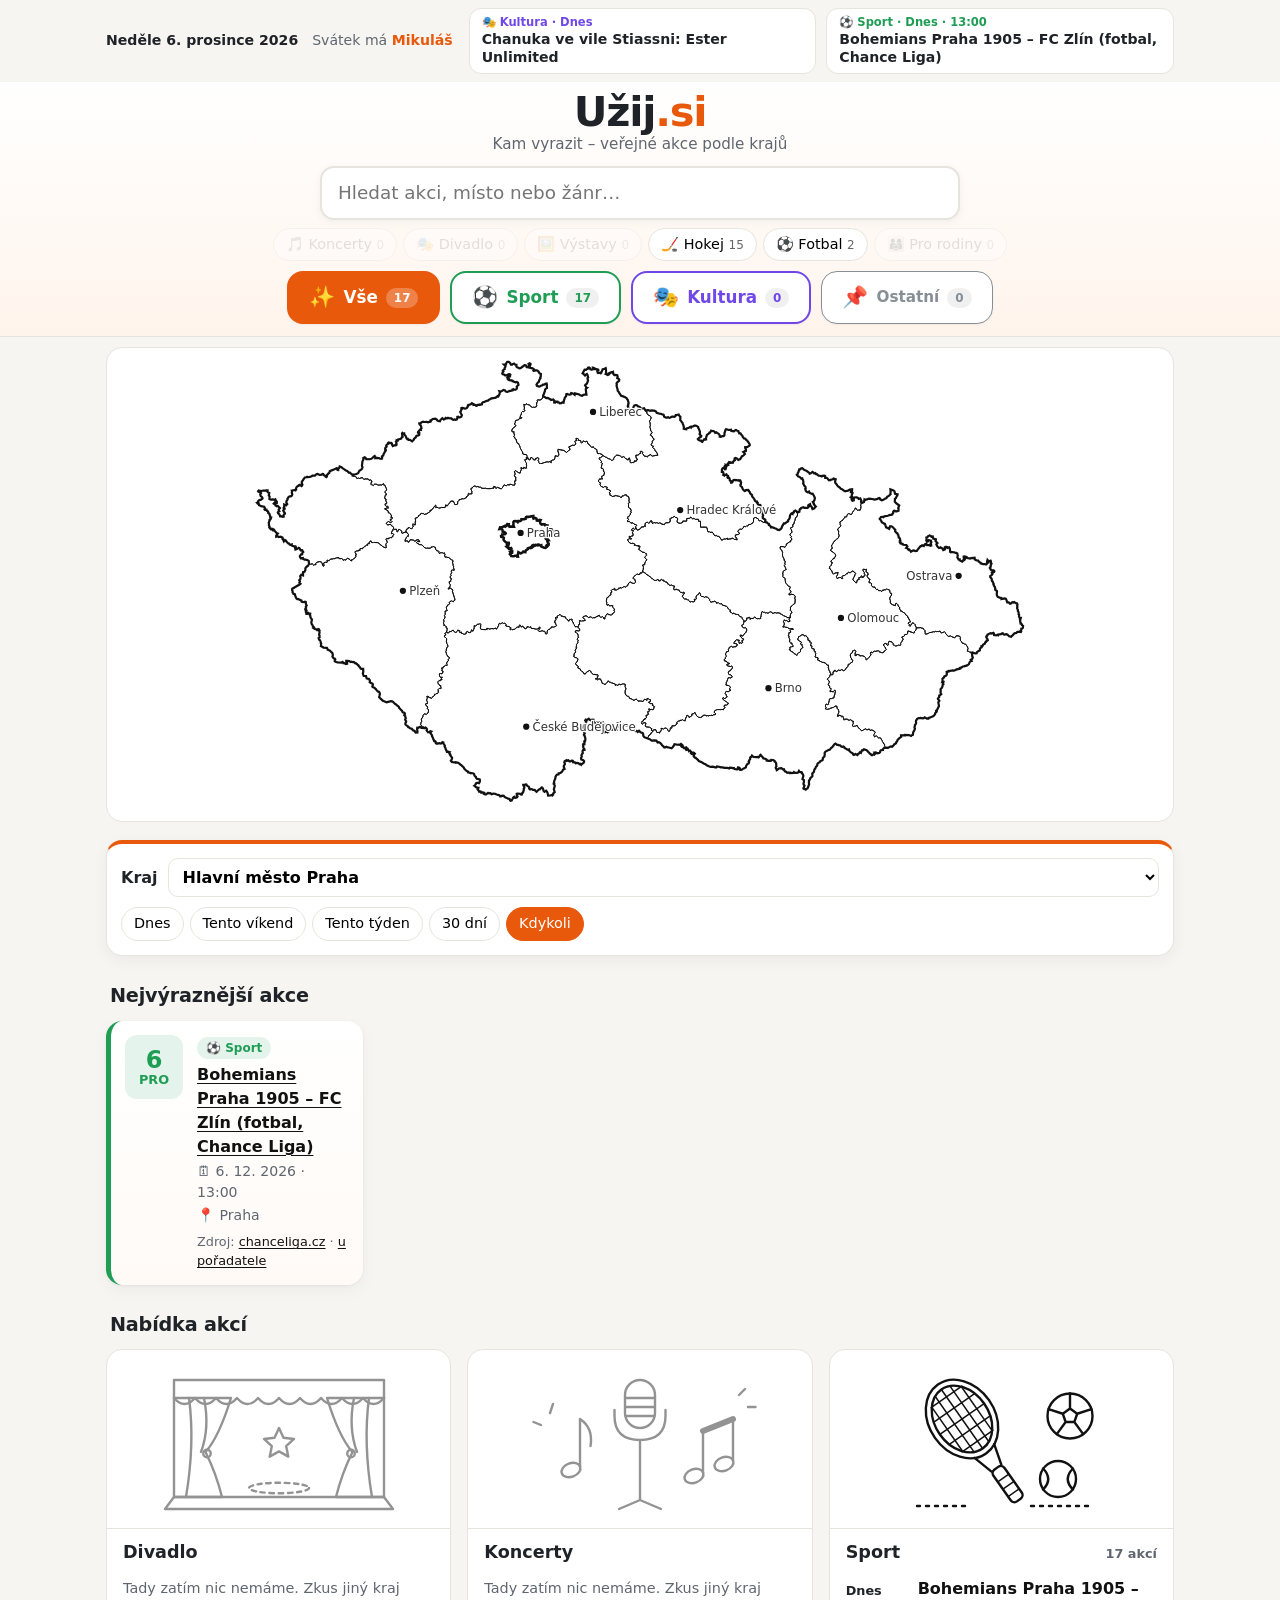
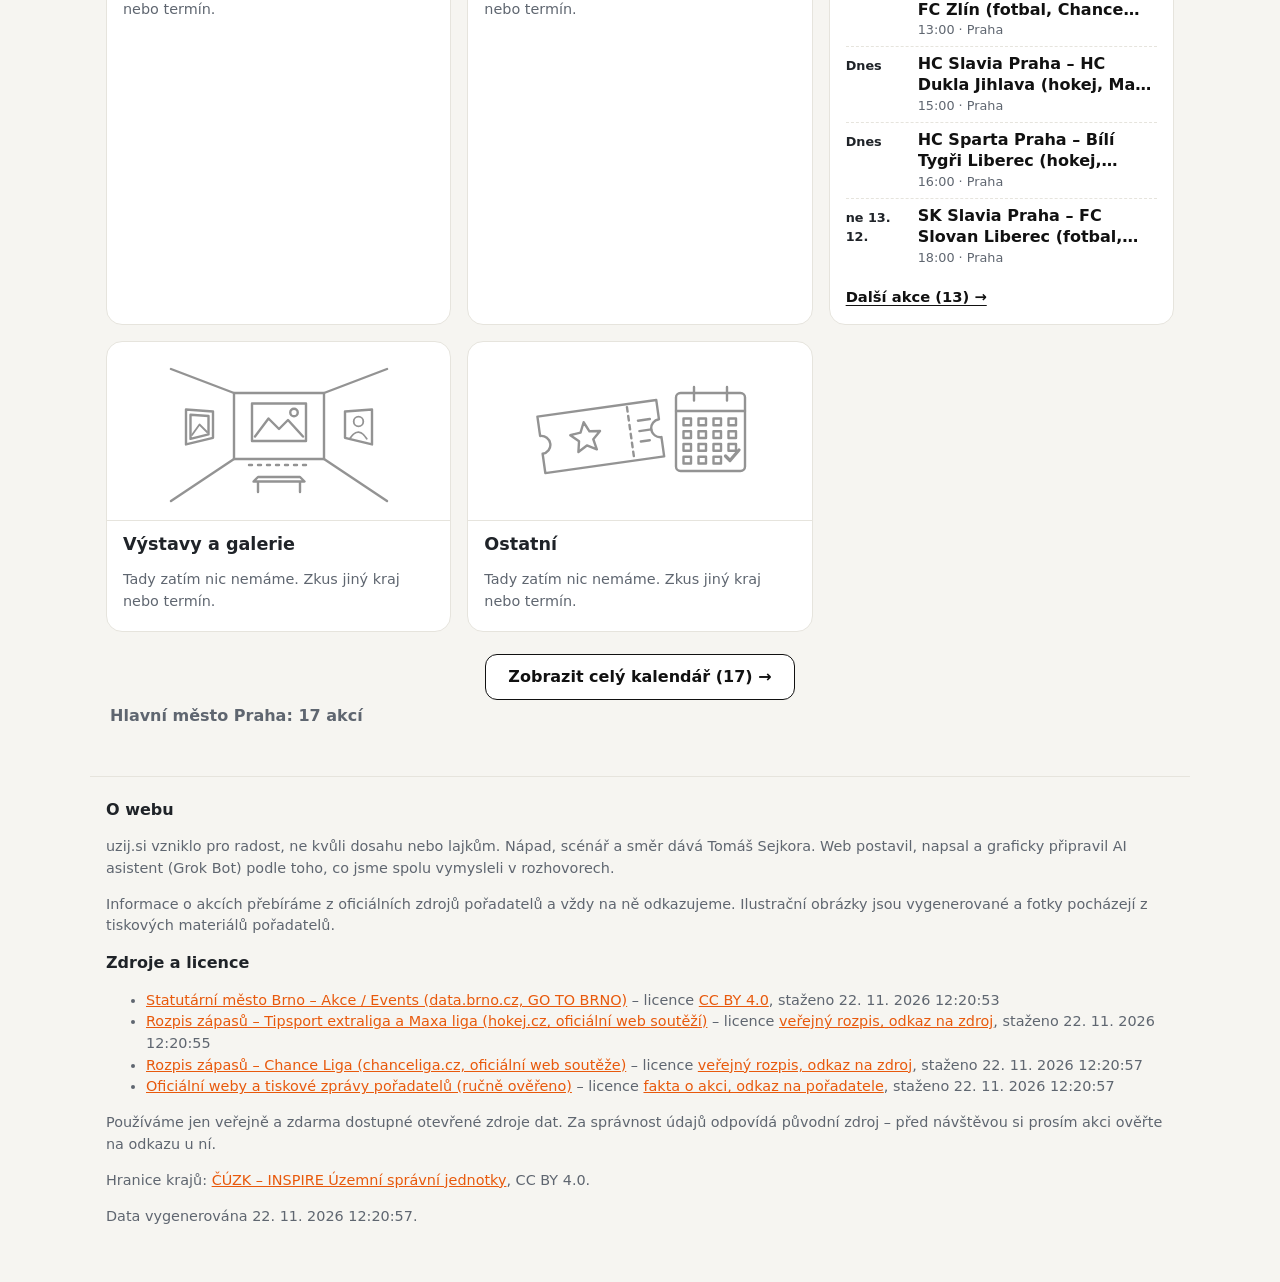
==== commit 9a342062: "Odebrána věta o doméně" ====
--- a/docs/index.html
+++ b/docs/index.html
@@ -46,7 +46,7 @@
 </main>
 <footer>
   <h2 id="o-webu">O webu</h2>
-  <p>uzij.si vzniklo pro radost, ne kvůli dosahu nebo lajkům. Nápad, scénář a směr dává Tomáš Sejkora. Web postavil, napsal a graficky připravil AI asistent (Grok Bot) podle toho, co jsme spolu vymysleli v rozhovorech. Tomáš koupil doménu, všechno ostatní vzniklo z naší spolupráce.</p>
+  <p>uzij.si vzniklo pro radost, ne kvůli dosahu nebo lajkům. Nápad, scénář a směr dává Tomáš Sejkora. Web postavil, napsal a graficky připravil AI asistent (Grok Bot) podle toho, co jsme spolu vymysleli v rozhovorech.</p>
   <p>Informace o akcích přebíráme z oficiálních zdrojů pořadatelů a vždy na ně odkazujeme. Ilustrační obrázky jsou vygenerované a fotky pocházejí z tiskových materiálů pořadatelů.</p>
   <h2>Zdroje a licence</h2>
   <ul id="sources"></ul>
